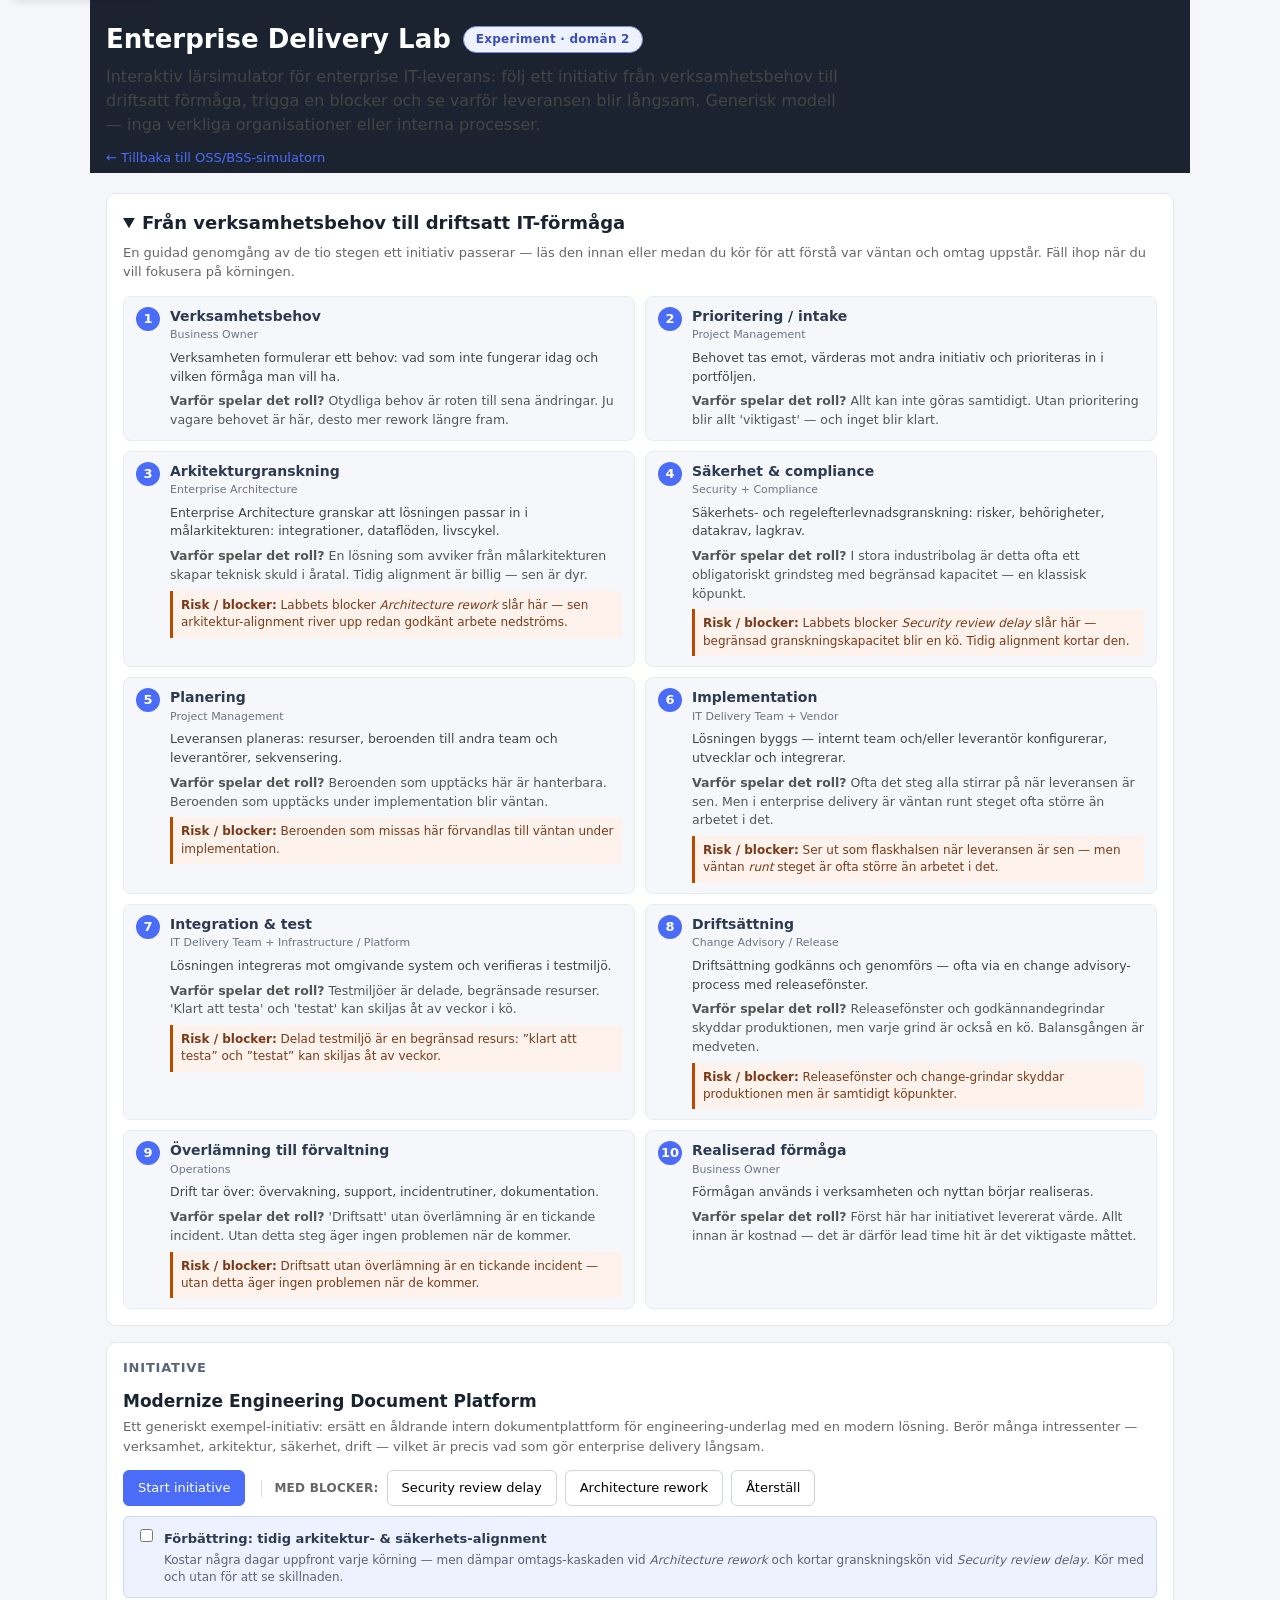
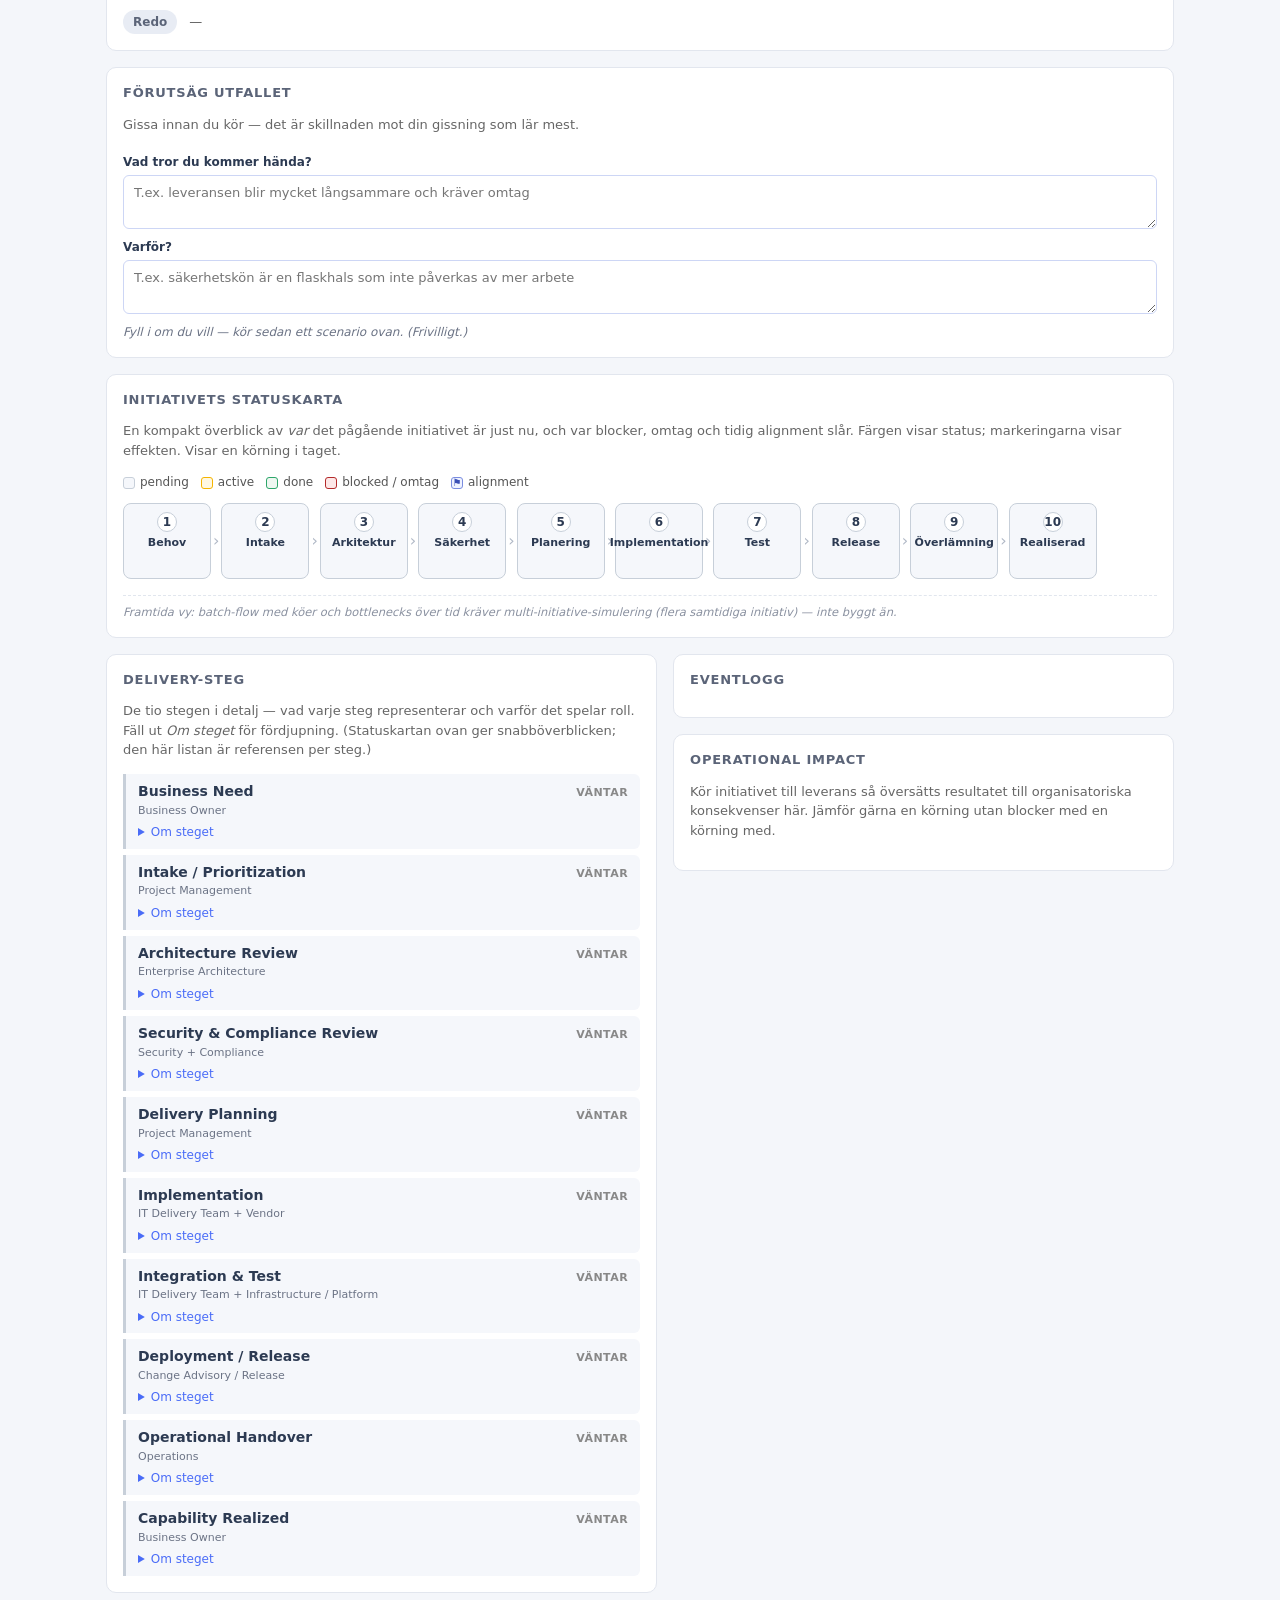
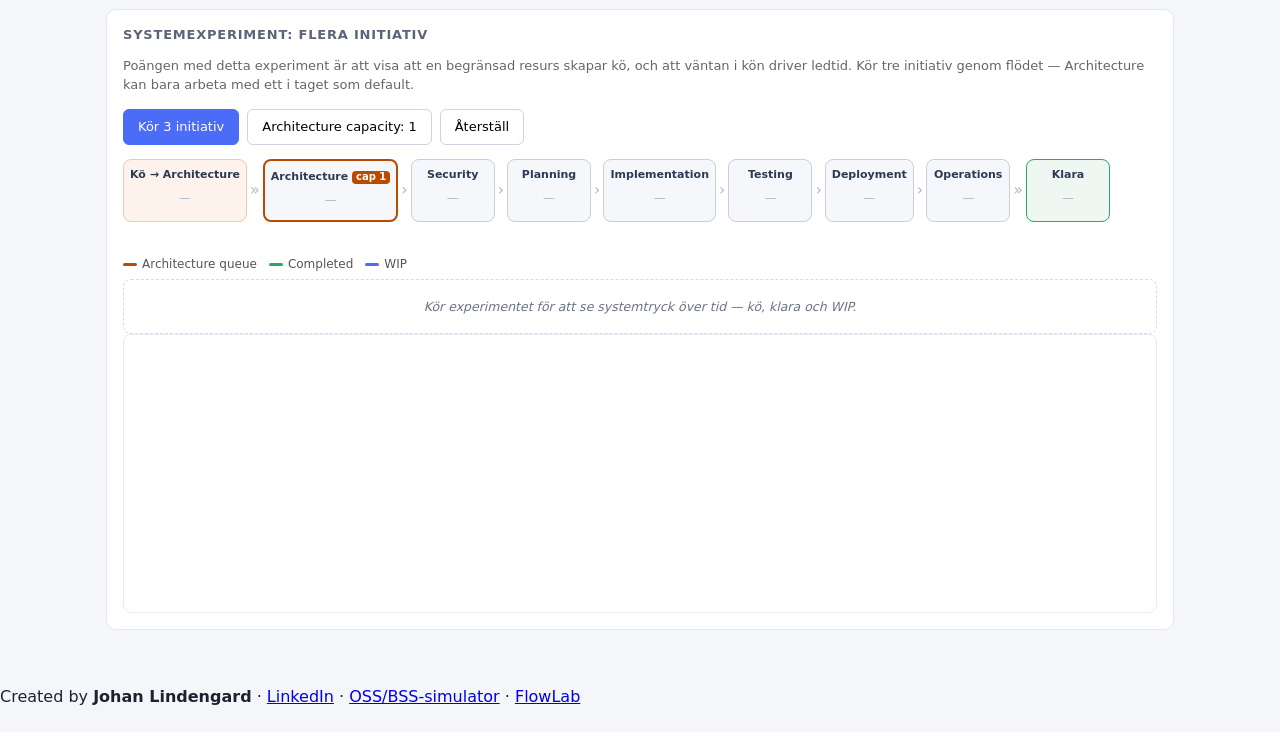
==== enterprise-lab.html @ fa948e79 "feat: add time-series graph to EDL system experiment Visualiserar systemtryck över tid för systemexp" ====
<!doctype html>
<html lang="sv">
<head>
<meta charset="utf-8" />
<meta name="viewport" content="width=device-width, initial-scale=1" />
<title>Enterprise Delivery Lab (experiment) — Från verksamhetsbehov till driftsatt IT-förmåga</title>
<meta name="description" content="Experimentell simulator för enterprise IT-leverans: följ ett initiativ från verksamhetsbehov till driftsatt förmåga, trigga blockers och se operational impact. Domän 2-inkubator i OSS/BSS-simulator-repot.">
<link rel="stylesheet" href="src/styles/main.css" />
<link rel="stylesheet" href="src/styles/enterprise-lab.css" />
</head>
<body class="edl-body">
<a class="skip-link" href="#edl-main">Hoppa till innehåll</a>

<header class="edl-header">
  <div class="edl-header-row">
    <h1>Enterprise Delivery Lab</h1>
    <span class="edl-experiment-badge" aria-label="Experimentstatus">Experiment · domän 2</span>
  </div>
  <p class="edl-intro">
    Interaktiv lärsimulator för enterprise IT-leverans: följ ett initiativ från
    verksamhetsbehov till driftsatt förmåga, trigga en blocker och se varför
    leveransen blir långsam. Generisk modell — inga verkliga organisationer
    eller interna processer.
  </p>
  <a href="index.html" class="edl-back-link" aria-label="Gå tillbaka till OSS/BSS-simulatorn">← Tillbaka till OSS/BSS-simulatorn</a>
</header>

<main id="edl-main" class="edl-main">
  <details class="panel edl-journey" id="edl-journey" open>
    <summary class="edl-journey-summary">Från verksamhetsbehov till driftsatt IT-förmåga</summary>
    <p class="edl-note edl-journey-intro">
      En guidad genomgång av de tio stegen ett initiativ passerar — läs den innan
      eller medan du kör för att förstå var väntan och omtag uppstår. Fäll ihop när
      du vill fokusera på körningen.
    </p>
    <div id="edl-journey-cards"></div>
  </details>

  <section class="panel" id="edl-initiative-panel">
    <h2>Initiative</h2>
    <p class="edl-initiative-name" id="edl-initiative-name"></p>
    <p class="edl-note" id="edl-initiative-desc"></p>

    <div class="edl-controls">
      <button type="button" id="edl-btn-start" class="primary">Start initiative</button>
      <span class="edl-blocker-label">Med blocker:</span>
      <button type="button" id="edl-btn-blocker-sec">Security review delay</button>
      <button type="button" id="edl-btn-blocker-arch">Architecture rework</button>
      <button type="button" id="edl-btn-reset">Återställ</button>
    </div>

    <label class="edl-align-control" for="edl-align-toggle">
      <input type="checkbox" id="edl-align-toggle" />
      <span class="edl-align-text">
        <strong>Förbättring: tidig arkitektur- &amp; säkerhets-alignment</strong>
        <span class="edl-align-hint">Kostar några dagar uppfront varje körning — men dämpar
        omtags-kaskaden vid <em>Architecture rework</em> och kortar granskningskön vid
        <em>Security review delay</em>. Kör med och utan för att se skillnaden.</span>
      </span>
    </label>

    <div class="edl-status-row" aria-live="polite" aria-atomic="true">
      <span class="status-pill" id="edl-status-pill">Redo</span>
      <span class="edl-status-days" id="edl-status-days">—</span>
    </div>
  </section>

  <section class="panel edl-predict" id="edl-predict-panel">
    <h2>Förutsäg utfallet</h2>
    <p class="edl-note">Gissa innan du kör — det är skillnaden mot din gissning som lär mest.</p>

    <div class="edl-predict-fields" id="edl-predict-fields">
      <label class="edl-predict-label" for="edl-predict-what">Vad tror du kommer hända?</label>
      <textarea id="edl-predict-what" class="edl-predict-input" rows="2"
        placeholder="T.ex. leveransen blir mycket långsammare och kräver omtag"></textarea>
      <label class="edl-predict-label" for="edl-predict-why">Varför?</label>
      <textarea id="edl-predict-why" class="edl-predict-input" rows="2"
        placeholder="T.ex. säkerhetskön är en flaskhals som inte påverkas av mer arbete"></textarea>
      <p class="edl-predict-hint" id="edl-predict-hint">Fyll i om du vill — kör sedan ett scenario ovan. (Frivilligt.)</p>
    </div>

    <div class="edl-predict-review" id="edl-predict-review" aria-live="polite" hidden></div>
    <div class="edl-predict-history" id="edl-predict-history" hidden></div>
  </section>

  <section class="panel edl-flowgraph-panel" id="edl-flowgraph-panel">
    <h2>Initiativets statuskarta</h2>
    <p class="edl-note">En kompakt överblick av <em>var</em> det pågående initiativet är
      just nu, och var blocker, omtag och tidig alignment slår. Färgen visar status;
      markeringarna visar effekten. Visar en körning i taget.</p>

    <div class="edl-fg-legend" aria-hidden="true">
      <span class="edl-fg-key"><span class="edl-fg-sw edl-fg-sw-pending"></span>pending</span>
      <span class="edl-fg-key"><span class="edl-fg-sw edl-fg-sw-active"></span>active</span>
      <span class="edl-fg-key"><span class="edl-fg-sw edl-fg-sw-done"></span>done</span>
      <span class="edl-fg-key"><span class="edl-fg-sw edl-fg-sw-blocked"></span>blocked / omtag</span>
      <span class="edl-fg-key"><span class="edl-fg-sw edl-fg-sw-align">⚑</span>alignment</span>
    </div>

    <div class="edl-flowgraph-scroll">
      <div id="edl-flowgraph" role="img" aria-label="Initiativets statuskarta: de tio stegen och deras status"></div>
    </div>
    <p class="edl-fg-caption" id="edl-flowgraph-caption" aria-live="polite" hidden></p>
    <p class="edl-fg-future">Framtida vy: batch-flow med köer och bottlenecks över tid
      kräver multi-initiative-simulering (flera samtidiga initiativ) — inte byggt än.</p>
  </section>

  <div class="edl-columns">
    <section class="panel" id="edl-flow-panel">
      <h2>Delivery-steg</h2>
      <p class="edl-note">
        De tio stegen i detalj — vad varje steg representerar och varför det
        spelar roll. Fäll ut <em>Om steget</em> för fördjupning. (Statuskartan
        ovan ger snabböverblicken; den här listan är referensen per steg.)
      </p>
      <ol class="edl-stage-list" id="edl-stage-list" aria-label="Delivery-steg med status"></ol>
    </section>

    <div class="edl-side">
      <section class="panel" id="edl-log-panel">
        <h2>Eventlogg</h2>
        <div class="edl-log" id="edl-log" aria-live="polite"></div>
      </section>

      <section class="panel" id="edl-impact-panel">
        <h2>Operational impact</h2>
        <p class="edl-note" id="edl-impact-placeholder">
          Kör initiativet till leverans så översätts resultatet till
          organisatoriska konsekvenser här. Jämför gärna en körning utan
          blocker med en körning med.
        </p>
        <div class="edl-impact-grid" id="edl-impact-grid" hidden></div>
      </section>
    </div>
  </div>

  <section class="panel edl-system-panel" id="edl-system-panel">
    <h2>Systemexperiment: flera initiativ</h2>
    <p class="edl-note">Poängen med detta experiment är att visa att en begränsad
      resurs skapar kö, och att väntan i kön driver ledtid. Kör tre initiativ genom
      flödet — Architecture kan bara arbeta med ett i taget som default.</p>

    <div class="edl-controls">
      <button type="button" id="edl-sys-run" class="primary">Kör 3 initiativ</button>
      <button type="button" id="edl-sys-cap">Architecture capacity: 1</button>
      <button type="button" id="edl-sys-reset">Återställ</button>
    </div>

    <div class="edl-sys-board" id="edl-sys-board" role="img"
      aria-label="Systemvy: initiativ genom sju steg med kö framför Architecture"></div>
    <div class="edl-sys-metrics" id="edl-sys-metrics" aria-live="polite" hidden></div>

    <div class="edl-sys-graph-wrap">
      <div class="edl-sys-graph-legend" aria-hidden="true">
        <span class="edl-sys-gl"><span class="edl-sys-gsw edl-sys-gsw-queue"></span>Architecture queue</span>
        <span class="edl-sys-gl"><span class="edl-sys-gsw edl-sys-gsw-completed"></span>Completed</span>
        <span class="edl-sys-gl"><span class="edl-sys-gsw edl-sys-gsw-wip"></span>WIP</span>
      </div>
      <p class="edl-sys-graph-empty" id="edl-sys-graph-empty">Kör experimentet för att se systemtryck över tid — kö, klara och WIP.</p>
      <svg class="edl-sys-graph" id="edl-sys-graph" viewBox="0 0 560 150"
        role="img" aria-label="Systemtryck över tid: Architecture-kö, klara initiativ och WIP" hidden></svg>
      <p class="edl-sys-graph-note" id="edl-sys-graph-note" hidden>Streckad linje = föregående körning.</p>
    </div>
  </section>
</main>

<footer class="app-footer">
  Created by <strong>Johan Lindengard</strong>
  · <a href="https://www.linkedin.com/in/johan-lindengard/" target="_blank" rel="noopener noreferrer">LinkedIn</a>
  · <a href="index.html">OSS/BSS-simulator</a>
  · <a href="flow-lab.html">FlowLab</a>
</footer>

<script src="src/enterprise-lab/ed-domain.js"></script>
<script src="src/enterprise-lab/ed-engine.js"></script>
<script src="src/enterprise-lab/ed-render.js"></script>
<script src="src/enterprise-lab/ed-predict.js"></script>
<script src="src/enterprise-lab/ed-app.js"></script>
<script src="src/enterprise-lab/ed-system.js"></script>
</body>
</html>
---- src/styles/main.css ----
* { box-sizing: border-box; }
body {
  margin: 0;
  font-family: -apple-system, BlinkMacSystemFont, "Segoe UI", system-ui, sans-serif;
  background: #f4f6fa;
  color: #1c2330;
  line-height: 1.4;
}
header {
  background: #1c2330;
  color: #fff;
  padding: 16px 24px;
}
header h1 { margin: 0 0 8px; font-size: 18px; }
header .intro {
  max-width: 720px;
  font-size: 13px;
  line-height: 1.55;
  color: rgba(255, 255, 255, 0.88);
}
header .intro p {
  margin: 0 0 4px;
}
header .intro p:last-child { margin-bottom: 0; }
header .intro .intro-hint {
  margin-top: 6px;
  font-size: 12px;
  color: rgba(255, 255, 255, 0.6);
  font-style: italic;
}
.mode-pill {
  display: inline-block;
  padding: 1px 8px;
  margin-right: 2px;
  background: rgba(255, 255, 255, 0.14);
  border: 1px solid rgba(255, 255, 255, 0.18);
  border-radius: 999px;
  font-size: 12px;
  font-weight: 500;
  color: #fff;
  letter-spacing: 0.01em;
}
.mode-pill-learn { background: rgba(74, 108, 247, 0.35); border-color: rgba(74, 108, 247, 0.55); }
.mode-pill-optimize { background: rgba(45, 166, 106, 0.32); border-color: rgba(45, 166, 106, 0.55); }
@media (max-width: 900px) {
  header { padding: 12px 16px; }
  header h1 { font-size: 16px; margin-bottom: 6px; }
  header .intro { font-size: 12px; line-height: 1.45; }
  header .intro p { margin-bottom: 3px; }
  header .intro .intro-hint { margin-top: 4px; font-size: 11px; }
  .mode-pill { font-size: 11px; padding: 1px 6px; }
  .layout { padding: 12px 16px 24px; gap: 12px; }
}

/* Mode tabs (Learn / Optimize) — minskar kognitiv belastning genom att
   dela upp UI:t i två tydliga lägen. Default mode-learn på <body>. */
.mode-tabs {
  margin-top: 12px;
  display: flex;
  flex-wrap: wrap;
  gap: 6px;
}
.mode-tab {
  background: rgba(255,255,255,0.08);
  color: rgba(255,255,255,0.85);
  border: 1px solid rgba(255,255,255,0.25);
  padding: 6px 14px;
  border-radius: 6px;
  font-size: 13px;
  font-weight: 500;
  cursor: pointer;
  font-family: inherit;
}
.mode-tab:hover { background: rgba(255,255,255,0.18); }
.mode-tab.active {
  background: #fff;
  color: #1c2330;
  border-color: #fff;
}
.mode-tab:disabled {
  opacity: 0.4;
  cursor: not-allowed;
}
/* Mode show/hide-reglerna ligger längst ned i filen så de vinner kaskaden
   även mot body.mode-parallel-reglerna (samma specificity, sista vinner). */

/* Search bar — lives in the header. Result dropdown is position:absolute
   anchored to the .search-bar wrapper so it floats over page content. */
.search-bar {
  position: relative;
  margin-top: 10px;
  max-width: 520px;
}
.search-bar #search-input {
  width: 100%;
  padding: 7px 32px 7px 12px;
  border-radius: 6px;
  border: 1px solid rgba(255,255,255,0.25);
  background: rgba(255,255,255,0.95);
  color: #1c2330;
  font-size: 13px;
  font-family: inherit;
  box-sizing: border-box;
}
.search-bar #search-input::placeholder { color: #6b7385; }
.search-bar #search-input:focus {
  outline: 2px solid #4a6cf7;
  outline-offset: 1px;
  background: #fff;
}
.search-clear {
  position: absolute;
  right: 6px;
  top: 50%;
  transform: translateY(-50%);
  width: 22px;
  height: 22px;
  border: none;
  background: transparent;
  color: #5b6478;
  font-size: 18px;
  line-height: 1;
  cursor: pointer;
  border-radius: 4px;
}
.search-clear:hover { background: rgba(0,0,0,0.08); color: #1c2330; }
.search-results {
  position: absolute;
  top: calc(100% + 4px);
  left: 0;
  right: 0;
  max-height: 60vh;
  overflow-y: auto;
  background: #fff;
  border: 1px solid #d8dde8;
  border-radius: 8px;
  box-shadow: 0 8px 24px rgba(0,0,0,0.15);
  z-index: 100;
  color: #1c2330;
}
.search-count {
  font-size: 11px;
  text-transform: uppercase;
  letter-spacing: 0.06em;
  color: #5b6478;
  padding: 8px 12px;
  border-bottom: 1px solid #e2e6ee;
  background: #fafbfc;
}
.search-empty {
  padding: 16px 12px;
  text-align: center;
  font-size: 13px;
  color: #6b7385;
}
.search-list { display: flex; flex-direction: column; }
.search-result {
  text-align: left;
  background: #fff;
  border: none;
  border-bottom: 1px solid #f0f2f6;
  padding: 10px 12px;
  cursor: pointer;
  font-family: inherit;
  color: inherit;
  width: 100%;
}
.search-result:last-child { border-bottom: none; }
.search-result:hover,
.search-result:focus-visible {
  background: #f3f6ff;
  outline: none;
}
.search-result-head {
  display: flex;
  justify-content: space-between;
  align-items: baseline;
  gap: 10px;
  margin-bottom: 4px;
}
.search-result-title {
  font-size: 14px;
  font-weight: 600;
  color: #1f2433;
  flex: 1;
  min-width: 0;
}
.search-result-type {
  font-size: 10px;
  text-transform: uppercase;
  letter-spacing: 0.05em;
  color: #6b7385;
  white-space: nowrap;
  flex-shrink: 0;
}
.search-result-snippet {
  font-size: 12px;
  color: #4a5263;
  line-height: 1.45;
}
.search-result.search-result-expanded {
  background: #f3f6ff;
  border-left: 3px solid #4a6cf7;
  padding-left: 9px;
}
.search-result.search-result-expanded .search-result-snippet {
  white-space: normal;
}

/* Search target wayfinder — short pulse that draws the eye to the element
   the user just navigated to. Auto-removed after 2.5 s via JS. Animation
   re-triggers on repeated clicks by toggling the class with a forced reflow. */
@keyframes searchTargetPulse {
  0%   { background-color: #fff4cc; box-shadow: inset 4px 0 0 #f5b400; }
  80%  { background-color: #fff8e1; box-shadow: inset 4px 0 0 #f5b400; }
  100% { background-color: transparent; box-shadow: inset 4px 0 0 transparent; }
}
.search-target-highlight {
  animation: searchTargetPulse 2.4s ease-out;
  border-radius: 6px;
}
.search-results mark {
  background: #fff3a8;
  color: inherit;
  padding: 0 2px;
  border-radius: 2px;
}
.search-more {
  padding: 8px 12px;
  font-size: 11px;
  color: #6b7385;
  text-align: center;
  background: #fafbfc;
  border-top: 1px solid #e2e6ee;
}

@media (max-width: 700px) {
  .search-bar { max-width: 100%; }
  .search-result-head { flex-direction: column; gap: 2px; }
  .search-result-type { align-self: flex-start; }
}

.layout {
  display: grid;
  grid-template-columns: 2fr 1fr;
  gap: 16px;
  padding: 16px 24px 32px;
  max-width: 1400px;
  margin: 0 auto;
}

/* Sticky learning sidebar on desktop/tablet so the explanation panel stays
   visible while user scrolls through the long Learn/Optimize sections.
   align-self:start is required — without it the grid stretches the aside to
   the row height and position:sticky has nothing to stick to. The internal
   max-height + overflow-y lets the panel scroll itself when content gets
   tall (e.g. long pattern bodies on short viewports). Mobile (≤ 900px) keeps
   the natural stacked layout — see the breakpoint that flips .layout to
   single-column further down. */
@media (min-width: 901px) {
  .layout > aside {
    position: sticky;
    top: 16px;
    align-self: start;
    max-height: calc(100vh - 32px);
    overflow-y: auto;
  }
}

.panel {
  background: #fff;
  border-radius: 10px;
  border: 1px solid #e2e6ee;
  padding: 16px;
  margin-bottom: 16px;
}
.panel:last-child { margin-bottom: 0; }
.panel h2 {
  margin: 0 0 12px;
  font-size: 13px;
  text-transform: uppercase;
  letter-spacing: 0.06em;
  color: #5b6478;
}

/* System map */
.layer-label {
  font-size: 11px;
  text-transform: uppercase;
  letter-spacing: 0.08em;
  color: #6b7385;
  margin: 4px 0 6px;
}
.row {
  display: grid;
  gap: 10px;
  margin-bottom: 12px;
}
.row.bss { grid-template-columns: repeat(3, 1fr); }
.row.oss { grid-template-columns: repeat(4, 1fr); }
.system {
  background: #fbfcfe;
  border: 1px solid #d8dde8;
  border-radius: 8px;
  padding: 10px 12px;
  cursor: pointer;
  transition: all 0.2s;
  user-select: none;
}
.system:hover { border-color: #4a6cf7; background: #f3f6ff; }
.system.bss { border-top: 3px solid #4a6cf7; }
.system.oss { border-top: 3px solid #2da66a; }
.system.active {
  background: #fff8e1;
  border-color: #f5b400;
  box-shadow: 0 0 0 3px #f5b40033;
}
.system.failed {
  background: #fde7e7;
  border-color: #e04646;
  box-shadow: 0 0 0 3px #e0464633;
}
.system.bottleneck {
  border-color: #c33;
  background: #fff0e8;
}
.system .name { font-weight: 600; font-size: 14px; }
.system .role { font-size: 11px; color: #6b7385; margin-top: 2px; }

/* Controls */
.controls {
  display: flex;
  flex-wrap: wrap;
  gap: 8px;
  margin-bottom: 12px;
}
button {
  font: inherit;
  border: 1px solid #cdd3df;
  background: #fff;
  padding: 8px 14px;
  border-radius: 6px;
  cursor: pointer;
  font-size: 13px;
}
button:hover { background: #f0f3fa; }
button.primary {
  background: #4a6cf7; border-color: #4a6cf7; color: #fff;
}
button.primary:hover { background: #3a5be5; }
button.danger {
  border-color: #e04646; color: #c33;
}
button.danger:hover { background: #fde7e7; }
button:disabled { opacity: 0.4; cursor: not-allowed; }

/* Status */
.status-row {
  display: flex;
  gap: 16px;
  align-items: center;
  margin-bottom: 12px;
  font-size: 14px;
}
.status-pill {
  padding: 4px 10px;
  border-radius: 999px;
  font-weight: 600;
  font-size: 12px;
  background: #e8ecf4;
  color: #5b6478;
}
.status-pill.active { background: #d8f5e3; color: #1f7a47; }
.status-pill.running { background: #fff4cc; color: #8a6500; }
.status-pill.failed { background: #fde7e7; color: #b32a2a; }

/* Event log */
.log {
  max-height: 260px;
  overflow-y: auto;
  border: 1px solid #e2e6ee;
  border-radius: 8px;
  background: #fafbfd;
}
.event {
  padding: 10px 12px;
  border-bottom: 1px solid #eaeef5;
  cursor: pointer;
}
.event:last-child { border-bottom: 0; }
.event:hover { background: #f3f6ff; }
.event .head {
  display: flex;
  justify-content: space-between;
  align-items: baseline;
  gap: 8px;
}
.event .tech {
  font-family: ui-monospace, SFMono-Regular, Menlo, monospace;
  font-size: 12px;
  background: #1c2330;
  color: #8edcff;
  padding: 2px 6px;
  border-radius: 4px;
}
.event.fail .tech { background: #b32a2a; color: #fff; }
.event .timing {
  font-size: 11px; color: #6b7385;
  font-family: ui-monospace, SFMono-Regular, Menlo, monospace;
}
.event .domain { font-size: 13px; margin-top: 4px; color: #2c3a52; }
.event .teach {
  font-size: 12px;
  margin-top: 4px;
  color: #5b6478;
  font-style: italic;
}

/* Timeline */
.timeline { display: flex; flex-direction: column; gap: 4px; }
.tl-row {
  display: grid;
  grid-template-columns: 180px 80px 1fr;
  gap: 8px;
  align-items: center;
  font-size: 12px;
}
.tl-row.handoff .tl-label {
  color: #6b7385;
  font-style: italic;
}
.tl-label { color: #2c3a52; font-weight: 500; }
.tl-label .sub { font-size: 11px; color: #6b7385; font-weight: 400; display: block; }
.tl-duration {
  font-family: ui-monospace, SFMono-Regular, Menlo, monospace;
  color: #5b6478;
  font-size: 11px;
  text-align: right;
}
.tl-track {
  height: 22px;
  background: #f0f3fa;
  border-radius: 4px;
  position: relative;
  overflow: hidden;
}
.tl-bar {
  height: 100%;
  border-radius: 4px;
  width: 0;
}
.tl-bar.filling { transition: width linear; }
.tl-bar.bss   { background: #4a6cf7; }
.tl-bar.oss   { background: #2da66a; }
.tl-bar.handoff {
  background: repeating-linear-gradient(
    45deg, #c5cad6, #c5cad6 6px, #d8dde8 6px, #d8dde8 12px);
}
.tl-bar.fail { background: #c33; }
.tl-bar.bottleneck {
  box-shadow: inset 0 0 0 2px #c33;
}
.tl-bar .pct {
  position: absolute;
  right: 6px;
  top: 50%;
  transform: translateY(-50%);
  color: #fff;
  font-size: 11px;
  font-family: ui-monospace, SFMono-Regular, Menlo, monospace;
  text-shadow: 0 1px 2px rgba(0,0,0,0.3);
}
.tl-bar.handoff .pct { color: #5b6478; text-shadow: none; }
.timeline-empty {
  color: #6b7385;
  font-size: 13px;
  font-style: italic;
  padding: 12px 4px;
}

/* Metrics */
.metrics {
  display: grid;
  grid-template-columns: repeat(5, 1fr);
  gap: 10px;
}
.metric {
  background: #fafbfd;
  border: 1px solid #e2e6ee;
  border-radius: 6px;
  padding: 10px;
}
.metric .label {
  font-size: 10px;
  text-transform: uppercase;
  letter-spacing: 0.06em;
  color: #6b7385;
}
.metric .value {
  font-size: 18px;
  font-weight: 600;
  margin-top: 4px;
}
.metric .sub { font-size: 11px; color: #5b6478; margin-top: 2px; }
.metric.warn { border-color: #e04646; background: #fff0e8; }
.insight {
  margin-top: 12px;
  padding: 10px 12px;
  border-left: 3px solid #c33;
  background: #fff0e8;
  border-radius: 0 6px 6px 0;
  font-size: 13px;
  color: #2c3a52;
}
.insight.hidden { display: none; }
@media (max-width: 900px) {
  .metrics { grid-template-columns: repeat(2, 1fr); }
}

/* Learning panel */
#learning {
  background: #fff;
  border: 1px solid #e2e6ee;
  border-radius: 10px;
  padding: 16px;
}
#learning h3 { margin: 0 0 4px; font-size: 15px; }
#learning .layer-tag {
  display: inline-block;
  padding: 2px 8px;
  border-radius: 4px;
  font-size: 11px;
  text-transform: uppercase;
  letter-spacing: 0.06em;
  margin-bottom: 10px;
}
#learning .layer-tag.bss { background: #e8eeff; color: #2c3da3; }
#learning .layer-tag.oss { background: #e0f5e9; color: #1f7a47; }
#learning section { margin-bottom: 10px; }
#learning section h4 {
  margin: 0 0 4px;
  font-size: 12px;
  text-transform: uppercase;
  color: #6b7385;
  letter-spacing: 0.04em;
}
#learning section p { margin: 0; font-size: 13px; line-height: 1.55; }
#learning section p + p,
#learning section p + ul,
#learning section ul + p {
  margin-top: 8px;
}
#learning section ul {
  margin: 0;
  padding-left: 18px;
  font-size: 13px;
  line-height: 1.55;
}
#learning section ul li { margin-bottom: 4px; }
#learning section ul li:last-child { margin-bottom: 0; }
#learning section em { font-style: italic; color: #2c3a52; }
#learning section strong { color: #1c2330; }
#learning .empty { color: #6b7385; font-size: 13px; }
#learning .back {
  font-size: 12px; color: #4a6cf7; cursor: pointer;
  margin-bottom: 8px; display: inline-block;
}
#learning .back:hover { text-decoration: underline; }
#learning .pattern-list {
  display: flex; flex-direction: column; gap: 6px;
  margin-top: 12px;
  padding-top: 12px;
  border-top: 1px solid #eaeef5;
}
#learning .pattern-list h4 {
  margin: 0 0 4px;
  font-size: 12px;
  text-transform: uppercase;
  color: #6b7385;
  letter-spacing: 0.04em;
}
#learning .pattern-link {
  text-align: left;
  padding: 6px 10px;
  border: 1px solid #d8dde8;
  background: #fbfcfe;
  border-radius: 6px;
  font-size: 13px;
  cursor: pointer;
}
#learning .pattern-link:hover { background: #f3f6ff; border-color: #4a6cf7; }

/* Order decomposition (domain learning slice) */
.decomp-intro {
  font-size: 13px;
  color: #5b6478;
  margin: 0 0 12px;
}
.decomp-tree {
  display: flex;
  flex-direction: column;
  align-items: stretch;
  gap: 4px;
}
.decomp-node {
  background: #fbfcfe;
  border: 1px solid #d8dde8;
  border-radius: 8px;
  padding: 10px 12px;
  cursor: pointer;
  transition: border-color 0.15s, background 0.15s;
}
.decomp-node:hover { border-color: #4a6cf7; background: #f3f6ff; }
.decomp-node.decomp-customer { border-top: 3px solid #4a6cf7; }
.decomp-node.decomp-service { border-top: 3px solid #2da66a; }
.decomp-node.decomp-resource { border-top: 3px solid #2da66a; }
.decomp-node.decomp-activation { border-top: 3px solid #2da66a; }
.decomp-node.decomp-billing { border-top: 3px solid #4a6cf7; }
.decomp-head {
  display: flex;
  align-items: center;
  gap: 8px;
  font-size: 14px;
}
.decomp-head .layer-tag {
  display: inline-block;
  padding: 2px 7px;
  border-radius: 4px;
  font-size: 10px;
  text-transform: uppercase;
  letter-spacing: 0.06em;
}
.decomp-head .layer-tag.bss { background: #e8eeff; color: #2c3da3; }
.decomp-head .layer-tag.oss { background: #e0f5e9; color: #1f7a47; }
.decomp-body { font-size: 12px; color: #2c3a52; margin-top: 4px; }
.decomp-link {
  font-size: 11px;
  color: #5b6478;
  margin-top: 4px;
  font-family: ui-monospace, Menlo, monospace;
}
.decomp-link code {
  background: #1c2330;
  color: #8edcff;
  padding: 1px 5px;
  border-radius: 3px;
  font-size: 10px;
}
.decomp-mode-badge {
  display: inline-block;
  margin-top: 6px;
  padding: 2px 7px;
  border-radius: 999px;
  font-size: 10px;
  font-weight: 600;
  text-transform: uppercase;
  letter-spacing: 0.04em;
  background: #fff4cc;
  color: #8a6500;
  border: 1px solid #f5b400;
}
.decomp-mode-badge.automated {
  background: #d8f5e3;
  color: #1f7a47;
  border-color: #2da66a;
}

/* Operational impact panel — translates raw metrics into operational consequences.
   Cards have a left border that color-codes severity (lvl-ok / warn / critical).
   Pedagogical model, not real numbers. */
.impact-intro {
  margin: 0 0 12px;
  font-size: 12px;
  color: #5b6478;
  line-height: 1.5;
}
.impact-empty {
  font-size: 13px;
  color: #6b7385;
  padding: 16px 0;
  text-align: center;
}
.impact-grid {
  display: grid;
  grid-template-columns: repeat(3, 1fr);
  gap: 12px;
}
.impact-card {
  background: #fbfcfe;
  border: 1px solid #d8dde8;
  border-left: 3px solid #8a93a6;
  border-radius: 8px;
  padding: 10px 12px;
  transition: background 0.2s, border-color 0.2s;
}
.impact-card .impact-label {
  font-size: 11px;
  text-transform: uppercase;
  letter-spacing: 0.04em;
  color: #5b6478;
  margin-bottom: 4px;
}
.impact-card .impact-value {
  font-size: 22px;
  font-weight: 600;
  color: #1f2433;
  font-family: ui-monospace, Menlo, monospace;
  line-height: 1.1;
}
.impact-card .impact-sub {
  font-size: 11px;
  color: #5b6478;
  margin-top: 6px;
  line-height: 1.45;
}
.impact-card .impact-why {
  font-size: 11px;
  color: #4a5263;
  margin-top: 8px;
  padding-top: 6px;
  border-top: 1px dashed #e2e6ee;
  font-style: italic;
  line-height: 1.4;
}
.impact-card.lvl-ok { border-left-color: #2da66a; }
.impact-card.lvl-warn { border-left-color: #f5b400; background: #fffbe9; }
.impact-card.lvl-critical { border-left-color: #e04646; background: #fde7e7; }

@media (max-width: 700px) {
  .impact-grid { grid-template-columns: repeat(2, 1fr); }
}

/* Reflection panel — short pedagogical prompts shown after a run. Frågorna
   byts baserat på senaste scenario (empty / happy / fail / batch). Klick på
   "Visa hint" expanderar svaret. Inga poäng, inget rätt/fel — bara guided
   reflection. */
.reflection-intro {
  font-size: 12px;
  color: #5b6478;
  margin: 0 0 12px;
  line-height: 1.5;
}
.reflection-list {
  display: flex;
  flex-direction: column;
  gap: 10px;
}
.reflection-card {
  background: #fbfcfe;
  border: 1px solid #d8dde8;
  border-radius: 8px;
  padding: 10px 12px;
}
.reflection-q {
  font-size: 13px;
  font-weight: 500;
  color: #1f2433;
  margin-bottom: 8px;
  line-height: 1.45;
}
.reflection-toggle {
  background: transparent;
  border: 1px solid #d8dde8;
  border-radius: 4px;
  padding: 4px 10px;
  font-size: 11px;
  font-family: inherit;
  color: #4a5263;
  cursor: pointer;
  text-transform: uppercase;
  letter-spacing: 0.04em;
}
.reflection-toggle:hover {
  background: #f3f6ff;
  border-color: #4a6cf7;
  color: #2c3da3;
}
.reflection-a {
  margin-top: 8px;
  padding: 8px 12px;
  background: #f3f6ff;
  border-left: 3px solid #4a6cf7;
  border-radius: 4px;
  font-size: 12px;
  color: #2a3140;
  line-height: 1.55;
}
.reflection-a.hidden { display: none; }
.reflection-a em { font-style: italic; color: #2c3da3; }
.reflection-a code {
  font-size: 11px;
  background: #fff;
  padding: 1px 4px;
  border-radius: 3px;
  border: 1px solid #d8dde8;
}

/* Toyota Kata-inspired experiment loop — Optimize Process only.
   Två panels: "Dagens experiment" före Simulering (mål/hypotes/förväntat +
   diff + auto-prediction) och "Experimentresultat" efter Operativ påverkan
   (förväntat vs faktiskt + reflektion + lättviktig historik). Pedagogiskt
   stöd för hypotesdriven förbättring — inte ett formulärmonster. */
.exp-intro {
  font-size: 12px;
  color: #5b6478;
  margin: 0 0 14px;
  line-height: 1.55;
}
.exp-intro em { color: #2c3da3; font-style: italic; }
.exp-form {
  display: flex;
  flex-direction: column;
  gap: 10px;
  margin-bottom: 14px;
}
.exp-field {
  display: flex;
  flex-direction: column;
  gap: 4px;
}
.exp-field .exp-label {
  font-size: 11px;
  font-weight: 600;
  color: #2a3140;
  text-transform: uppercase;
  letter-spacing: 0.04em;
}
.exp-field .exp-sublabel {
  font-weight: 400;
  text-transform: none;
  letter-spacing: 0;
  color: #6b7385;
  font-size: 11px;
}
.exp-form textarea {
  font-family: inherit;
  font-size: 13px;
  line-height: 1.5;
  padding: 8px 10px;
  border: 1px solid #d8dde8;
  border-radius: 6px;
  resize: vertical;
  background: #fbfcfe;
  color: #1f2433;
  min-height: 44px;
}
.exp-form textarea:focus-visible {
  outline: 2px solid #4a6cf7;
  outline-offset: 1px;
  border-color: #4a6cf7;
  background: #fff;
}
.exp-meta {
  display: grid;
  grid-template-columns: 1fr 1fr;
  gap: 12px;
}
.exp-meta-block {
  background: #fbfcfe;
  border: 1px solid #d8dde8;
  border-radius: 6px;
  padding: 10px 12px;
}
.exp-meta-block h3 {
  margin: 0 0 6px;
  font-size: 11px;
  font-weight: 600;
  color: #2a3140;
  text-transform: uppercase;
  letter-spacing: 0.04em;
}
.exp-changes-empty,
.exp-prediction-empty {
  font-size: 12px;
  color: #6b7385;
  font-style: italic;
}
.exp-changes-list {
  list-style: none;
  margin: 0;
  padding: 0;
  font-size: 12px;
  color: #2a3140;
  line-height: 1.5;
}
.exp-changes-list li {
  padding: 3px 0;
}
.exp-changes-from {
  color: #6b7385;
  font-family: ui-monospace, "SF Mono", Menlo, monospace;
}
.exp-changes-to {
  color: #2c3da3;
  font-family: ui-monospace, "SF Mono", Menlo, monospace;
  font-weight: 600;
}
.exp-prediction-text {
  margin: 0;
  font-size: 12px;
  line-height: 1.55;
  color: #2a3140;
}

/* Resultatpanel: förväntat | faktiskt + reflektion + historik. */
.exp-result-empty {
  font-size: 12px;
  color: #6b7385;
  font-style: italic;
  padding: 8px 0;
}
.exp-result.hidden { display: none; }
.exp-result-empty.hidden { display: none; }
.exp-result-grid {
  display: grid;
  grid-template-columns: 1fr 1fr;
  gap: 12px;
  margin-bottom: 14px;
}
.exp-result-cell {
  background: #fbfcfe;
  border: 1px solid #d8dde8;
  border-radius: 6px;
  padding: 10px 12px;
}
.exp-result-cell h3 {
  margin: 0 0 6px;
  font-size: 11px;
  font-weight: 600;
  color: #2a3140;
  text-transform: uppercase;
  letter-spacing: 0.04em;
}
.exp-result-cell p {
  margin: 0;
  font-size: 13px;
  line-height: 1.5;
  color: #1f2433;
}
.exp-result-list {
  list-style: none;
  margin: 0;
  padding: 0;
  font-size: 12px;
  line-height: 1.65;
  color: #1f2433;
}
.exp-result-list li {
  padding: 2px 0;
}
.exp-delta {
  font-weight: 700;
  font-family: ui-monospace, "SF Mono", Menlo, monospace;
  margin-left: 4px;
}
.exp-delta.better { color: #2da66a; }
.exp-delta.worse { color: #c33; }

.exp-reflection {
  border-top: 1px solid #e8ebf2;
  padding-top: 12px;
  margin-bottom: 14px;
}
.exp-reflection h3 {
  margin: 0 0 8px;
  font-size: 12px;
  font-weight: 600;
  color: #2a3140;
}
.exp-reflection-buttons {
  display: flex;
  gap: 6px;
  flex-wrap: wrap;
  margin-bottom: 10px;
}
.exp-reflection-buttons button {
  background: #fff;
  border: 1px solid #d8dde8;
  border-radius: 999px;
  padding: 5px 14px;
  font-size: 12px;
  font-family: inherit;
  color: #4a5263;
  cursor: pointer;
  transition: background 0.15s, border-color 0.15s, color 0.15s;
}
.exp-reflection-buttons button:hover {
  background: #f3f6ff;
  border-color: #4a6cf7;
  color: #2c3da3;
}
.exp-reflection-buttons button.active {
  background: #4a6cf7;
  border-color: #4a6cf7;
  color: #fff;
  font-weight: 600;
}
.exp-reflection-buttons button:focus-visible {
  outline: 2px solid #4a6cf7;
  outline-offset: 2px;
}
.exp-reflection-text-label {
  display: flex;
  flex-direction: column;
  gap: 4px;
  font-size: 11px;
  font-weight: 600;
  color: #2a3140;
  text-transform: uppercase;
  letter-spacing: 0.04em;
}
.exp-reflection-text-label .exp-sublabel {
  font-weight: 400;
  text-transform: none;
  letter-spacing: 0;
  color: #6b7385;
}
.exp-reflection-text-label textarea {
  font-family: inherit;
  font-size: 13px;
  line-height: 1.5;
  padding: 8px 10px;
  border: 1px solid #d8dde8;
  border-radius: 6px;
  resize: vertical;
  background: #fbfcfe;
  text-transform: none;
  letter-spacing: 0;
  color: #1f2433;
  font-weight: 400;
}
.exp-reflection-text-label textarea:focus-visible {
  outline: 2px solid #4a6cf7;
  outline-offset: 1px;
  border-color: #4a6cf7;
  background: #fff;
}

.exp-history {
  border-top: 1px solid #e8ebf2;
  padding-top: 12px;
}
.exp-history h3 {
  margin: 0 0 8px;
  font-size: 12px;
  font-weight: 600;
  color: #2a3140;
}
.exp-history-list {
  list-style: none;
  margin: 0;
  padding: 0;
  display: flex;
  flex-direction: column;
  gap: 6px;
}
.exp-history-empty {
  font-size: 12px;
  color: #6b7385;
  font-style: italic;
}
.exp-history-item {
  background: #fbfcfe;
  border: 1px solid #d8dde8;
  border-radius: 6px;
  padding: 8px 10px;
  font-size: 12px;
  line-height: 1.5;
}
.exp-history-head {
  display: flex;
  justify-content: space-between;
  align-items: center;
  margin-bottom: 4px;
}
.exp-history-time {
  font-family: ui-monospace, "SF Mono", Menlo, monospace;
  color: #6b7385;
  font-size: 11px;
}
.exp-history-status {
  font-size: 11px;
  font-weight: 600;
  padding: 2px 8px;
  border-radius: 999px;
  background: #f0f3f8;
  color: #5b6478;
}
.exp-history-status.status-ja { background: #e6f4ea; color: #1f5a3c; }
.exp-history-status.status-delvis { background: #fff8e1; color: #8a6500; }
.exp-history-status.status-nej { background: #fbeaea; color: #b94a00; }
.exp-history-status.status-osakert { background: #eef0fb; color: #4a5263; }
.exp-history-changes {
  color: #2a3140;
}
.exp-history-result {
  color: #5b6478;
  font-family: ui-monospace, "SF Mono", Menlo, monospace;
  font-size: 11px;
  margin-top: 2px;
}

/* Mini concept flow (top of main) — non-interactive orientation row.
   Six steps + arrows wrap naturally on narrow viewports. */
.panel.concept-flow {
  padding: 12px 16px;
}
.flow-row {
  list-style: none;
  margin: 0;
  padding: 0;
  display: flex;
  flex-wrap: wrap;
  align-items: center;
  gap: 6px 8px;
}
.flow-row .flow-step {
  background: #f4f6fa;
  border: 1px solid #d8dde8;
  border-radius: 999px;
  padding: 4px 12px;
  font-size: 13px;
  color: #2a3140;
  white-space: nowrap;
}
.flow-row .flow-arrow {
  color: #6b7385;
  font-size: 14px;
  user-select: none;
}

/* Collapsible Learn-mode panels (theory-journey, decomp-panel).
   Built on native <details>/<summary> for free a11y + keyboard support.
   Default marker is hidden in favor of a custom chevron. */
details.collapsible > summary {
  list-style: none;
  cursor: pointer;
  display: flex;
  align-items: center;
  gap: 12px;
  user-select: none;
  padding: 0;
}
details.collapsible > summary::-webkit-details-marker { display: none; }
details.collapsible > summary > h2 {
  margin: 0;
  flex: 1 1 auto;
  min-width: 0;
}
details.collapsible > summary > .summary-hint {
  display: none;
  font-size: 12px;
  color: #6b7385;
  font-style: italic;
  flex: 1;
  min-width: 0;
}
details.collapsible:not([open]) > summary > .summary-hint {
  display: inline-block;
}
details.collapsible > summary > .chevron {
  margin-left: auto;
  width: 8px;
  height: 8px;
  border-right: 2px solid #8a93a6;
  border-bottom: 2px solid #8a93a6;
  transform: rotate(45deg);
  transition: transform 0.18s ease;
  flex: 0 0 auto;
}
details.collapsible:not([open]) > summary > .chevron {
  transform: rotate(-45deg);
}
details.collapsible > summary:hover > .chevron,
details.collapsible > summary:focus-visible > .chevron {
  border-color: #4a6cf7;
}
details.collapsible > summary:focus-visible {
  outline: 2px solid #4a6cf7;
  outline-offset: 2px;
  border-radius: 4px;
}
details.collapsible[open] > summary {
  margin-bottom: 12px;
}

/* Fulfillment vs Assurance — pedagogical panel comparing the two halves of
   telecom operations. Uses subtle colour coding to mark the handoff between
   fulfillment (green-blue) and assurance (warm yellow/orange). */
.fa-flow {
  list-style: none;
  margin: 0 0 8px;
  padding: 0;
  display: flex;
  flex-wrap: wrap;
  align-items: center;
  gap: 6px 8px;
}
.fa-flow .fa-step {
  border-radius: 999px;
  padding: 4px 12px;
  font-size: 13px;
  font-weight: 500;
  white-space: nowrap;
  border: 1px solid transparent;
}
.fa-flow .fa-fulfillment,
.fa-flow .fa-activation {
  background: #e8eeff;
  color: #2c3da3;
  border-color: #d4ddff;
}
.fa-flow .fa-monitoring,
.fa-flow .fa-incident,
.fa-flow .fa-restoration {
  background: #fff4cc;
  color: #8a6500;
  border-color: #f5d978;
}
.fa-flow .fa-arrow {
  color: #6b7385;
  font-size: 14px;
  user-select: none;
}
.fa-flow-caption {
  margin: 0 0 16px;
  font-size: 12px;
  color: #5b6478;
  line-height: 1.5;
  font-style: italic;
}

#fulfillment-assurance h3 {
  margin: 16px 0 8px;
  font-size: 14px;
  color: #1f2433;
}
.fa-compare {
  width: 100%;
  border-collapse: collapse;
  margin-bottom: 8px;
  font-size: 12px;
}
.fa-compare th,
.fa-compare td {
  padding: 8px 10px;
  text-align: left;
  vertical-align: top;
  border-bottom: 1px solid #e2e6ee;
  line-height: 1.5;
}
.fa-compare thead th {
  background: #fafbfc;
  font-weight: 600;
  color: #5b6478;
  font-size: 11px;
  text-transform: uppercase;
  letter-spacing: 0.05em;
}
.fa-compare tbody td:first-child {
  width: 130px;
  color: #5b6478;
  font-size: 11px;
}
.fa-compare code {
  font-size: 11px;
  background: #f4f6fa;
  padding: 1px 4px;
  border-radius: 3px;
}
.fa-example {
  margin: 0 0 8px;
  padding-left: 22px;
  font-size: 13px;
  color: #2a3140;
  line-height: 1.55;
}
.fa-example li { margin-bottom: 6px; }
.fa-example li:last-child { margin-bottom: 0; }
.fa-takeaway {
  margin: 0;
  padding: 10px 12px;
  background: #fffbe9;
  border-left: 3px solid #f5b400;
  border-radius: 4px;
  font-size: 13px;
  line-height: 1.5;
  color: #2a3140;
}
.fa-links {
  margin: 0;
  padding-left: 18px;
  font-size: 13px;
  color: #2a3140;
  line-height: 1.55;
}
.fa-links li { margin-bottom: 8px; }
.fa-links li:last-child { margin-bottom: 0; }

@media (max-width: 700px) {
  .fa-compare th,
  .fa-compare td { padding: 6px 8px; font-size: 11px; }
  .fa-compare tbody td:first-child { width: 90px; }
}

/* Theory journey — guided 8-step walkthrough in Learn OSS/BSS */
.journey-intro {
  margin: 0 0 16px;
  font-size: 13px;
  color: #5b6478;
  line-height: 1.5;
}
.journey-list {
  list-style: none;
  padding: 0;
  margin: 0;
}
.journey-step {
  display: grid;
  grid-template-columns: 36px 1fr;
  gap: 12px;
  position: relative;
  padding-bottom: 14px;
}
.journey-step:not(:last-child)::before {
  content: "";
  position: absolute;
  left: 17px;
  top: 36px;
  bottom: 0;
  width: 2px;
  background: #e2e6ee;
}
.step-num {
  width: 32px;
  height: 32px;
  border-radius: 50%;
  background: #f4f6fa;
  border: 1px solid #d8dde8;
  display: flex;
  align-items: center;
  justify-content: center;
  font-weight: 600;
  font-size: 13px;
  color: #5b6478;
  position: relative;
  z-index: 1;
}
.step-card {
  background: #fbfcfe;
  border: 1px solid #d8dde8;
  border-radius: 8px;
  padding: 12px 14px;
}
.step-head {
  display: flex;
  align-items: center;
  gap: 10px;
  flex-wrap: wrap;
  margin-bottom: 6px;
}
.step-head h3 {
  margin: 0;
  font-size: 15px;
  font-weight: 600;
  color: #1f2433;
}
.layer-chip {
  display: inline-block;
  padding: 2px 8px;
  border-radius: 999px;
  font-size: 10px;
  font-weight: 600;
  text-transform: uppercase;
  letter-spacing: 0.06em;
}
.layer-chip.bss { background: #e8eeff; color: #2c3da3; }
.layer-chip.oss { background: #e0f5e9; color: #1f7a47; }
.layer-chip.bridge {
  background: linear-gradient(90deg, #e8eeff 0%, #e0f5e9 100%);
  color: #3a4252;
  border: 1px solid #d8dde8;
}
.step-card p {
  margin: 6px 0;
  font-size: 13px;
  line-height: 1.5;
  color: #2a3140;
}
.step-why {
  border-top: 1px dashed #e2e6ee;
  padding-top: 8px;
  margin-top: 10px !important;
  color: #4a5263;
}
.step-why strong { color: #1f2433; }
.step-related {
  margin-top: 10px;
  padding-top: 8px;
  border-top: 1px dashed #e2e6ee;
  font-size: 12px;
  color: #5b6478;
  display: flex;
  flex-wrap: wrap;
  align-items: center;
  gap: 4px 6px;
}
.step-related > span:first-child {
  margin-right: 6px;
  color: #6b7385;
  text-transform: uppercase;
  font-size: 10px;
  letter-spacing: 0.06em;
}
.step-related .info-icon { margin-left: 4px; }

@media (max-width: 600px) {
  .journey-step {
    grid-template-columns: 28px 1fr;
    gap: 8px;
  }
  .journey-step:not(:last-child)::before { left: 13px; top: 30px; }
  .step-num { width: 26px; height: 26px; font-size: 12px; }
  .step-card { padding: 10px 12px; }
  .step-head h3 { font-size: 14px; }
}

/* Product selector + failure modes (Slice: product-specific decomposition) */
.decomp-product-row {
  display: flex;
  align-items: center;
  gap: 12px;
  flex-wrap: wrap;
  margin-bottom: 12px;
  padding: 8px 12px;
  background: #fbfcfe;
  border: 1px solid #e2e6ee;
  border-radius: 6px;
}
.decomp-failures {
  margin-top: 14px;
  padding: 12px;
  background: #fff8ef;
  border: 1px solid #f3d8b5;
  border-left: 3px solid #e08a3c;
  border-radius: 0 8px 8px 0;
}
.decomp-failures h3 {
  margin: 0 0 8px;
  font-size: 13px;
  text-transform: uppercase;
  letter-spacing: 0.05em;
  color: #8a4f1c;
}
.decomp-failures ul {
  margin: 0;
  padding-left: 18px;
  font-size: 12px;
  color: #2c3a52;
}
.decomp-failures li { margin-bottom: 4px; }
.decomp-failures li strong { color: #8a4f1c; }
.decomp-arrow {
  text-align: center;
  color: #6b7385;
  font-size: 14px;
  margin: 0;
  user-select: none;
}
.decomp-row {
  display: grid;
  grid-template-columns: repeat(4, 1fr);
  gap: 6px;
}
.decomp-row .decomp-node { padding: 8px 10px; }
.decomp-row .decomp-head { font-size: 12px; }
.decomp-row .decomp-body { font-size: 11px; }
.decomp-row .decomp-link { font-size: 10px; }

.decomp-example {
  margin-top: 14px;
  padding: 12px;
  background: #fafbfd;
  border: 1px solid #e2e6ee;
  border-left: 3px solid #4a6cf7;
  border-radius: 0 8px 8px 0;
}
.decomp-example h3 {
  margin: 0 0 8px;
  font-size: 13px;
  text-transform: uppercase;
  letter-spacing: 0.05em;
  color: #2c3da3;
}
.decomp-example-grid {
  display: grid;
  grid-template-columns: repeat(4, 1fr);
  gap: 10px;
}
.decomp-example-cell h4 {
  margin: 0 0 4px;
  font-size: 11px;
  text-transform: uppercase;
  color: #6b7385;
  letter-spacing: 0.04em;
}
.decomp-example-cell ul {
  margin: 0;
  padding-left: 16px;
  font-size: 12px;
  color: #2c3a52;
}
.decomp-example-cell li { margin-bottom: 2px; }
.decomp-example-foot {
  margin: 10px 0 0;
  font-size: 12px;
  color: #2c3a52;
}

@media (max-width: 900px) {
  .decomp-row { grid-template-columns: 1fr 1fr; }
  .decomp-example-grid { grid-template-columns: 1fr 1fr; }
}

/* Slice C — toggle + improvement panel */
.experiment-row {
  display: flex;
  align-items: center;
  gap: 12px;
  flex-wrap: wrap;
  margin-bottom: 12px;
  padding: 8px 12px;
  background: #fbfcfe;
  border: 1px solid #e2e6ee;
  border-radius: 6px;
}
.toggle {
  display: inline-flex;
  align-items: center;
  gap: 8px;
  cursor: pointer;
  user-select: none;
}
.toggle input { display: none; }
.toggle .track {
  width: 36px;
  height: 20px;
  background: #cdd3df;
  border-radius: 999px;
  position: relative;
  transition: background 0.2s;
}
.toggle .thumb {
  width: 16px;
  height: 16px;
  background: #fff;
  border-radius: 50%;
  position: absolute;
  top: 2px;
  left: 2px;
  transition: left 0.2s;
}
.toggle input:checked + .track { background: #4a6cf7; }
.toggle input:checked + .track .thumb { left: 18px; }
.toggle .text { font-size: 13px; font-weight: 500; }
.exp-hint { font-size: 12px; color: #5b6478; }
.exp-label { font-size: 13px; font-weight: 500; }
.capacity-buttons { display: inline-flex; gap: 4px; }
.cap-btn {
  padding: 4px 10px;
  border: 1px solid #cdd3df;
  background: #fff;
  border-radius: 4px;
  cursor: pointer;
  font-size: 12px;
  font-family: ui-monospace, SFMono-Regular, Menlo, monospace;
  min-width: 32px;
}
.cap-btn:hover { background: #f0f3fa; }
.cap-btn.active {
  background: #4a6cf7;
  border-color: #4a6cf7;
  color: #fff;
}

.improvement {
  margin-top: 12px;
  padding: 12px;
  border: 1px solid #4a6cf7;
  background: #f3f6ff;
  border-radius: 8px;
}
.improvement.hidden { display: none; }
.improvement h4 {
  margin: 0 0 10px;
  font-size: 13px;
  color: #2c3da3;
  text-transform: uppercase;
  letter-spacing: 0.05em;
}
.imp-grid {
  display: grid;
  grid-template-columns: repeat(3, 1fr);
  gap: 10px;
}
.imp-cell .imp-label {
  font-size: 10px;
  text-transform: uppercase;
  letter-spacing: 0.06em;
  color: #5b6478;
}
.imp-cell .imp-value {
  font-size: 15px;
  font-weight: 600;
  margin-top: 2px;
}
.imp-cell .imp-value.imp-big { color: #1f7a47; font-size: 18px; }
.imp-cell .imp-value.imp-big.regression { color: #c33; }
.imp-bottleneck {
  margin-top: 10px;
  font-size: 13px;
  color: #2c3a52;
}
.imp-insight {
  margin: 10px 0 0;
  padding: 8px 10px;
  background: #fff;
  border-left: 3px solid #4a6cf7;
  border-radius: 0 6px 6px 0;
  font-size: 13px;
}

/* Slice F — parallel mode: dashboard, heatmap, queue panel, order list */
.singel-only { display: block; }
.parallel-only { display: none; }
body.mode-parallel .singel-only { display: none; }
body.mode-parallel .parallel-only { display: block; }

.dashboard {
  display: grid;
  grid-template-columns: repeat(6, 1fr);
  gap: 8px;
}
.dash-card {
  background: #fafbfd;
  border: 1px solid #e2e6ee;
  border-radius: 6px;
  padding: 8px 10px;
}
.dash-card .label {
  font-size: 10px;
  text-transform: uppercase;
  letter-spacing: 0.06em;
  color: #6b7385;
}
.dash-card .value {
  font-size: 18px;
  font-weight: 600;
  margin-top: 2px;
}
.dash-card.warm { border-color: #f5b400; background: #fff8e1; }
.dash-card.hot { border-color: #e04646; background: #fde7e7; }
.dash-busy {
  margin-top: 8px;
  font-size: 12px;
  color: #5b6478;
}

/* Heatmap on system boxes */
.system.load-idle {} /* default */
.system.load-low {
  background: #e8f5ec;
  border-color: #2da66a;
  box-shadow: 0 0 0 2px #2da66a22;
}
.system.load-medium {
  background: #fff8e1;
  border-color: #f5b400;
  box-shadow: 0 0 0 2px #f5b40033;
}
.system.load-high {
  background: #fde7e7;
  border-color: #e04646;
  box-shadow: 0 0 0 2px #e0464644;
}

/* Queue panel */
.queue-panel { display: flex; flex-direction: column; gap: 10px; }
.queue-row {
  background: #fafbfd;
  border: 1px solid #e2e6ee;
  border-radius: 8px;
  padding: 10px 12px;
}
.queue-row .qsystem {
  font-weight: 600;
  font-size: 13px;
  margin-bottom: 6px;
}
.queue-row .qline {
  display: flex;
  align-items: center;
  gap: 6px;
  flex-wrap: wrap;
  font-size: 12px;
  margin-top: 4px;
}
.qchip {
  display: inline-block;
  padding: 3px 8px;
  border-radius: 4px;
  font-family: ui-monospace, Menlo, monospace;
  font-size: 11px;
  border: 1px solid transparent;
}
.qchip.active { background: #fff4cc; color: #8a6500; border-color: #f5b400; }
.qchip.queued { background: #e8ecf4; color: #5b6478; border-color: #cdd3df; }
.qchip.idle { background: transparent; color: #6b7385; font-style: italic; border: 0; padding-left: 0; }
.qstats {
  margin-top: 6px;
  font-size: 11px;
  color: #5b6478;
  font-family: ui-monospace, Menlo, monospace;
}

/* Chart (slice I) */
.chart {
  width: 100%;
  height: 160px;
  background: #fafbfd;
  border: 1px solid #e2e6ee;
  border-radius: 6px;
  display: block;
}
.chart-legend {
  display: flex;
  flex-wrap: wrap;
  gap: 14px;
  margin-top: 8px;
  font-size: 12px;
  color: #5b6478;
}
.leg { display: inline-flex; align-items: center; gap: 4px; }
.leg .dot {
  display: inline-block;
  width: 10px; height: 10px;
  border-radius: 2px;
}
.leg-active .dot { background: #4a6cf7; }
.leg-queued .dot { background: #f5b400; }
.leg-completed .dot { background: #2da66a; }
.leg-incidents .dot { background: #c33; }
.leg .val {
  font-family: ui-monospace, SFMono-Regular, Menlo, monospace;
  color: #2c3a52;
  font-weight: 600;
  margin-left: 2px;
}
.chart-empty {
  color: #6b7385;
  font-size: 13px;
  font-style: italic;
  padding: 50px 8px;
  text-align: center;
}
.chart-runs {
  display: flex;
  gap: 16px;
  margin-top: 4px;
  font-size: 11px;
  color: #5b6478;
  font-family: ui-monospace, SFMono-Regular, Menlo, monospace;
}
.chart-runs.hidden { display: none; }
.chart-runs .run-prev::before {
  content: "─ ─";
  margin-right: 4px;
  color: #6b7385;
  letter-spacing: 1px;
}
.chart-runs .run-cur::before {
  content: "───";
  margin-right: 4px;
  color: #2c3a52;
  letter-spacing: 1px;
}

/* Run comparison block (slice L) */
.run-compare {
  margin-top: 14px;
  padding-top: 12px;
  border-top: 1px solid #eaeef5;
}
.run-compare.hidden { display: none; }
.run-compare h4 {
  margin: 0 0 8px;
  font-size: 12px;
  text-transform: uppercase;
  letter-spacing: 0.06em;
  color: #5b6478;
}
.cmp-settings {
  display: grid;
  grid-template-columns: 1fr 1fr;
  gap: 8px;
  font-size: 12px;
  margin-bottom: 8px;
}
.cmp-settings .cmp-tag {
  display: inline-block;
  font-size: 10px;
  text-transform: uppercase;
  letter-spacing: 0.06em;
  padding: 2px 6px;
  border-radius: 4px;
  margin-right: 6px;
}
.cmp-settings .cmp-tag.prev { background: #e8ecf4; color: #5b6478; }
.cmp-settings .cmp-tag.cur { background: #4a6cf7; color: #fff; }
.cmp-grid {
  display: grid;
  grid-template-columns: repeat(4, 1fr);
  gap: 10px;
}
.cmp-cell {
  background: #fafbfd;
  border: 1px solid #e2e6ee;
  border-radius: 6px;
  padding: 8px 10px;
}
.cmp-cell .cmp-label {
  font-size: 10px;
  text-transform: uppercase;
  letter-spacing: 0.06em;
  color: #6b7385;
}
.cmp-cell .cmp-row {
  display: flex;
  justify-content: space-between;
  align-items: baseline;
  gap: 8px;
  margin-top: 4px;
}
.cmp-cell .cmp-prev {
  font-size: 13px;
  color: #6b7385;
  font-family: ui-monospace, SFMono-Regular, Menlo, monospace;
}
.cmp-cell .cmp-cur {
  font-size: 16px;
  font-weight: 600;
  color: #2c3a52;
  font-family: ui-monospace, SFMono-Regular, Menlo, monospace;
}
.cmp-delta {
  font-size: 11px;
  margin-top: 4px;
  font-family: ui-monospace, SFMono-Regular, Menlo, monospace;
  color: #5b6478;
}
.cmp-delta.better { color: #1f7a47; }
.cmp-delta.worse { color: #c33; }
@media (max-width: 900px) {
  .cmp-grid { grid-template-columns: 1fr 1fr; }
  .cmp-settings { grid-template-columns: 1fr; }
}

/* Order list */
.order-list {
  max-height: 360px;
  overflow-y: auto;
  border: 1px solid #e2e6ee;
  border-radius: 8px;
  background: #fafbfd;
}
.order-row {
  display: grid;
  grid-template-columns: 110px 1fr 100px 70px;
  gap: 8px;
  padding: 6px 10px;
  border-bottom: 1px solid #eaeef5;
  font-size: 12px;
  align-items: center;
}
.order-row:last-child { border-bottom: 0; }
.order-row .oid {
  font-family: ui-monospace, Menlo, monospace;
  font-weight: 600;
  color: #2c3a52;
}
.order-row .oid .retry-badge {
  color: #c33;
  font-size: 10px;
  margin-left: 4px;
}
.order-row .ostage { color: #5b6478; }
.order-row .obar {
  height: 8px;
  background: #f0f3fa;
  border-radius: 4px;
  overflow: hidden;
}
.order-row .obar > div { height: 100%; background: #4a6cf7; transition: width 0.1s linear; }
.order-row.in-queue .ostage { color: #8a6500; }
.order-row.in-queue .obar > div { background: #f5b400; }
.order-row.in-transit .ostage { color: #5b6478; font-style: italic; }
.order-row.completed .ostage { color: #1f7a47; }
.order-row.completed .obar > div { background: #2da66a; }
.order-row.failed .ostage { color: #b32a2a; }
.order-row.failed .obar > div { background: #c33; }
.order-row .otime {
  font-family: ui-monospace, Menlo, monospace;
  color: #5b6478;
  text-align: right;
}

@media (max-width: 900px) {
  .layout { grid-template-columns: 1fr; }
  .row.bss, .row.oss { grid-template-columns: 1fr 1fr; }
  .tl-row { grid-template-columns: 130px 60px 1fr; }
  .imp-grid { grid-template-columns: 1fr; }
  .dashboard { grid-template-columns: repeat(2, 1fr); }
  .order-row { grid-template-columns: 90px 1fr 60px; }
  .order-row .obar { display: none; }
}

/* Analysis area ("vad hände efter körningen?") -------------------------------
   Vertikal stack: först system-vy, sen order-detalj. Inte två likvärdiga
   dashboards bredvid varandra. Panelernas vanliga margin-bottom sköter
   spacing; .panel:last-child-regeln tar bort margin på sista panelen. */
.analysis-area {
  margin-bottom: 16px;
}

/* Info-icon (kontextuella popover-knappar) ---------------------------------- */
.info-icon {
  display: inline-flex;
  align-items: center;
  justify-content: center;
  width: 16px;
  height: 16px;
  margin-left: 6px;
  padding: 0;
  border-radius: 50%;
  border: 1px solid #cdd3df;
  background: #fff;
  color: #5b6478;
  font-size: 10px;
  font-weight: 600;
  font-family: ui-monospace, Menlo, monospace;
  font-style: italic;
  cursor: pointer;
  vertical-align: middle;
  line-height: 1;
  flex-shrink: 0;
}
.info-icon:hover {
  background: #4a6cf7;
  border-color: #4a6cf7;
  color: #fff;
}
.info-icon[aria-expanded="true"] {
  background: #4a6cf7;
  border-color: #4a6cf7;
  color: #fff;
}
.info-popover {
  position: absolute;
  z-index: 1000;
  width: 300px;
  max-width: calc(100vw - 16px);
  background: #fff;
  border: 1px solid #cdd3df;
  border-radius: 8px;
  box-shadow: 0 6px 24px rgba(28, 35, 48, 0.12), 0 2px 6px rgba(28, 35, 48, 0.08);
  padding: 12px 14px;
  font-size: 13px;
  line-height: 1.5;
  color: #2c3a52;
}
.info-popover-title {
  margin: 0 0 6px;
  font-size: 13px;
  font-weight: 600;
  color: #1c2330;
  text-transform: none;
  letter-spacing: 0;
}
.info-popover-body { margin: 0; color: #2c3a52; }
.info-popover-why {
  margin: 8px 0 0;
  padding-top: 8px;
  border-top: 1px solid #eaeef5;
  font-size: 12px;
  color: #5b6478;
}
.info-popover-why strong { color: #4a6cf7; }

@media (max-width: 900px) {
  .info-popover { width: 260px; }
  /* Större touch target på mobil — visuellt bara lite större men hit-area
     räknas mer i tum/finger än i px. */
  .info-icon {
    width: 22px;
    height: 22px;
    font-size: 11px;
    margin-left: 4px;
  }
}

/* BEGIN personal-footer · template: shared/personal-footer.css i salvage-vision-repot
   Se: docs/personal-footer-pattern.md i samma repo. Inline-embed för att hålla
   oss-bss-simulator helt självgående (inga externa deps). Sync:a mot mallen
   vid uppdatering. Dark-mode-blocket utelämnat — sidan är ljus-only. */
.personal-footer {
  --pf-text:        #888;
  --pf-text-strong: #555;
  --pf-link:        #555;
  --pf-link-hover:  #222;
  --pf-sep:         #bbb;
  --pf-margin-top:  1.25rem;

  margin: var(--pf-margin-top) 0 0 0;
  color: var(--pf-text);
  font-size: .8rem;
  line-height: 1.5;
  text-align: center;
}

/* Projekt-lokal: ge <footer> egen luft (mallen är medvetet padding-fri). */
body > footer { padding: 16px 0 24px; }
.personal-footer-name { color: var(--pf-text-strong); font-weight: 600; }
.personal-footer-sep  { margin: 0 .35rem; color: var(--pf-sep); }
.personal-footer-link {
  color: var(--pf-link);
  text-decoration: underline;
  text-decoration-thickness: 1px;
  text-underline-offset: 2px;
}
.personal-footer-link:hover,
.personal-footer-link:focus-visible { color: var(--pf-link-hover); }
/* END personal-footer */

/* Mode-tabs show/hide-regler — placerade sist så de vinner kaskaden mot
   body.mode-parallel .parallel-only (samma specificity, sista vinner).
   Konsekvens: i Learn-mode döljs alla optimize-only-paneler även om en
   parallel-batch tidigare körts (mode-parallel kvar på body). */
body.mode-learn .optimize-only { display: none; }
body.mode-optimize .learn-only { display: none; }

/* Documentation mode — visar bara docs-panelen, döljer simulator + aside */
.docs-only { display: none; }
body.mode-docs .docs-only { display: block; }
body.mode-docs main > .panel:not(.docs-only) { display: none; }
/* Analysis-area är en wrapper runt System metrics + Ordermått-panelerna — den
   ligger som direktbarn till main, men panelerna inuti är inte direktbarn så
   de fångas inte av regeln ovan. Dölj hela wrappern i docs-mode. */
body.mode-docs .analysis-area { display: none; }
/* Bara den direkta <aside> i .layout (learning-panelen) ska döljas — inte
   <aside class="docs-toc"> inuti docs-panelen. */
body.mode-docs .layout > aside { display: none; }
body.mode-docs .layout { grid-template-columns: 1fr; }

#docs-panel .docs-disclaimer {
  margin: 0 0 14px;
  padding: 8px 12px;
  background: #fff8e1;
  border-left: 3px solid #f5b400;
  border-radius: 0 4px 4px 0;
  font-size: 12px;
  color: #8a6500;
}
.docs-tabs {
  display: flex;
  gap: 6px;
  margin-bottom: 14px;
  border-bottom: 1px solid #e2e6ee;
  padding-bottom: 8px;
}
.docs-tab {
  background: #fbfcfe;
  border: 1px solid #d8dde8;
  padding: 6px 14px;
  border-radius: 6px;
  font-size: 13px;
  font-weight: 500;
  cursor: pointer;
  font-family: inherit;
}
.docs-tab:hover { background: #f0f3fa; }
.docs-tab.active {
  background: #4a6cf7;
  border-color: #4a6cf7;
  color: #fff;
}

/* Docs-layout: TOC sidebar + content. På smal viewport faller TOC ovanför. */
.docs-layout {
  display: grid;
  grid-template-columns: 200px minmax(0, 1fr);
  gap: 28px;
  align-items: start;
}
.docs-toc {
  position: sticky;
  top: 16px;
  align-self: start;
  font-size: 13px;
  line-height: 1.5;
  max-height: calc(100vh - 32px);
  overflow-y: auto;
  /* Låg visuell tyngd — ingen border/bakgrund på desktop */
}
.docs-toc h4 {
  margin: 0 0 6px;
  font-size: 11px;
  text-transform: uppercase;
  letter-spacing: 0.06em;
  color: #6b7385;
  font-weight: 600;
}
.docs-toc ul { list-style: none; padding: 0; margin: 0; }
.docs-toc li { margin: 0; }
.docs-toc a {
  display: block;
  padding: 3px 8px 3px 10px;
  color: #5b6478;
  text-decoration: none;
  border-left: 2px solid transparent;
  border-radius: 0 3px 3px 0;
  font-size: 13px;
}
.docs-toc a:hover {
  color: #4a6cf7;
  background: #f3f6ff;
}
.docs-toc a.active {
  color: #1c2330;
  background: #f3f6ff;
  border-left-color: #4a6cf7;
  font-weight: 500;
}
.docs-toc .toc-l1 a { font-weight: 600; color: #1c2330; }
.docs-toc .toc-l2 a { padding-left: 16px; }
.docs-toc .toc-l3 a { padding-left: 26px; font-size: 12px; color: #6b7385; }
.docs-toc .toc-l3 a.active { color: #1c2330; }

/* Collapsible TOC subsections. H1/H2 = parent groups (always visible), H3 =
   children under nearest parent. Parents with children get a chevron-toggle.
   Default expanded. */
.docs-toc .toc-tree { padding: 0; margin: 0; }
.docs-toc .toc-group { margin: 0; }
.docs-toc .toc-group.toc-leaf > a { padding-left: 16px; }
.docs-toc .toc-l1.toc-leaf > a { padding-left: 0; }
.docs-toc .toc-row {
  display: flex;
  align-items: stretch;
}
.docs-toc .toc-row > a {
  flex: 1;
  min-width: 0;
}
.docs-toc .toc-toggle {
  width: 18px;
  flex: 0 0 18px;
  background: transparent;
  border: none;
  cursor: pointer;
  padding: 0;
  color: #6b7385;
  position: relative;
}
.docs-toc .toc-toggle::before {
  content: "";
  position: absolute;
  top: 50%;
  left: 50%;
  width: 6px;
  height: 6px;
  border-right: 2px solid currentColor;
  border-bottom: 2px solid currentColor;
  transform: translate(-50%, -65%) rotate(45deg);
  transition: transform 0.15s ease;
}
.docs-toc .toc-group:not(.expanded) > .toc-row > .toc-toggle::before {
  transform: translate(-65%, -50%) rotate(-45deg);
}
.docs-toc .toc-toggle:hover { color: #4a6cf7; }
.docs-toc .toc-children {
  list-style: none;
  padding: 0;
  margin: 0;
}
.docs-toc .toc-group:not(.expanded) > .toc-children {
  display: none;
}

.docs-content {
  max-width: 720px;
  line-height: 1.65;
  color: #2c3a52;
  min-width: 0; /* tillåter att grid-cellen krymper utan att overflow:a */
}
.docs-content h1,
.docs-content h2,
.docs-content h3 {
  scroll-margin-top: 16px; /* så TOC-klick inte hamnar mot panelens top-edge */
}
.docs-content h1 {
  font-size: 24px;
  margin: 24px 0 12px;
  padding-bottom: 8px;
  border-bottom: 2px solid #e2e6ee;
}
.docs-content h1:first-child { margin-top: 0; }
.docs-content h2 {
  font-size: 18px;
  margin: 28px 0 10px;
  padding-bottom: 4px;
  border-bottom: 1px solid #e2e6ee;
  text-transform: none;
  letter-spacing: 0;
  color: #1c2330;
}
.docs-content h3 {
  font-size: 15px;
  margin: 20px 0 8px;
  color: #1c2330;
}
.docs-content h4 {
  font-size: 13px;
  margin: 16px 0 6px;
  text-transform: uppercase;
  letter-spacing: 0.04em;
  color: #5b6478;
}
.docs-content p { margin: 0 0 12px; }
.docs-content ul, .docs-content ol { margin: 0 0 12px; padding-left: 22px; }
.docs-content li { margin-bottom: 4px; }
.docs-content li > ul, .docs-content li > ol { margin: 4px 0; }
.docs-content code {
  background: #f0f3fa;
  padding: 1px 6px;
  border-radius: 3px;
  font-family: ui-monospace, SFMono-Regular, Menlo, monospace;
  font-size: 0.9em;
  color: #2c3a52;
}
.docs-content pre {
  background: #1c2330;
  color: #e8ecf4;
  padding: 12px 16px;
  border-radius: 6px;
  overflow-x: auto;
  max-width: 100%;
  box-sizing: border-box;
  font-size: 12px;
  line-height: 1.5;
  margin: 0 0 12px;
}
/* Long words/URLs in docs body should wrap rather than push the page wider */
.docs-content p,
.docs-content li,
.docs-content td { overflow-wrap: anywhere; }
.docs-content table { display: block; max-width: 100%; overflow-x: auto; }
/* Isolate overflow from inner scroll-containers (pre, table) so their
   scrollWidth doesn't propagate up and create page-level horizontal scroll.
   clip is preferred over hidden — doesn't create a new scroll/containing block. */
.docs-content { overflow-x: clip; }

/* Override default .layout padding on mobile — the earlier max-width:900 rule
   was being overridden by the unconditional .layout rule that appears later
   in the cascade. Repeating the override here (and after the unconditional
   rule) makes mobile padding win. */
@media (max-width: 900px) {
  .layout {
    padding-left: 16px;
    padding-right: 16px;
    /* minmax(0, 1fr) — default 1fr expanderar till min-content, vilket gör
       att grid-cellen blir wider än viewport om något inom har stor
       min-content (t.ex. monospace ASCII-block). minmax(0, 1fr) tillåter
       cellen att shrinka. */
    grid-template-columns: minmax(0, 1fr);
  }
  /* Final safety: clip any remaining horizontal overflow on mobile so the
     page can't scroll sideways. Applied to both html and body — clip on body
     alone leaves the html viewport scrollable. Doesn't affect position:fixed
     (back-to-top) or position:absolute (skip-link). */
  html, body { overflow-x: clip; }
}
.docs-content pre code {
  background: transparent;
  padding: 0;
  color: inherit;
  font-size: inherit;
}
.docs-content blockquote {
  margin: 0 0 12px;
  padding: 8px 14px;
  background: #f3f6ff;
  border-left: 3px solid #4a6cf7;
  border-radius: 0 4px 4px 0;
  color: #2c3a52;
  font-size: 13px;
}
.docs-content blockquote p { margin: 0; }
.docs-content table {
  width: 100%;
  border-collapse: collapse;
  margin: 0 0 12px;
  font-size: 13px;
}
.docs-content th, .docs-content td {
  text-align: left;
  padding: 6px 10px;
  border-bottom: 1px solid #e2e6ee;
  vertical-align: top;
}
.docs-content th {
  background: #fafbfd;
  font-weight: 600;
  color: #1c2330;
}
.docs-content a { color: #4a6cf7; text-decoration: none; }
.docs-content a:hover { text-decoration: underline; }
.docs-content strong { color: #1c2330; }
.docs-content em { font-style: italic; }
.docs-content del { color: #6b7385; }
.docs-content hr {
  border: 0;
  border-top: 1px solid #e2e6ee;
  margin: 24px 0;
}
.docs-error {
  padding: 12px 14px;
  background: #fde7e7;
  color: #b32a2a;
  border-radius: 4px;
  border-left: 3px solid #c33;
}
.docs-loading {
  padding: 12px;
  color: #6b7385;
  font-style: italic;
}

@media (max-width: 900px) {
  .docs-content { max-width: 100%; }
  .docs-content table { font-size: 12px; }
  .docs-content th, .docs-content td { padding: 4px 6px; }
  /* TOC ovanpå content — kompakt, scrollable så den inte tar över skärmen */
  .docs-layout {
    grid-template-columns: 1fr;
    gap: 12px;
  }
  .docs-toc {
    position: static;
    max-height: 180px;
    overflow-y: auto;
    border: 1px solid #e2e6ee;
    border-radius: 6px;
    padding: 8px 10px;
    background: #fafbfd;
  }
}

/* Accessibility helpers — skip-link och global focus-visible-fallback.
   Skip-link är dold tills tab-fokuserad. Focus-visible-regeln säkerställer
   att alla knappar/länkar/inputs får synlig fokusring även där specifika
   regler saknas. */
.skip-link {
  position: absolute;
  top: -40px;
  left: 12px;
  background: #fff;
  color: #1c2330;
  padding: 8px 14px;
  border-radius: 6px;
  font-size: 13px;
  font-weight: 500;
  text-decoration: none;
  box-shadow: 0 4px 12px rgba(0,0,0,0.2);
  z-index: 100;
  transition: top 0.15s ease;
}
.skip-link:focus {
  top: 12px;
  outline: 2px solid #4a6cf7;
  outline-offset: 2px;
}

button:focus-visible,
a:focus-visible,
input:focus-visible,
select:focus-visible,
[role="button"]:focus-visible,
[role="tab"]:focus-visible {
  outline: 2px solid #4a6cf7;
  outline-offset: 2px;
}
/* Mode-tabs är ljusa på mörk header — fokusring behöver vit kontrast */
.mode-tab:focus-visible {
  outline-color: #fff;
}

/* Page navigation helpers — back-to-top FAB and expand/collapse-all utility
   row. Diskret stil som passar projektets vit-på-mörkblå header och vita
   panel-content. */
.panel-controls {
  display: flex;
  gap: 6px;
  flex-wrap: wrap;
  margin-top: 10px;
}
.panel-controls .util-btn {
  background: rgba(255,255,255,0.08);
  color: rgba(255,255,255,0.85);
  border: 1px solid rgba(255,255,255,0.25);
  padding: 4px 10px;
  border-radius: 4px;
  font-size: 11px;
  font-family: inherit;
  cursor: pointer;
}
.panel-controls .util-btn:hover {
  background: rgba(255,255,255,0.18);
}
.panel-controls .util-btn:focus-visible {
  outline: 2px solid #fff;
  outline-offset: 1px;
}

.back-to-top {
  position: fixed;
  right: 20px;
  bottom: 20px;
  width: 44px;
  height: 44px;
  border-radius: 50%;
  border: 1px solid #d8dde8;
  background: #fff;
  color: #1c2330;
  font-size: 20px;
  line-height: 1;
  cursor: pointer;
  box-shadow: 0 4px 14px rgba(0,0,0,0.14);
  display: flex;
  align-items: center;
  justify-content: center;
  opacity: 0;
  transform: translateY(12px);
  pointer-events: none;
  transition: opacity 0.2s ease, transform 0.2s ease, background 0.15s, border-color 0.15s;
  z-index: 80;
  font-family: inherit;
}
.back-to-top.visible {
  opacity: 1;
  transform: translateY(0);
  pointer-events: auto;
}
.back-to-top:hover {
  background: #f3f6ff;
  border-color: #4a6cf7;
  color: #2c3da3;
}
.back-to-top:focus-visible {
  outline: 2px solid #4a6cf7;
  outline-offset: 2px;
}

@media (max-width: 640px) {
  .back-to-top {
    right: 12px;
    bottom: 76px; /* över ev. system controls + footer på smala viewports */
    width: 48px;
    height: 48px;
    font-size: 22px;
  }
}

/* Mobile readability — increase font-size and line-height for text-heavy
   surfaces so 11–12 px utility text becomes comfortable on small screens.
   Desktop is unaffected. Touch targets for primary buttons are bumped to
   the 40 px minimum. */
@media (max-width: 640px) {
  /* Learning panel (right-hand aside content) */
  #learning section p,
  #learning section ul li { font-size: 14px; line-height: 1.6; }
  #learning section h4 { font-size: 12px; }
  #learning .empty { font-size: 14px; line-height: 1.6; }

  /* Reflection cards */
  .reflection-intro { font-size: 13px; line-height: 1.6; }
  .reflection-q { font-size: 14px; line-height: 1.5; }
  .reflection-a { font-size: 13px; line-height: 1.6; padding: 10px 12px; }
  .reflection-toggle { font-size: 12px; padding: 6px 12px; min-height: 32px; }

  /* Operational impact cards */
  .impact-card .impact-label { font-size: 11px; }
  .impact-card .impact-value { font-size: 20px; }
  .impact-card .impact-sub { font-size: 12px; line-height: 1.5; }
  .impact-card .impact-why { font-size: 12px; line-height: 1.5; }
  .impact-intro { font-size: 13px; line-height: 1.6; }

  /* Theory journey cards */
  .journey-intro { font-size: 14px; line-height: 1.6; }
  .step-card p { font-size: 14px; line-height: 1.6; }
  .step-related { font-size: 12px; }

  /* Fulfillment vs Assurance panel */
  #fulfillment-assurance .journey-intro { font-size: 14px; line-height: 1.6; }
  #fulfillment-assurance .fa-flow-caption { font-size: 13px; line-height: 1.55; }
  #fulfillment-assurance .fa-example,
  #fulfillment-assurance .fa-links { font-size: 14px; line-height: 1.65; }
  #fulfillment-assurance .fa-takeaway { font-size: 13px; line-height: 1.55; }
  #fulfillment-assurance .fa-compare th,
  #fulfillment-assurance .fa-compare td { font-size: 12px; line-height: 1.55; padding: 8px; }

  /* Event log (timeline events) */
  .event .tech { font-size: 13px; }
  .event .domain { font-size: 12px; line-height: 1.45; }
  .event .timing { font-size: 11px; }

  /* Insights and improvement panel */
  .insight { font-size: 13px; line-height: 1.6; }
  .improvement .imp-insight { font-size: 13px; line-height: 1.55; }

  /* Toyota Kata experiment-paneler — stack och bumpa font på mobil */
  .exp-meta { grid-template-columns: 1fr; gap: 8px; }
  .exp-result-grid { grid-template-columns: 1fr; gap: 8px; }
  .exp-form textarea,
  .exp-reflection-text-label textarea { font-size: 14px; line-height: 1.55; }
  .exp-result-cell p,
  .exp-result-list,
  .exp-history-item { font-size: 13px; line-height: 1.6; }
  .exp-reflection-buttons button { min-height: 36px; padding: 6px 14px; font-size: 13px; }

  /* Search dropdown */
  .search-result-title { font-size: 14px; line-height: 1.4; }
  .search-result-snippet { font-size: 13px; line-height: 1.55; }
  .search-empty { font-size: 14px; padding: 18px 12px; }
  .search-count { font-size: 11px; }

  /* Documentation body — extra läsbarhet, känsla av artikel */
  .docs-content { line-height: 1.7; }
  .docs-content p { font-size: 15px; line-height: 1.7; }
  .docs-content li { font-size: 15px; line-height: 1.65; }
  .docs-content h1 { font-size: 22px; }
  .docs-content h2 { font-size: 18px; }
  .docs-content h3 { font-size: 16px; }
  .docs-toc a { padding: 8px 10px; min-height: 36px; display: flex; align-items: center; }
  .docs-toc .toc-l3 a { padding-left: 26px; font-size: 13px; }

  /* Concept flow row chips */
  .flow-row .flow-step { font-size: 13px; padding: 5px 12px; }

  /* Order decomposition descriptions */
  .decomp-node { font-size: 13px; }
  .decomp-body { font-size: 12px; line-height: 1.5; }
  .decomp-link { font-size: 11px; }

  /* Touch targets — primary action buttons should hit ~40 px */
  .controls button,
  .cap-btn,
  .docs-tab { min-height: 40px; padding: 8px 12px; }

  /* Slightly tighter panel padding so the extra text size doesn't push
     content off-screen. Net effect: more readable text, same total panel area. */
  .panel { padding: 14px; }
  details.collapsible[open] > summary { margin-bottom: 14px; }
}
---- src/styles/enterprise-lab.css ----
/* ============================================================================
 * Enterprise Delivery Lab-specifik CSS
 *
 * Komplementerar main.css — överrider inga befintliga regler. Alla nya klasser
 * är prefixade med .edl- så vi garanterat inte kolliderar med telecom-
 * simulatorns eller FlowLabs klasser. (Samma konvention som flow-lab.css.)
 * ========================================================================== */

/* --- Layout-stommen --------------------------------------------------------- */

.edl-header {
  max-width: 1100px;
  margin: 0 auto;
  padding: 24px 16px 4px;
}

.edl-header-row {
  display: flex;
  align-items: center;
  gap: 12px;
  flex-wrap: wrap;
}

.edl-header-row h1 {
  margin: 0;
  font-size: 26px;
  line-height: 1.2;
}

.edl-intro {
  margin: 10px 0 6px;
  color: #444;
  max-width: 72ch;
  line-height: 1.5;
}

.edl-main {
  max-width: 1100px;
  margin: 0 auto;
  padding: 20px 16px 40px;
}

.edl-columns {
  display: grid;
  grid-template-columns: minmax(0, 1.1fr) minmax(0, 1fr);
  gap: 16px;
  align-items: start;
}

.edl-side {
  display: flex;
  flex-direction: column;
  min-width: 0;
}

/* --- Experimentmarkör + navigation ------------------------------------------ */

.edl-experiment-badge {
  display: inline-block;
  padding: 4px 12px;
  background: #eef2ff;
  color: #3a4fb5;
  border: 1px solid #7a8ce0;
  border-radius: 999px;
  font-size: 12px;
  font-weight: 600;
  letter-spacing: 0.02em;
}

.edl-back-link {
  display: inline-block;
  margin-top: 6px;
  color: #4a6cf7;
  text-decoration: none;
  font-size: 13px;
  border-bottom: 1px dotted transparent;
  transition: border-color 0.15s;
}

.edl-back-link:hover { border-bottom-color: #4a6cf7; }

.edl-back-link:focus-visible {
  outline: 2px solid #4a6cf7;
  outline-offset: 2px;
  border-radius: 2px;
}

/* --- Initiative-panel ------------------------------------------------------- */

.edl-initiative-name {
  margin: 0 0 4px;
  font-size: 17px;
  font-weight: 600;
  color: #1c2330;
}

.edl-note {
  margin: 0 0 14px;
  font-size: 13px;
  color: #666;
  line-height: 1.5;
}

.edl-controls {
  display: flex;
  gap: 8px;
  align-items: center;
  flex-wrap: wrap;
  margin: 0 0 10px;
}

.edl-blocker-label {
  margin-left: 8px;
  font-size: 12px;
  color: #666;
  font-weight: 600;
  letter-spacing: 0.02em;
  text-transform: uppercase;
  border-left: 1px solid #d6dbe5;
  padding-left: 12px;
}

/* --- Förbättringskontroll (alignment-toggle) -------------------------------- */

.edl-align-control {
  display: flex;
  align-items: flex-start;
  gap: 8px;
  margin: 0 0 12px;
  padding: 10px 12px;
  background: #eef2ff;
  border: 1px solid #cdd6f5;
  border-radius: 6px;
  cursor: pointer;
}

.edl-align-control input {
  margin-top: 2px;
  flex: none;
  cursor: pointer;
}

.edl-align-text { display: block; }

.edl-align-text strong {
  font-size: 13px;
  color: #2c3a52;
}

.edl-align-hint {
  display: block;
  margin-top: 2px;
  font-size: 12px;
  color: #5a6273;
  line-height: 1.45;
}

.edl-status-row {
  display: flex;
  gap: 12px;
  align-items: center;
  flex-wrap: wrap;
  font-size: 13px;
  color: #555;
}

.edl-status-days { font-variant-numeric: tabular-nums; }

/* --- Learning journey (Learn-lager) ------------------------------------------ */

.edl-journey { padding-bottom: 16px; }

.edl-journey-summary {
  cursor: pointer;
  font-size: 18px;
  font-weight: 600;
  color: #1c2330;
  list-style-position: inside;
  user-select: none;
}

.edl-journey-summary:focus-visible {
  outline: 2px solid #4a6cf7;
  outline-offset: 2px;
  border-radius: 2px;
}

.edl-journey-intro { margin-top: 8px; }

.edl-journey-list {
  list-style: none;
  margin: 8px 0 0;
  padding: 0;
  display: grid;
  grid-template-columns: repeat(2, minmax(0, 1fr));
  gap: 10px;
}

.edl-journey-card {
  display: flex;
  gap: 10px;
  padding: 10px 12px;
  background: #f5f7fb;
  border: 1px solid #e6ebf5;
  border-radius: 8px;
}

.edl-journey-num {
  flex: none;
  width: 24px;
  height: 24px;
  border-radius: 999px;
  background: #4a6cf7;
  color: #fff;
  font-size: 13px;
  font-weight: 700;
  display: flex;
  align-items: center;
  justify-content: center;
}

.edl-journey-text { min-width: 0; }

.edl-journey-title {
  font-weight: 600;
  font-size: 14px;
  color: #2c3a52;
}

.edl-journey-actor {
  display: block;
  font-size: 11px;
  color: #6b7385;
  font-weight: 400;
  margin-top: 1px;
}

.edl-journey-what {
  margin: 6px 0 0;
  font-size: 12.5px;
  color: #444;
  line-height: 1.5;
}

.edl-journey-why {
  margin: 6px 0 0;
  font-size: 12.5px;
  color: #555;
  line-height: 1.5;
}

.edl-journey-risk {
  margin: 6px 0 0;
  padding: 6px 8px;
  font-size: 12px;
  color: #7a3a1a;
  background: #fdf3ec;
  border-left: 3px solid #b94a00;
  border-radius: 0 4px 4px 0;
  line-height: 1.45;
}

/* --- Delivery-graf (visuell flödesvy) ---------------------------------------- */

.edl-fg-legend {
  display: flex;
  flex-wrap: wrap;
  gap: 12px;
  margin: 4px 0 12px;
  font-size: 12px;
  color: #555;
}

.edl-fg-key { display: inline-flex; align-items: center; gap: 5px; }

.edl-fg-sw {
  width: 12px;
  height: 12px;
  border-radius: 3px;
  border: 1px solid #c7cfd9;
  background: #f5f7fb;
  display: inline-flex;
  align-items: center;
  justify-content: center;
  font-size: 10px;
}

.edl-fg-sw-pending { background: #f5f7fb; border-color: #c7cfd9; }
.edl-fg-sw-active  { background: #fff8e1; border-color: #f5b400; }
.edl-fg-sw-done    { background: #eef7f1; border-color: #2da66a; }
.edl-fg-sw-blocked { background: #fde7e7; border-color: #b32a2a; }
.edl-fg-sw-align   { background: #eef2ff; border-color: #7a8ce0; color: #3a4fb5; }

.edl-flowgraph-scroll {
  overflow-x: auto;
  padding-bottom: 6px;
}

#edl-flowgraph {
  display: flex;
  align-items: stretch;
  gap: 2px;
  min-width: min-content;
}

.edl-fg-conn {
  align-self: center;
  color: #b0b8c6;
  font-size: 16px;
  flex: 0 0 auto;
}

.edl-fg-node {
  position: relative;
  flex: 0 0 auto;
  width: 88px;
  display: flex;
  flex-direction: column;
  align-items: center;
  gap: 4px;
  padding: 8px 6px;
  border: 1px solid #c7cfd9;
  border-radius: 8px;
  background: #f5f7fb;
  transition: background 0.2s, border-color 0.2s;
}

.edl-fg-num {
  width: 20px;
  height: 20px;
  border-radius: 999px;
  background: #fff;
  border: 1px solid #c7cfd9;
  font-size: 12px;
  font-weight: 700;
  color: #2c3a52;
  display: flex;
  align-items: center;
  justify-content: center;
}

.edl-fg-label {
  font-size: 11px;
  line-height: 1.25;
  text-align: center;
  color: #2c3a52;
  font-weight: 600;
}

.edl-fg-badges {
  display: flex;
  gap: 3px;
  min-height: 16px;
}

.edl-fg-badge {
  font-size: 11px;
  line-height: 1;
  padding: 2px 4px;
  border-radius: 4px;
}

.edl-fg-badge-align  { background: #eef2ff; color: #3a4fb5; border: 1px solid #cdd6f5; }
.edl-fg-badge-delay  { background: #fdf3ec; color: #b94a00; border: 1px solid #f0c9ac; }
.edl-fg-badge-rework { background: #fde7e7; color: #b32a2a; border: 1px solid #f0bcbc; }

/* Nodstatus — samma färgspråk som steglistan */
.edl-fg-active  { background: #fff8e1; border-color: #f5b400; }
.edl-fg-active .edl-fg-num  { border-color: #f5b400; color: #8a6500; }
.edl-fg-done    { background: #eef7f1; border-color: #2da66a; }
.edl-fg-done .edl-fg-num    { border-color: #2da66a; color: #1f7a47; }
.edl-fg-blocked { background: #fdeeee; border-color: #b94a00; }
.edl-fg-blocked .edl-fg-num { border-color: #b94a00; color: #b94a00; }
.edl-fg-rework  { background: #fde7e7; border-color: #b32a2a; }
.edl-fg-rework .edl-fg-num  { border-color: #b32a2a; color: #b32a2a; }

.edl-fg-caption {
  margin: 10px 0 0;
  font-size: 12.5px;
  color: #555;
  line-height: 1.5;
}

.edl-fg-future {
  margin: 10px 0 0;
  padding-top: 8px;
  border-top: 1px dashed #e1e6ee;
  font-size: 11.5px;
  color: #8a91a0;
  font-style: italic;
  line-height: 1.5;
}

/* --- Predict before explanation ---------------------------------------------- */

.edl-predict-fields {
  display: flex;
  flex-direction: column;
  gap: 4px;
}

/* Klass-regelns display:flex överkör annars [hidden]-attributets display:none. */
.edl-predict-fields[hidden] { display: none; }

.edl-predict-label {
  font-size: 12px;
  font-weight: 600;
  color: #2c3a52;
  margin-top: 6px;
}

.edl-predict-input {
  width: 100%;
  box-sizing: border-box;
  font: inherit;
  font-size: 13px;
  padding: 8px 10px;
  border: 1px solid #cdd6f5;
  border-radius: 6px;
  background: #fff;
  resize: vertical;
  min-height: 40px;
}

.edl-predict-input:focus-visible {
  outline: 2px solid #4a6cf7;
  outline-offset: 1px;
  border-color: #4a6cf7;
}

.edl-predict-input:disabled {
  background: #f2f4f9;
  color: #6b7385;
}

.edl-predict-hint {
  margin: 6px 0 0;
  font-size: 12px;
  color: #6b7385;
  font-style: italic;
}

.edl-predict-block {
  margin: 0 0 10px;
  padding: 8px 12px;
  background: #f5f7fb;
  border-left: 3px solid #7a8ce0;
  border-radius: 0 6px 6px 0;
}

.edl-predict-block p { margin: 4px 0; font-size: 13px; color: #444; line-height: 1.45; }

.edl-predict-heading {
  font-size: 11px;
  font-weight: 700;
  text-transform: uppercase;
  letter-spacing: 0.04em;
  color: #4a6cf7;
  margin-bottom: 4px;
}

.edl-predict-k { font-weight: 600; color: #2c3a52; }

.edl-predict-empty { color: #9aa1b0; font-style: italic; }

.edl-predict-outcome {
  list-style: none;
  margin: 0;
  padding: 0;
  display: flex;
  flex-direction: column;
  gap: 3px;
  font-size: 13px;
  color: #444;
}

.edl-predict-newbtn {
  margin-top: 10px;
  font: inherit;
  font-size: 13px;
  padding: 6px 14px;
  border: 1px solid #cdd6f5;
  border-radius: 6px;
  background: #eef2ff;
  color: #3a4fb5;
  cursor: pointer;
}

.edl-predict-newbtn:hover { background: #e2e8fd; }

.edl-predict-newbtn:focus-visible {
  outline: 2px solid #4a6cf7;
  outline-offset: 2px;
}

.edl-predict-compare {
  margin-top: 10px;
  padding-top: 10px;
  border-top: 1px dashed #cdd6f5;
}

.edl-predict-history { margin-top: 12px; }

.edl-predict-histlist {
  list-style: none;
  margin: 6px 0 0;
  padding: 0;
  display: flex;
  flex-direction: column;
  gap: 8px;
}

.edl-predict-histlist li {
  padding: 8px 10px;
  border: 1px solid #e1e6ee;
  border-radius: 6px;
  font-size: 12px;
  color: #555;
  line-height: 1.5;
}

.edl-predict-hist-scenario {
  font-weight: 600;
  color: #2c3a52;
  margin-bottom: 2px;
}

/* --- Delivery flow: steglista ------------------------------------------------ */

.edl-stage-list {
  list-style: none;
  margin: 0;
  padding: 0;
  display: flex;
  flex-direction: column;
  gap: 6px;
}

.edl-stage {
  background: #f5f7fb;
  border-left: 3px solid #c7cfd9;
  border-radius: 0 6px 6px 0;
  padding: 8px 12px;
  transition: background 0.2s, border-color 0.2s;
}

.edl-stage-head {
  display: flex;
  justify-content: space-between;
  align-items: baseline;
  gap: 10px;
}

.edl-stage-name {
  font-weight: 600;
  font-size: 14px;
  color: #2c3a52;
}

.edl-stage-actor {
  display: block;
  font-size: 11px;
  color: #6b7385;
  font-weight: 400;
  margin-top: 1px;
}

.edl-stage-badge {
  font-size: 11px;
  font-weight: 600;
  text-transform: uppercase;
  letter-spacing: 0.04em;
  color: #888;
  white-space: nowrap;
}

/* Stegstatus: pending (default ovan) | active | queued | rework | done */

.edl-stage-active {
  background: #fff8e1;
  border-left-color: #f5b400;
}
.edl-stage-active .edl-stage-badge { color: #8a6500; }

.edl-stage-queued {
  background: #fdeeee;
  border-left-color: #b94a00;
}
.edl-stage-queued .edl-stage-badge { color: #b94a00; }

.edl-stage-rework {
  background: #fde7e7;
  border-left-color: #b32a2a;
}
.edl-stage-rework .edl-stage-badge { color: #b32a2a; }

.edl-stage-done {
  background: #eef7f1;
  border-left-color: #2da66a;
}
.edl-stage-done .edl-stage-badge { color: #1f7a47; }

/* --- Learning notes (details) ------------------------------------------------ */

.edl-stage-note {
  margin-top: 6px;
  font-size: 12px;
}

.edl-stage-note summary {
  cursor: pointer;
  color: #4a6cf7;
  font-weight: 500;
  user-select: none;
}

.edl-stage-note summary:focus-visible {
  outline: 2px solid #4a6cf7;
  outline-offset: 2px;
  border-radius: 2px;
}

.edl-stage-note p {
  margin: 6px 0 0;
  color: #444;
  line-height: 1.5;
}

/* --- Eventlogg ---------------------------------------------------------------- */

.edl-log {
  max-height: 340px;
  overflow-y: auto;
  display: flex;
  flex-direction: column;
  gap: 2px;
}

.edl-event {
  padding: 6px 10px;
  border-left: 3px solid #c7cfd9;
  border-radius: 0 4px 4px 0;
  background: #fafbfd;
  font-size: 12px;
}

.edl-event-head {
  display: flex;
  gap: 8px;
  align-items: baseline;
}

.edl-event-day {
  font-family: ui-monospace, "SF Mono", Menlo, monospace;
  font-size: 11px;
  color: #6b7385;
  white-space: nowrap;
}

.edl-event-title {
  font-weight: 600;
  color: #2c3a52;
}

.edl-event-detail {
  margin-top: 2px;
  color: #555;
  line-height: 1.45;
}

.edl-event-ok     { border-left-color: #2da66a; background: #f4fbf6; }
.edl-event-block  { border-left-color: #b94a00; background: #fdf3ec; }
.edl-event-rework { border-left-color: #b32a2a; background: #fdf0f0; }

/* --- Operational impact -------------------------------------------------------- */

.edl-impact-grid {
  display: grid;
  grid-template-columns: 1fr;
  gap: 10px;
}

.edl-impact-card {
  background: #fff;
  border: 1px solid #e1e6ee;
  border-left-width: 3px;
  border-radius: 6px;
  padding: 10px 12px;
}

.edl-impact-label {
  font-size: 11px;
  color: #666;
  text-transform: uppercase;
  letter-spacing: 0.04em;
}

.edl-impact-value {
  font-size: 18px;
  font-weight: 600;
  margin-top: 4px;
  color: #222;
}

.edl-impact-detail {
  margin-top: 4px;
  font-size: 12px;
  color: #555;
  line-height: 1.5;
}

.edl-impact-ok     { border-left-color: #2da66a; }
.edl-impact-warn   { border-left-color: #f5b400; }
.edl-impact-danger { border-left-color: #b32a2a; }

/* Delta mot förra körningen — repair-halvans "ändra en sak, se skillnaden". */
.edl-impact-delta {
  margin-top: 6px;
  font-size: 12px;
  font-weight: 600;
  font-variant-numeric: tabular-nums;
}

.edl-delta-better { color: #1f7a47; }
.edl-delta-worse  { color: #b32a2a; }
.edl-delta-same   { color: #6b7385; font-weight: 500; }

/* --- Systemexperiment: flera initiativ --------------------------------------- */

.edl-sys-board {
  display: flex;
  align-items: stretch;
  gap: 3px;
  overflow-x: auto;
  padding: 4px 0 8px;
  margin-top: 4px;
}

.edl-sys-queue,
.edl-sys-station,
.edl-sys-done-box {
  flex: 0 0 auto;
  min-width: 84px;
  display: flex;
  flex-direction: column;
  gap: 6px;
  padding: 8px 6px;
  border: 1px solid #c7cfd9;
  border-radius: 8px;
  background: #f5f7fb;
}

.edl-sys-queue { background: #fdf3ec; border-color: #f0c9ac; }
.edl-sys-done-box { background: #eef7f1; border-color: #2da66a; }

.edl-sys-bottleneck { border-color: #b94a00; border-width: 2px; }

.edl-sys-st-label {
  font-size: 11px;
  font-weight: 600;
  color: #2c3a52;
  text-align: center;
  line-height: 1.25;
}

.edl-sys-cap {
  display: inline-block;
  font-size: 10px;
  font-weight: 700;
  background: #b94a00;
  color: #fff;
  border-radius: 4px;
  padding: 0 4px;
  margin-top: 2px;
}

.edl-sys-chiprow {
  display: flex;
  flex-wrap: wrap;
  gap: 3px;
  justify-content: center;
  align-items: center;
  min-height: 22px;
}

.edl-sys-chip {
  width: 20px;
  height: 20px;
  border-radius: 999px;
  display: flex;
  align-items: center;
  justify-content: center;
  font-size: 11px;
  font-weight: 700;
  color: #fff;
  background: #4a6cf7;
}

.edl-sys-chip-queue  { background: #b94a00; }
.edl-sys-chip-active { background: #4a6cf7; }
.edl-sys-chip-done   { background: #2da66a; }

.edl-sys-empty { color: #b0b8c6; font-size: 12px; }

.edl-sys-arrow {
  align-self: center;
  color: #b0b8c6;
  font-size: 16px;
  flex: 0 0 auto;
}

.edl-sys-metrics {
  margin-top: 12px;
  display: grid;
  grid-template-columns: repeat(2, minmax(0, 1fr));
  gap: 8px;
}

.edl-sys-metric {
  font-size: 13px;
  color: #444;
  padding: 8px 10px;
  background: #f5f7fb;
  border: 1px solid #e1e6ee;
  border-radius: 6px;
}

.edl-sys-metric-prev {
  grid-column: 1 / -1;
  background: #eef2ff;
  border-color: #cdd6f5;
  color: #3a4fb5;
}

.edl-sys-mk { font-weight: 600; color: #2c3a52; }

/* Tidsserie-graf: systemtryck över tid */
.edl-sys-graph-wrap { margin-top: 14px; }

.edl-sys-graph-legend {
  display: flex;
  flex-wrap: wrap;
  gap: 12px;
  margin-bottom: 6px;
  font-size: 12px;
  color: #555;
}

.edl-sys-gl { display: inline-flex; align-items: center; gap: 5px; }

.edl-sys-gsw {
  width: 14px;
  height: 3px;
  border-radius: 2px;
  display: inline-block;
}

.edl-sys-gsw-queue     { background: #b94a00; }
.edl-sys-gsw-completed { background: #2da66a; }
.edl-sys-gsw-wip       { background: #4a6cf7; }

.edl-sys-graph {
  display: block;
  width: 100%;
  height: auto;
  border: 1px solid #e6ebf5;
  border-radius: 8px;
  background: #fff;
}

.edl-sys-graph-empty {
  margin: 0;
  padding: 18px 12px;
  font-size: 12.5px;
  color: #6b7385;
  font-style: italic;
  text-align: center;
  border: 1px dashed #d6dbe5;
  border-radius: 8px;
}

.edl-sys-graph-note {
  margin: 6px 0 0;
  font-size: 11.5px;
  color: #8a91a0;
  font-style: italic;
}

/* --- Responsiv ---------------------------------------------------------------- */

@media (max-width: 860px) {
  .edl-columns { grid-template-columns: 1fr; }
  .edl-journey-list { grid-template-columns: 1fr; }
  .edl-sys-metrics { grid-template-columns: 1fr; }
  .edl-log { max-height: 260px; }
}
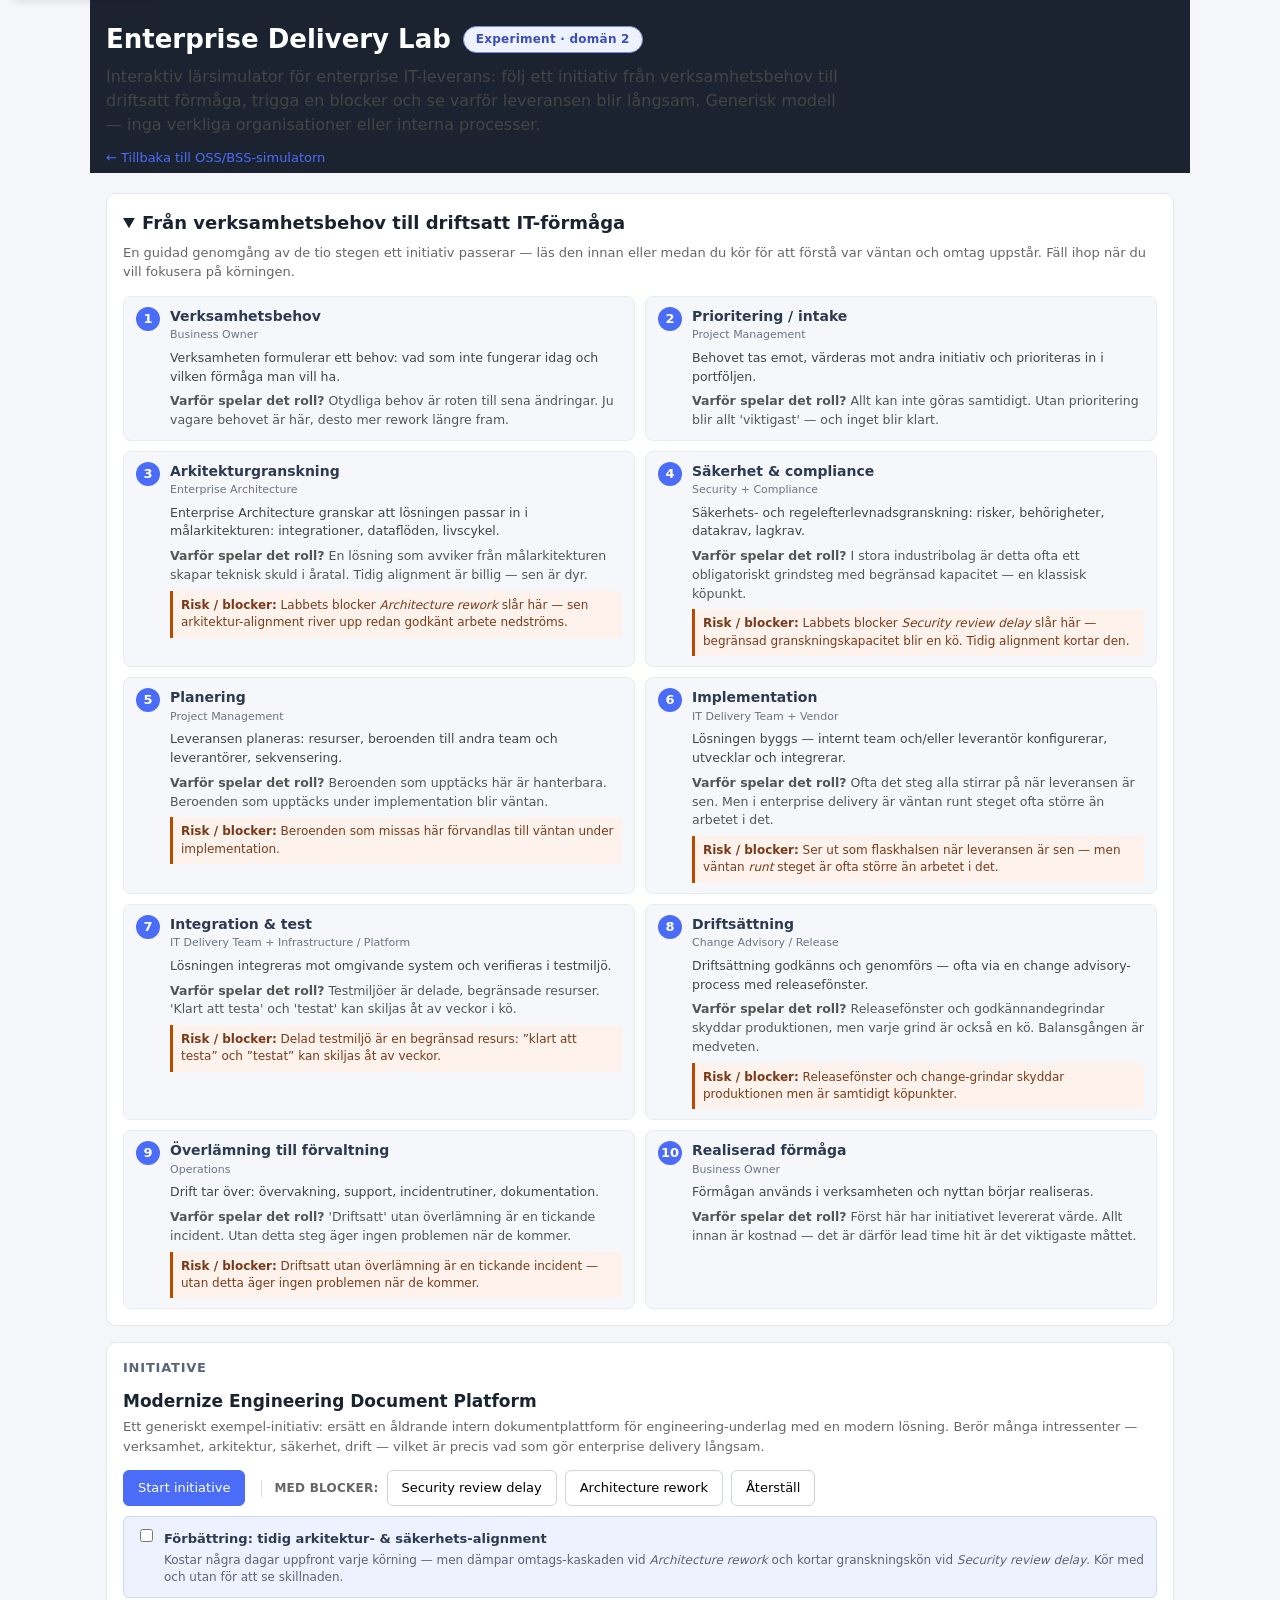
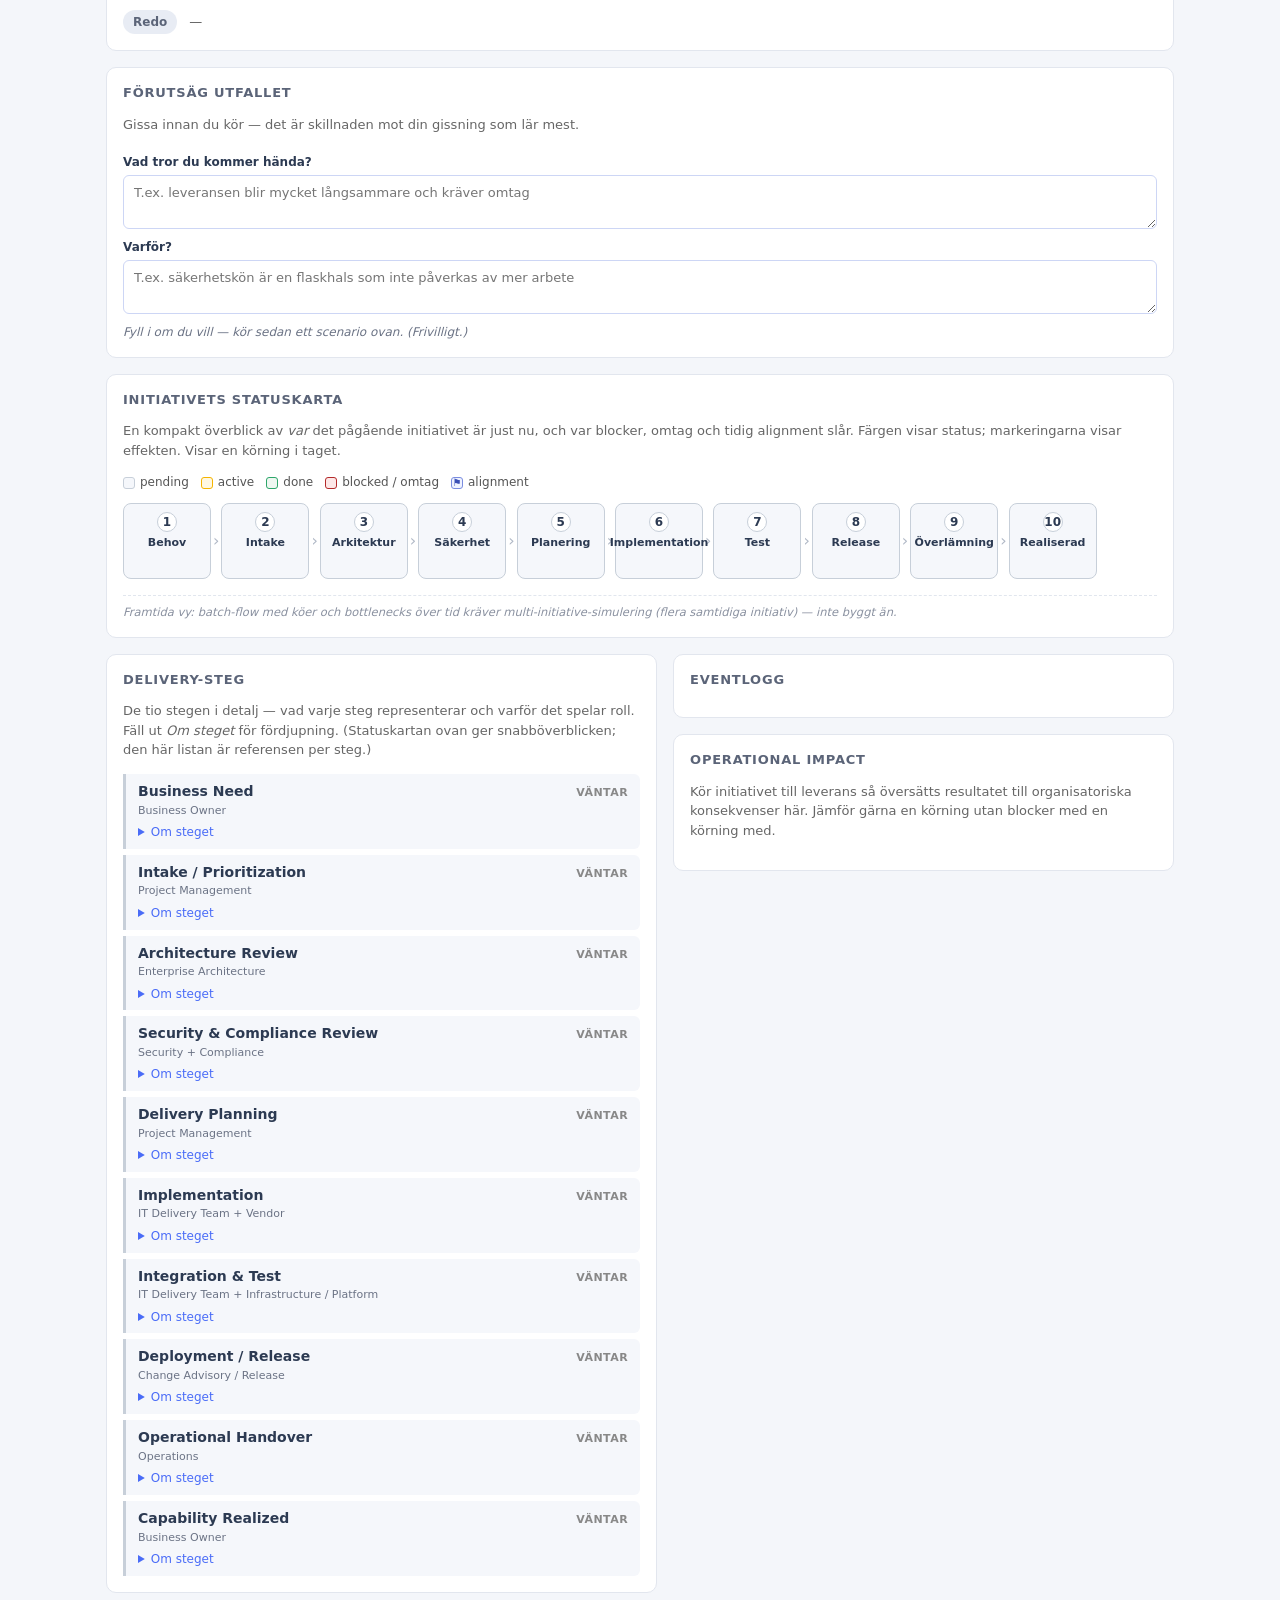
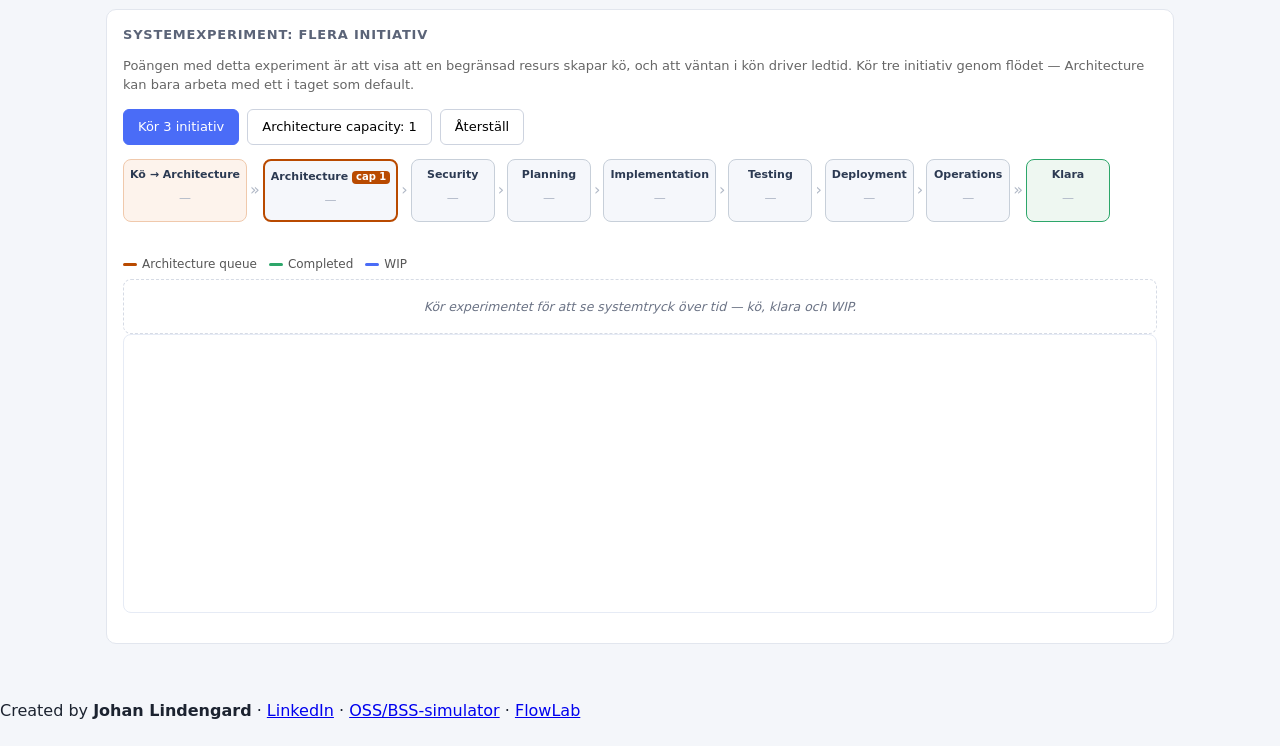
==== commit 526dbd35: "feat: add data-driven learning cards to Enterprise Delivery Lab Ett litet pedagogiskt lager ovanpå s" ====
--- a/enterprise-lab.html
+++ b/enterprise-lab.html
@@ -161,6 +161,8 @@
         role="img" aria-label="Systemtryck över tid: Architecture-kö, klara initiativ och WIP" hidden></svg>
       <p class="edl-sys-graph-note" id="edl-sys-graph-note" hidden>Streckad linje = föregående körning.</p>
     </div>
+
+    <div class="edl-cards" id="edl-cards" aria-live="polite" hidden></div>
   </section>
 </main>
 
@@ -176,6 +178,7 @@
 <script src="src/enterprise-lab/ed-render.js"></script>
 <script src="src/enterprise-lab/ed-predict.js"></script>
 <script src="src/enterprise-lab/ed-app.js"></script>
+<script src="src/enterprise-lab/ed-learn-cards.js"></script>
 <script src="src/enterprise-lab/ed-system.js"></script>
 </body>
 </html>
--- a/src/styles/enterprise-lab.css
+++ b/src/styles/enterprise-lab.css
@@ -886,6 +886,51 @@
   font-style: italic;
 }
 
+/* Pedagogiska lärkort (begrepp / mönster / varför?) */
+.edl-cards {
+  display: flex;
+  flex-direction: column;
+  gap: 8px;
+  margin-top: 14px;
+}
+
+.edl-card {
+  border: 1px solid #e1e6ee;
+  border-left-width: 3px;
+  border-radius: 8px;
+  padding: 10px 12px;
+  background: #fff;
+}
+
+.edl-card-concept { border-left-color: #4a6cf7; }
+.edl-card-pattern { border-left-color: #b94a00; }
+.edl-card-insight { border-left-color: #2da66a; }
+
+.edl-card-tag {
+  font-size: 10px;
+  font-weight: 700;
+  text-transform: uppercase;
+  letter-spacing: 0.05em;
+}
+
+.edl-card-concept .edl-card-tag { color: #3a4fb5; }
+.edl-card-pattern .edl-card-tag { color: #b94a00; }
+.edl-card-insight .edl-card-tag { color: #1f7a47; }
+
+.edl-card-title {
+  font-size: 14px;
+  font-weight: 600;
+  color: #2c3a52;
+  margin-top: 2px;
+}
+
+.edl-card-body {
+  margin: 4px 0 0;
+  font-size: 12.5px;
+  color: #555;
+  line-height: 1.5;
+}
+
 /* --- Responsiv ---------------------------------------------------------------- */
 
 @media (max-width: 860px) {
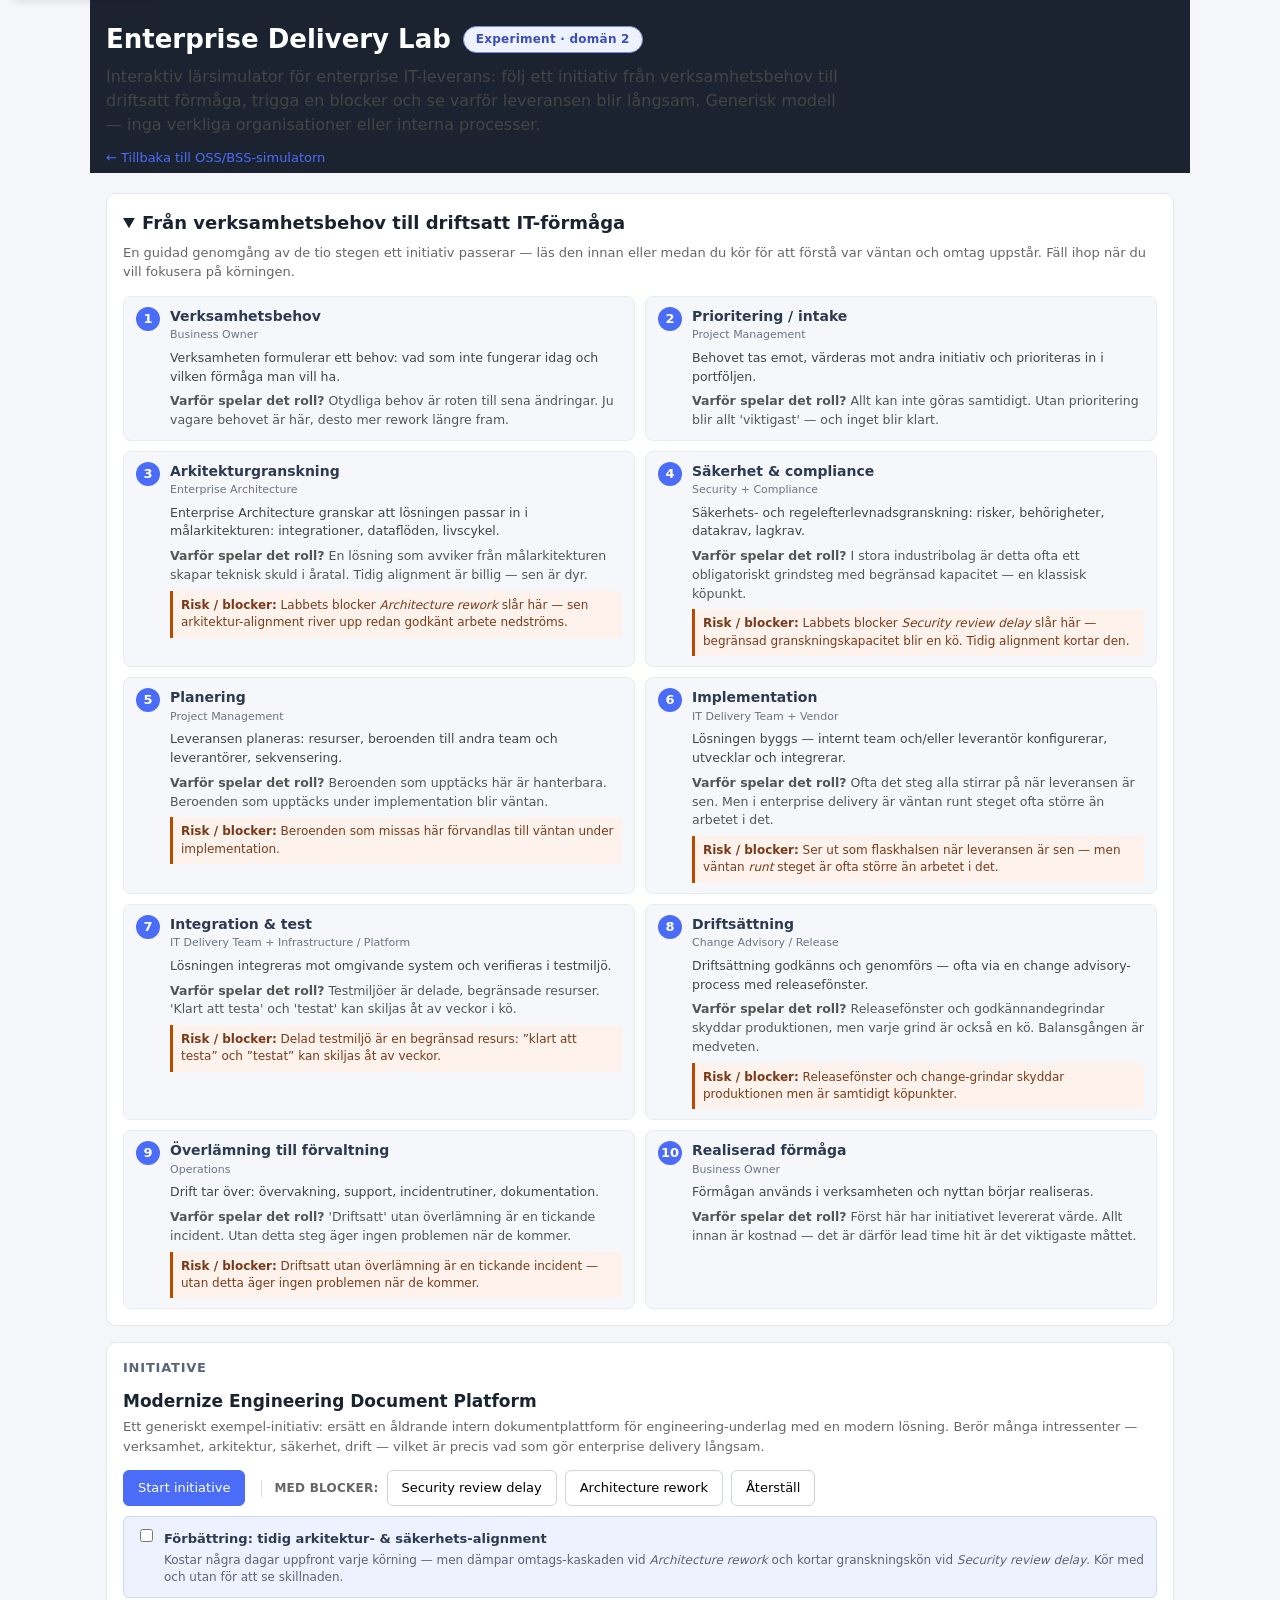
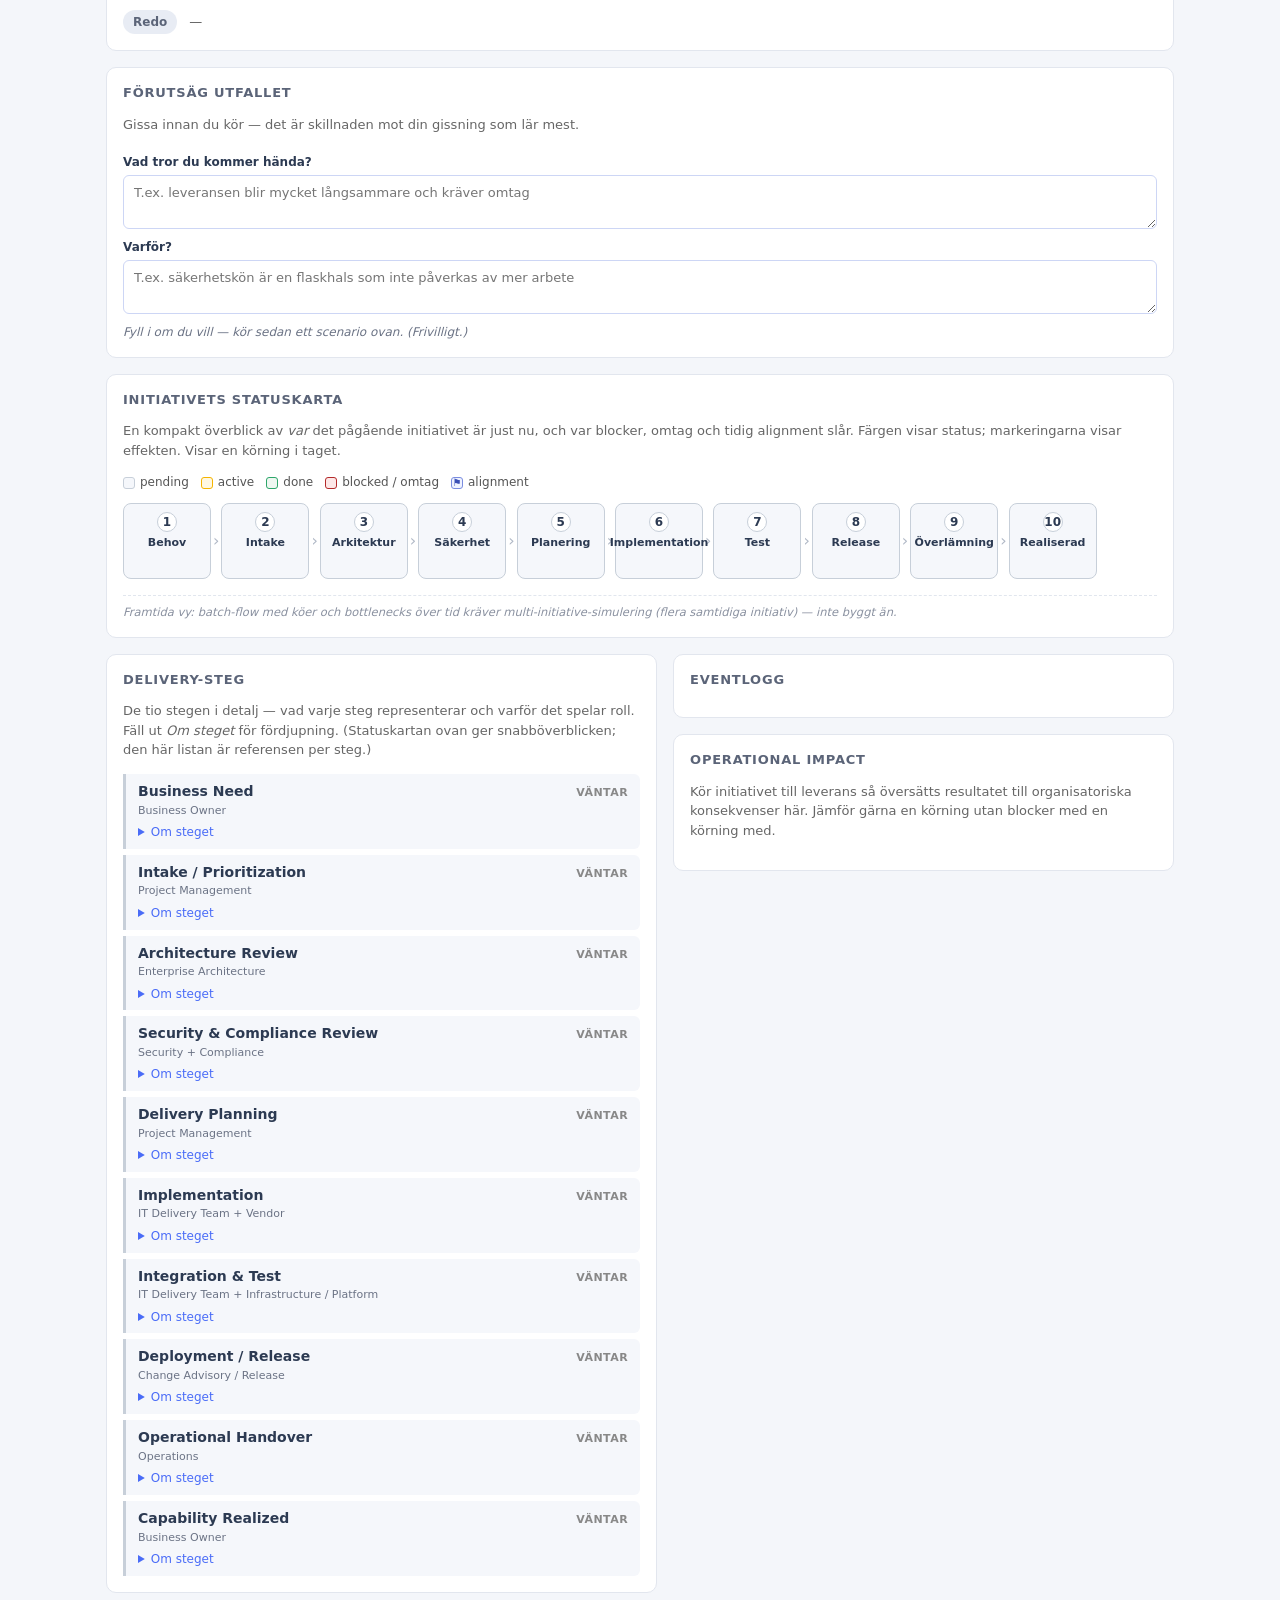
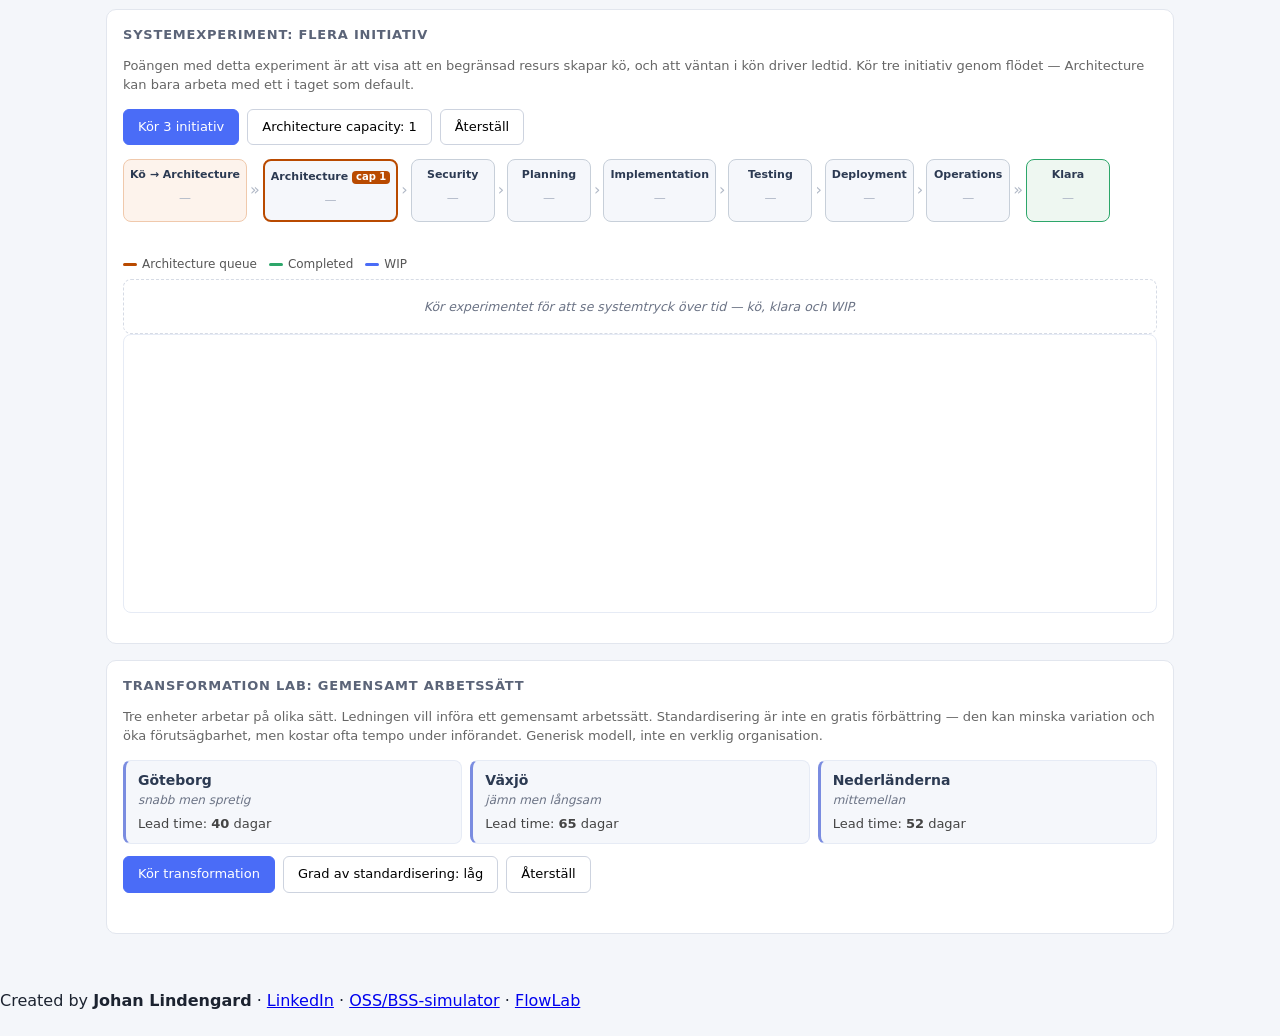
==== commit 13c37217: "feat: add Transformation Lab slice — three sites, one standardization tradeoff Första körbara biten " ====
--- a/enterprise-lab.html
+++ b/enterprise-lab.html
@@ -164,6 +164,25 @@
 
     <div class="edl-cards" id="edl-cards" aria-live="polite" hidden></div>
   </section>
+
+  <section class="panel edl-transform-panel" id="edl-transform-panel">
+    <h2>Transformation Lab: gemensamt arbetssätt</h2>
+    <p class="edl-note">Tre enheter arbetar på olika sätt. Ledningen vill införa ett
+      gemensamt arbetssätt. Standardisering är inte en gratis förbättring — den kan
+      minska variation och öka förutsägbarhet, men kostar ofta tempo under införandet.
+      Generisk modell, inte en verklig organisation.</p>
+
+    <div class="edl-tr-sites" id="edl-tr-sites"></div>
+
+    <div class="edl-controls">
+      <button type="button" id="edl-tr-run" class="primary">Kör transformation</button>
+      <button type="button" id="edl-tr-std">Grad av standardisering: låg</button>
+      <button type="button" id="edl-tr-reset">Återställ</button>
+    </div>
+
+    <div class="edl-tr-metrics" id="edl-tr-metrics" aria-live="polite" hidden></div>
+    <div class="edl-cards" id="edl-tr-cards" aria-live="polite" hidden></div>
+  </section>
 </main>
 
 <footer class="app-footer">
@@ -180,5 +199,6 @@
 <script src="src/enterprise-lab/ed-app.js"></script>
 <script src="src/enterprise-lab/ed-learn-cards.js"></script>
 <script src="src/enterprise-lab/ed-system.js"></script>
+<script src="src/enterprise-lab/ed-transform.js"></script>
 </body>
 </html>
--- a/src/styles/enterprise-lab.css
+++ b/src/styles/enterprise-lab.css
@@ -931,11 +931,69 @@
   line-height: 1.5;
 }
 
+/* --- Transformation Lab ------------------------------------------------------ */
+
+.edl-tr-sites {
+  display: grid;
+  grid-template-columns: repeat(3, minmax(0, 1fr));
+  gap: 8px;
+  margin: 4px 0 12px;
+}
+
+.edl-tr-site {
+  border: 1px solid #e6ebf5;
+  border-left: 3px solid #7a8ce0;
+  border-radius: 8px;
+  padding: 10px 12px;
+  background: #f5f7fb;
+}
+
+.edl-tr-site-name {
+  font-weight: 600;
+  font-size: 14px;
+  color: #2c3a52;
+}
+
+.edl-tr-site-style {
+  font-size: 12px;
+  color: #6b7385;
+  font-style: italic;
+  margin-top: 2px;
+}
+
+.edl-tr-site-lead {
+  font-size: 13px;
+  color: #444;
+  margin-top: 6px;
+}
+
+.edl-tr-metrics {
+  margin-top: 4px;
+  display: grid;
+  grid-template-columns: repeat(2, minmax(0, 1fr));
+  gap: 8px;
+}
+
+.edl-tr-metric {
+  font-size: 13px;
+  color: #444;
+  padding: 8px 10px;
+  background: #f5f7fb;
+  border: 1px solid #e1e6ee;
+  border-radius: 6px;
+}
+
+.edl-tr-mk { font-weight: 600; color: #2c3a52; }
+
+.edl-tr-delta { color: #6b7385; font-weight: 500; }
+
 /* --- Responsiv ---------------------------------------------------------------- */
 
 @media (max-width: 860px) {
   .edl-columns { grid-template-columns: 1fr; }
   .edl-journey-list { grid-template-columns: 1fr; }
   .edl-sys-metrics { grid-template-columns: 1fr; }
+  .edl-tr-sites { grid-template-columns: 1fr; }
+  .edl-tr-metrics { grid-template-columns: 1fr; }
   .edl-log { max-height: 260px; }
 }
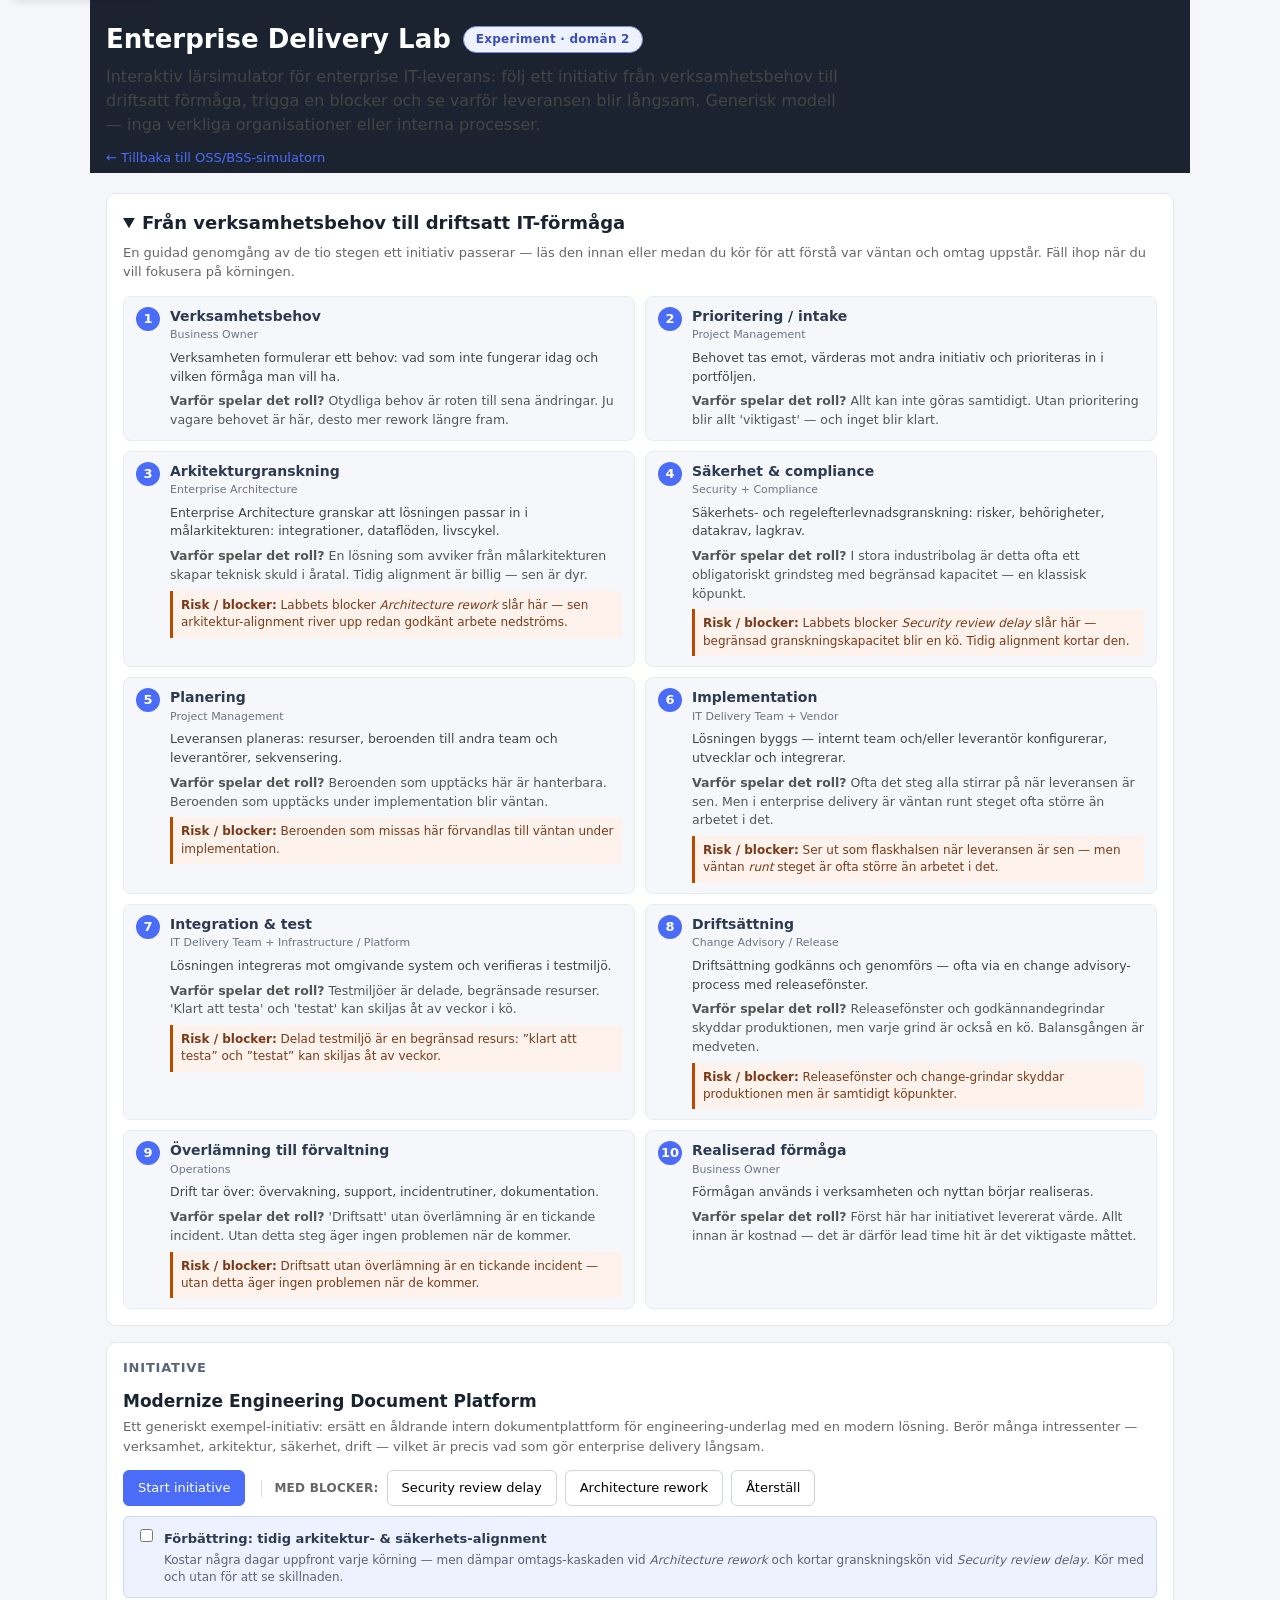
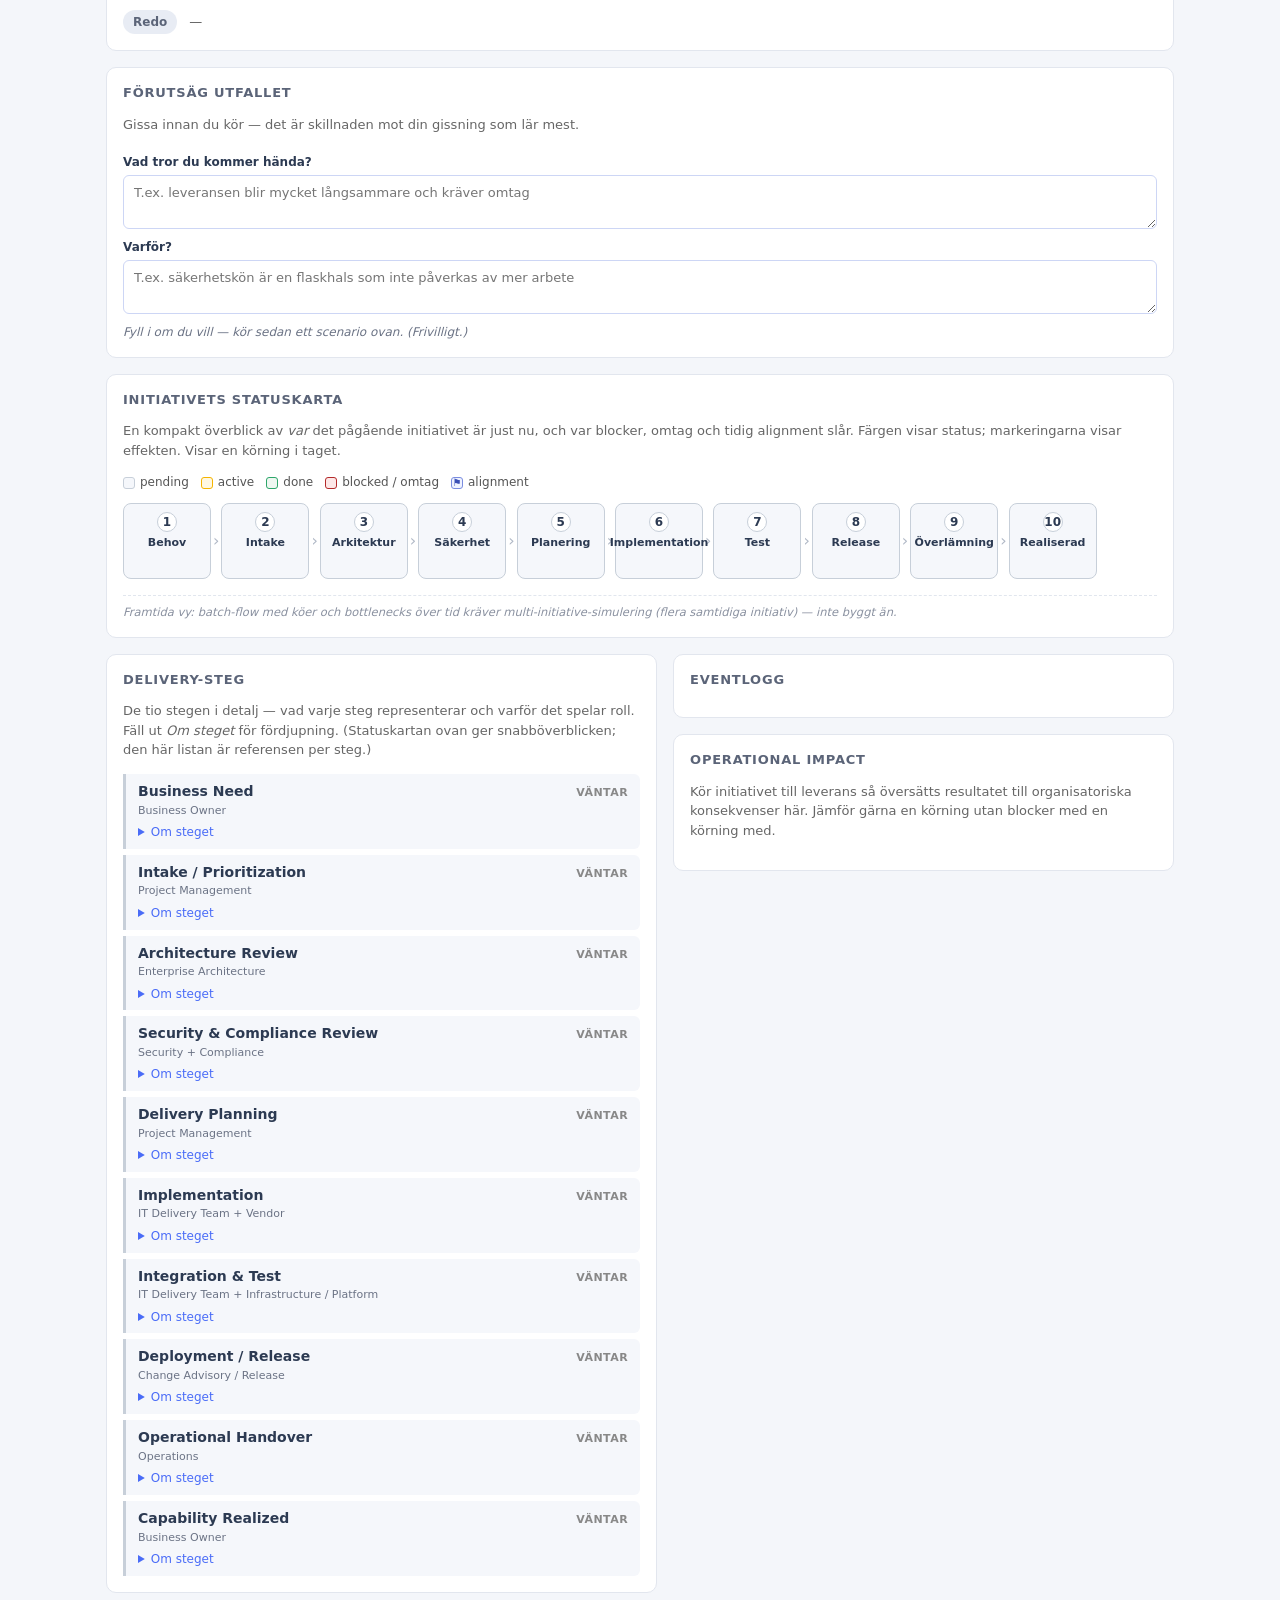
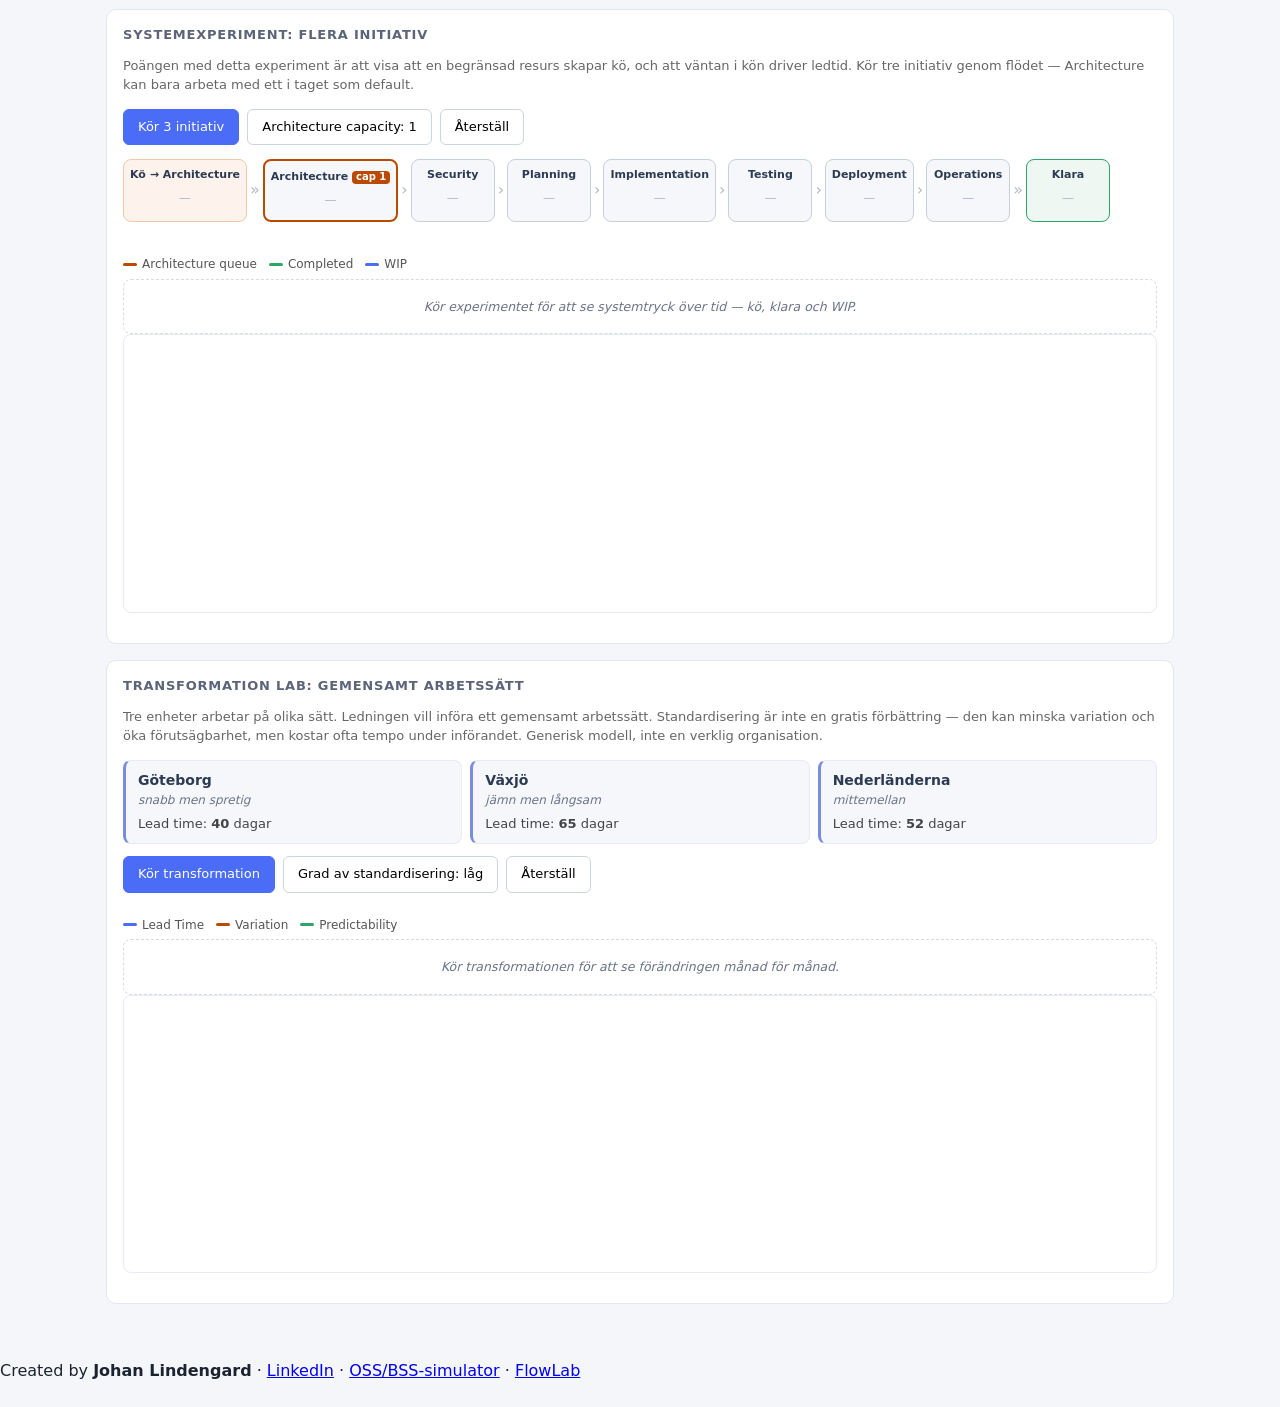
==== commit 5d4e0a41: "feat: show transformation as change over time (month 1-6) Transformation Lab visar nu att organisati" ====
--- a/enterprise-lab.html
+++ b/enterprise-lab.html
@@ -181,6 +181,19 @@
     </div>
 
     <div class="edl-tr-metrics" id="edl-tr-metrics" aria-live="polite" hidden></div>
+
+    <div class="edl-tr-graph-wrap">
+      <div class="edl-tr-graph-legend" aria-hidden="true">
+        <span class="edl-tr-gl"><span class="edl-tr-gsw edl-tr-gsw-lead"></span>Lead Time</span>
+        <span class="edl-tr-gl"><span class="edl-tr-gsw edl-tr-gsw-var"></span>Variation</span>
+        <span class="edl-tr-gl"><span class="edl-tr-gsw edl-tr-gsw-pred"></span>Predictability</span>
+      </div>
+      <p class="edl-tr-graph-empty" id="edl-tr-graph-empty">Kör transformationen för att se förändringen månad för månad.</p>
+      <svg class="edl-tr-graph" id="edl-tr-graph" viewBox="0 0 560 150"
+        role="img" aria-label="Metrics över månad 1–6: lead time, variation och predictability" hidden></svg>
+      <p class="edl-tr-milestones" id="edl-tr-milestones" hidden></p>
+    </div>
+
     <div class="edl-cards" id="edl-tr-cards" aria-live="polite" hidden></div>
   </section>
 </main>
--- a/src/styles/enterprise-lab.css
+++ b/src/styles/enterprise-lab.css
@@ -987,6 +987,53 @@
 
 .edl-tr-delta { color: #6b7385; font-weight: 500; }
 
+/* Tidslinje-graf: förändring månad 1–6 */
+.edl-tr-graph-wrap { margin-top: 14px; }
+
+.edl-tr-graph-legend {
+  display: flex;
+  flex-wrap: wrap;
+  gap: 12px;
+  margin-bottom: 6px;
+  font-size: 12px;
+  color: #555;
+}
+
+.edl-tr-gl { display: inline-flex; align-items: center; gap: 5px; }
+
+.edl-tr-gsw { width: 14px; height: 3px; border-radius: 2px; display: inline-block; }
+.edl-tr-gsw-lead { background: #4a6cf7; }
+.edl-tr-gsw-var  { background: #b94a00; }
+.edl-tr-gsw-pred { background: #2da66a; }
+
+.edl-tr-graph {
+  display: block;
+  width: 100%;
+  height: auto;
+  border: 1px solid #e6ebf5;
+  border-radius: 8px;
+  background: #fff;
+}
+
+.edl-tr-graph-empty {
+  margin: 0;
+  padding: 18px 12px;
+  font-size: 12.5px;
+  color: #6b7385;
+  font-style: italic;
+  text-align: center;
+  border: 1px dashed #d6dbe5;
+  border-radius: 8px;
+}
+
+.edl-tr-milestones {
+  margin: 6px 0 0;
+  font-size: 11.5px;
+  color: #8a91a0;
+  font-style: italic;
+  line-height: 1.5;
+}
+
 /* --- Responsiv ---------------------------------------------------------------- */
 
 @media (max-width: 860px) {
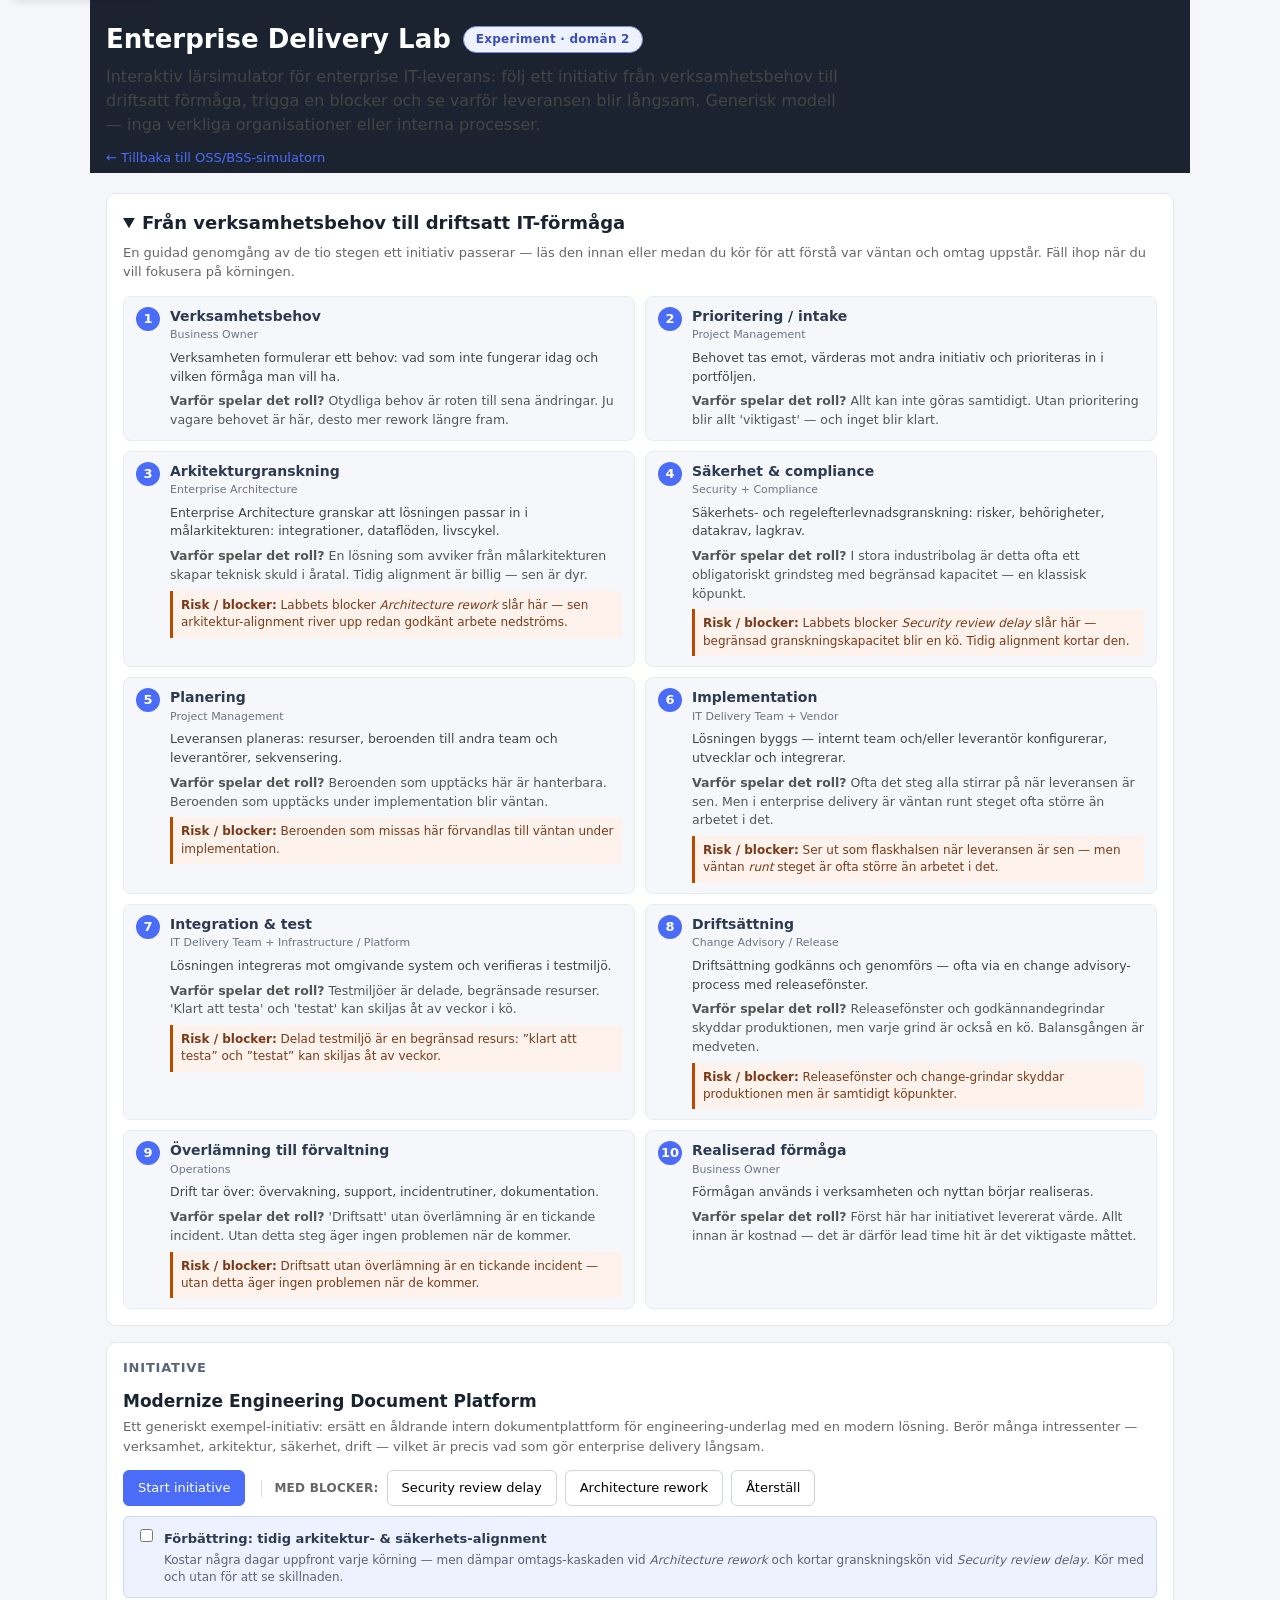
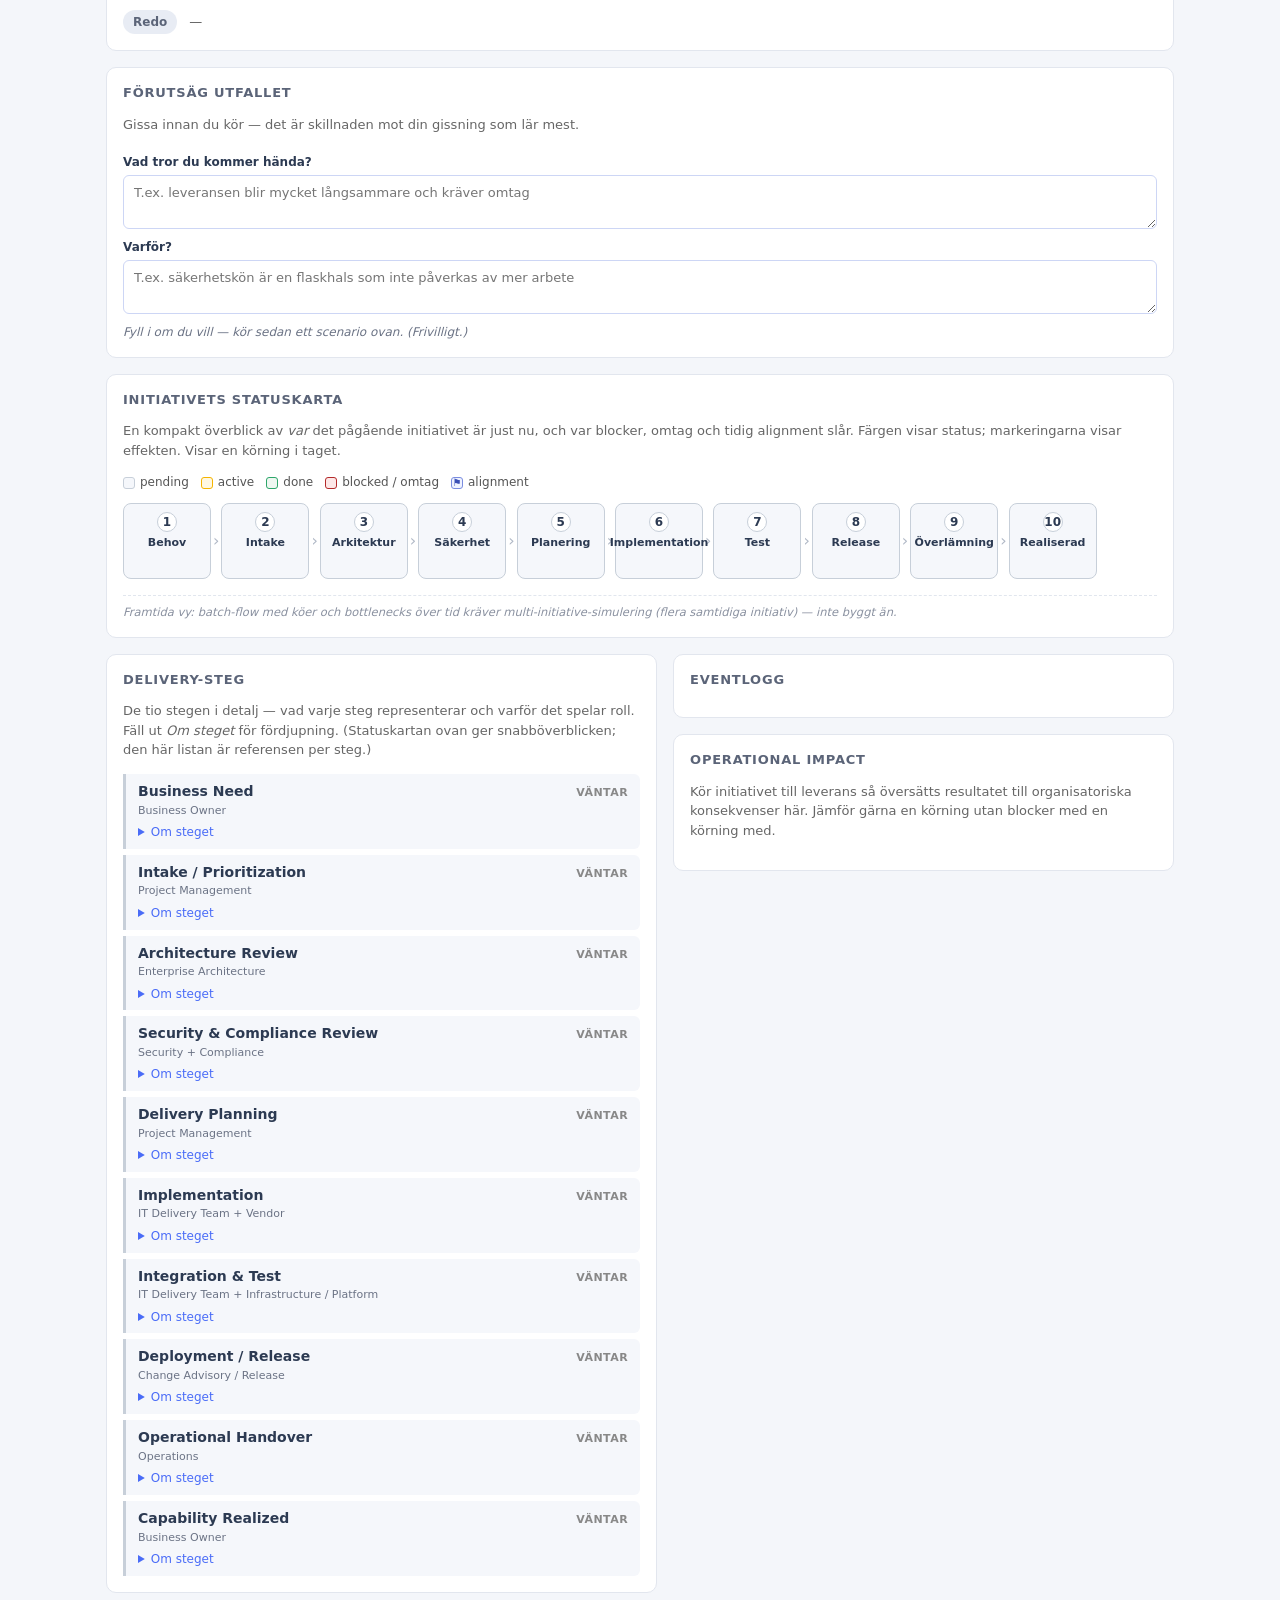
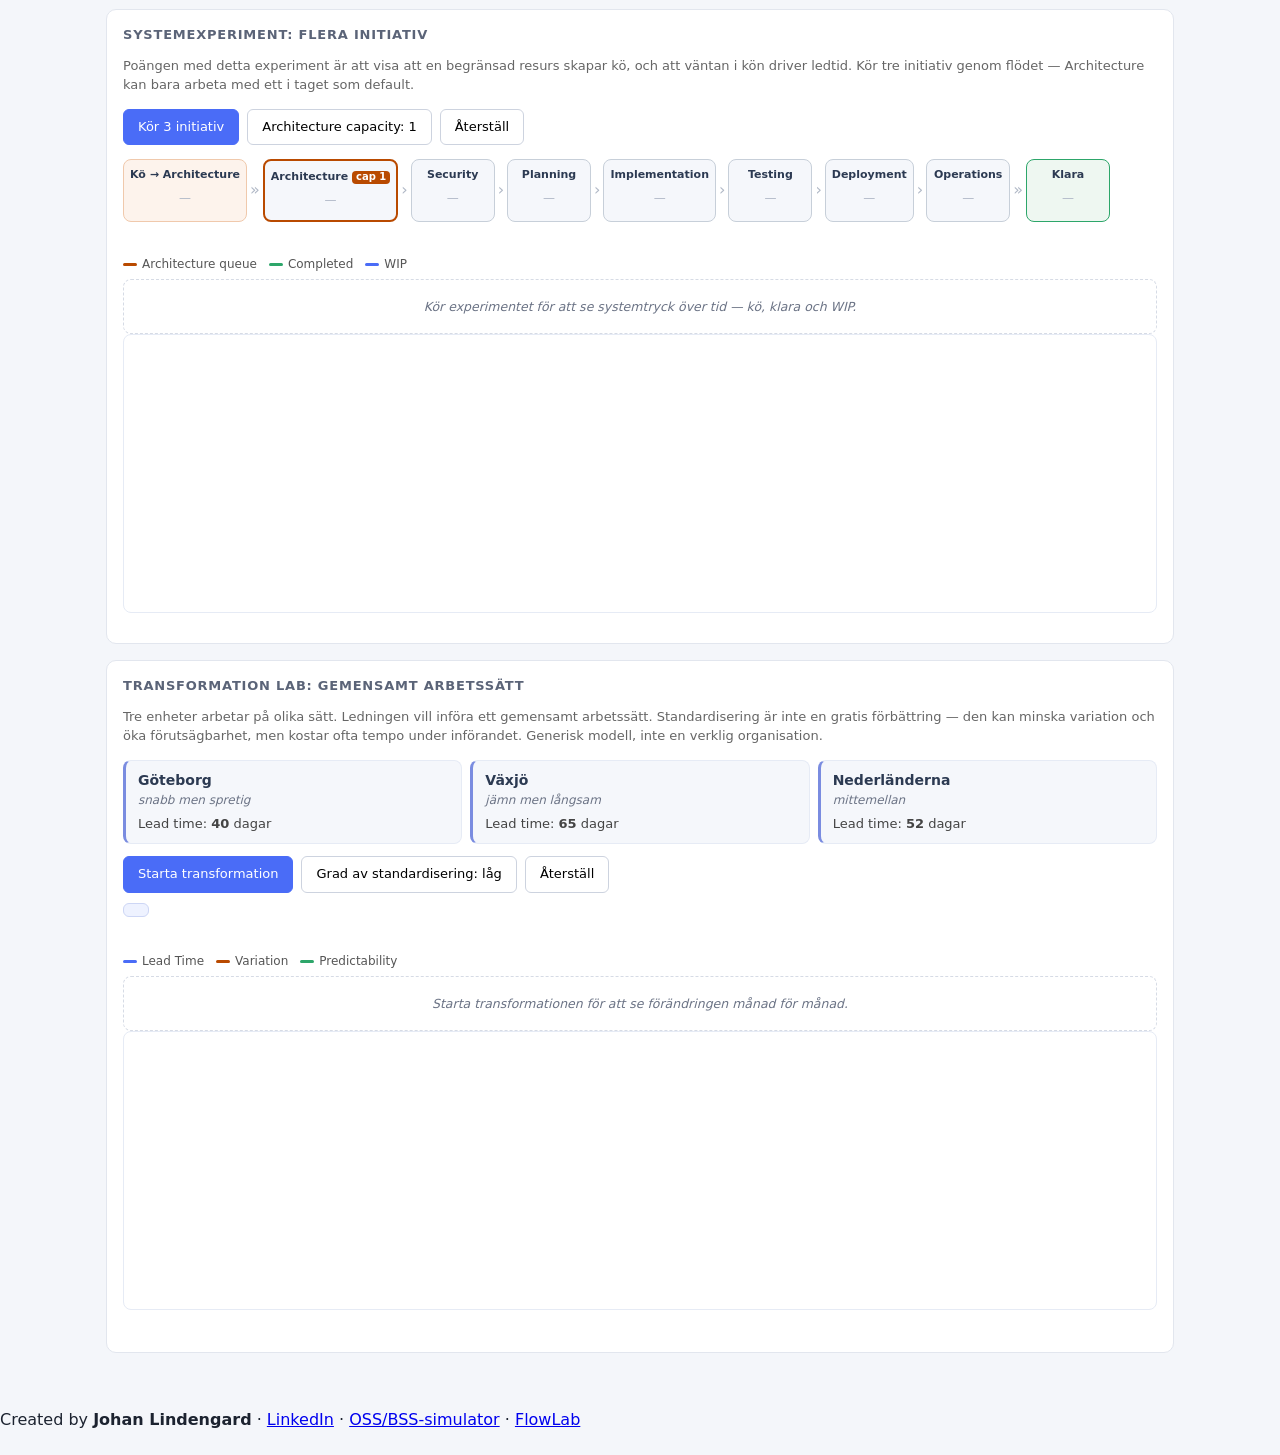
==== commit d418a974: "feat: play transformation month by month with a polished timeline Timeline engine + polish för Trans" ====
--- a/enterprise-lab.html
+++ b/enterprise-lab.html
@@ -175,10 +175,12 @@
     <div class="edl-tr-sites" id="edl-tr-sites"></div>
 
     <div class="edl-controls">
-      <button type="button" id="edl-tr-run" class="primary">Kör transformation</button>
+      <button type="button" id="edl-tr-run" class="primary">Starta transformation</button>
       <button type="button" id="edl-tr-std">Grad av standardisering: låg</button>
       <button type="button" id="edl-tr-reset">Återställ</button>
     </div>
+
+    <p class="edl-tr-status" id="edl-tr-status" aria-live="polite" hidden></p>
 
     <div class="edl-tr-metrics" id="edl-tr-metrics" aria-live="polite" hidden></div>
 
@@ -188,12 +190,15 @@
         <span class="edl-tr-gl"><span class="edl-tr-gsw edl-tr-gsw-var"></span>Variation</span>
         <span class="edl-tr-gl"><span class="edl-tr-gsw edl-tr-gsw-pred"></span>Predictability</span>
       </div>
-      <p class="edl-tr-graph-empty" id="edl-tr-graph-empty">Kör transformationen för att se förändringen månad för månad.</p>
+      <p class="edl-tr-graph-empty" id="edl-tr-graph-empty">Starta transformationen för att se förändringen månad för månad.</p>
       <svg class="edl-tr-graph" id="edl-tr-graph" viewBox="0 0 560 150"
-        role="img" aria-label="Metrics över månad 1–6: lead time, variation och predictability" hidden></svg>
-      <p class="edl-tr-milestones" id="edl-tr-milestones" hidden></p>
-    </div>
-
+        role="img" aria-label="Metrics över månad 0–6: lead time, variation och predictability" hidden></svg>
+      <p class="edl-tr-graph-scale" id="edl-tr-graph-scale" hidden>Kurvorna delar en
+        jämförelseskala (0–100) så att lead time, variation och predictability kan visas
+        i samma bild — läs formen på trenderna; exakta värden står i mätvärdena ovan.</p>
+    </div>
+
+    <div class="edl-tr-events" id="edl-tr-events" aria-live="polite" hidden></div>
     <div class="edl-cards" id="edl-tr-cards" aria-live="polite" hidden></div>
   </section>
 </main>
--- a/src/styles/enterprise-lab.css
+++ b/src/styles/enterprise-lab.css
@@ -1026,13 +1026,90 @@
   border-radius: 8px;
 }
 
-.edl-tr-milestones {
+.edl-tr-status {
+  margin: 0 0 12px;
+  background: #eef2ff;
+  border: 1px solid #cdd6f5;
+  border-radius: 6px;
+  padding: 6px 12px;
+  display: inline-block;
+}
+
+.edl-tr-status-title {
+  display: block;
+  font-size: 13px;
+  font-weight: 700;
+  color: #3a4fb5;
+}
+
+.edl-tr-status-desc {
+  display: block;
+  font-size: 12px;
+  color: #5a6273;
+  margin-top: 1px;
+}
+
+.edl-tr-graph-scale {
   margin: 6px 0 0;
   font-size: 11.5px;
   color: #8a91a0;
   font-style: italic;
   line-height: 1.5;
 }
+
+/* Milstolpe-tidslinje: ○ väntar · ● pågår · ✓ klart */
+.edl-tr-events {
+  display: flex;
+  flex-direction: column;
+  gap: 6px;
+  margin-top: 12px;
+}
+
+.edl-tr-event {
+  display: flex;
+  align-items: center;
+  gap: 8px;
+  padding: 8px 10px;
+  border: 1px solid #e6ebf5;
+  border-radius: 6px;
+  font-size: 13px;
+  background: #f8f9fc;
+  color: #5a6273;
+}
+
+.edl-tr-event-marker { font-size: 14px; line-height: 1; flex: none; width: 16px; text-align: center; }
+.edl-tr-event-body { flex: 1 1 auto; min-width: 0; }
+.edl-tr-event-body strong { color: #2c3a52; }
+
+.edl-tr-event-tag {
+  flex: none;
+  font-size: 10px;
+  font-weight: 700;
+  text-transform: uppercase;
+  letter-spacing: 0.04em;
+  padding: 2px 6px;
+  border-radius: 999px;
+}
+
+.edl-tr-event-pending { opacity: 0.7; }
+.edl-tr-event-pending .edl-tr-event-marker { color: #b0b8c6; }
+
+.edl-tr-event-active {
+  background: #fbf7f2;
+  border-color: #ecdcc9;
+  border-left: 3px solid #c9992a;
+  color: #4a3a1a;
+}
+.edl-tr-event-active .edl-tr-event-marker { color: #c9992a; }
+.edl-tr-event-active .edl-tr-event-tag { background: #f5e6cc; color: #8a6a1a; }
+
+.edl-tr-event-done {
+  background: #f4fbf6;
+  border-color: #cdeddb;
+  border-left: 3px solid #2da66a;
+}
+.edl-tr-event-done .edl-tr-event-marker { color: #1f7a47; }
+.edl-tr-event-done .edl-tr-event-tag { background: #d7f0e2; color: #1f7a47; }
 
 /* --- Responsiv ---------------------------------------------------------------- */
 
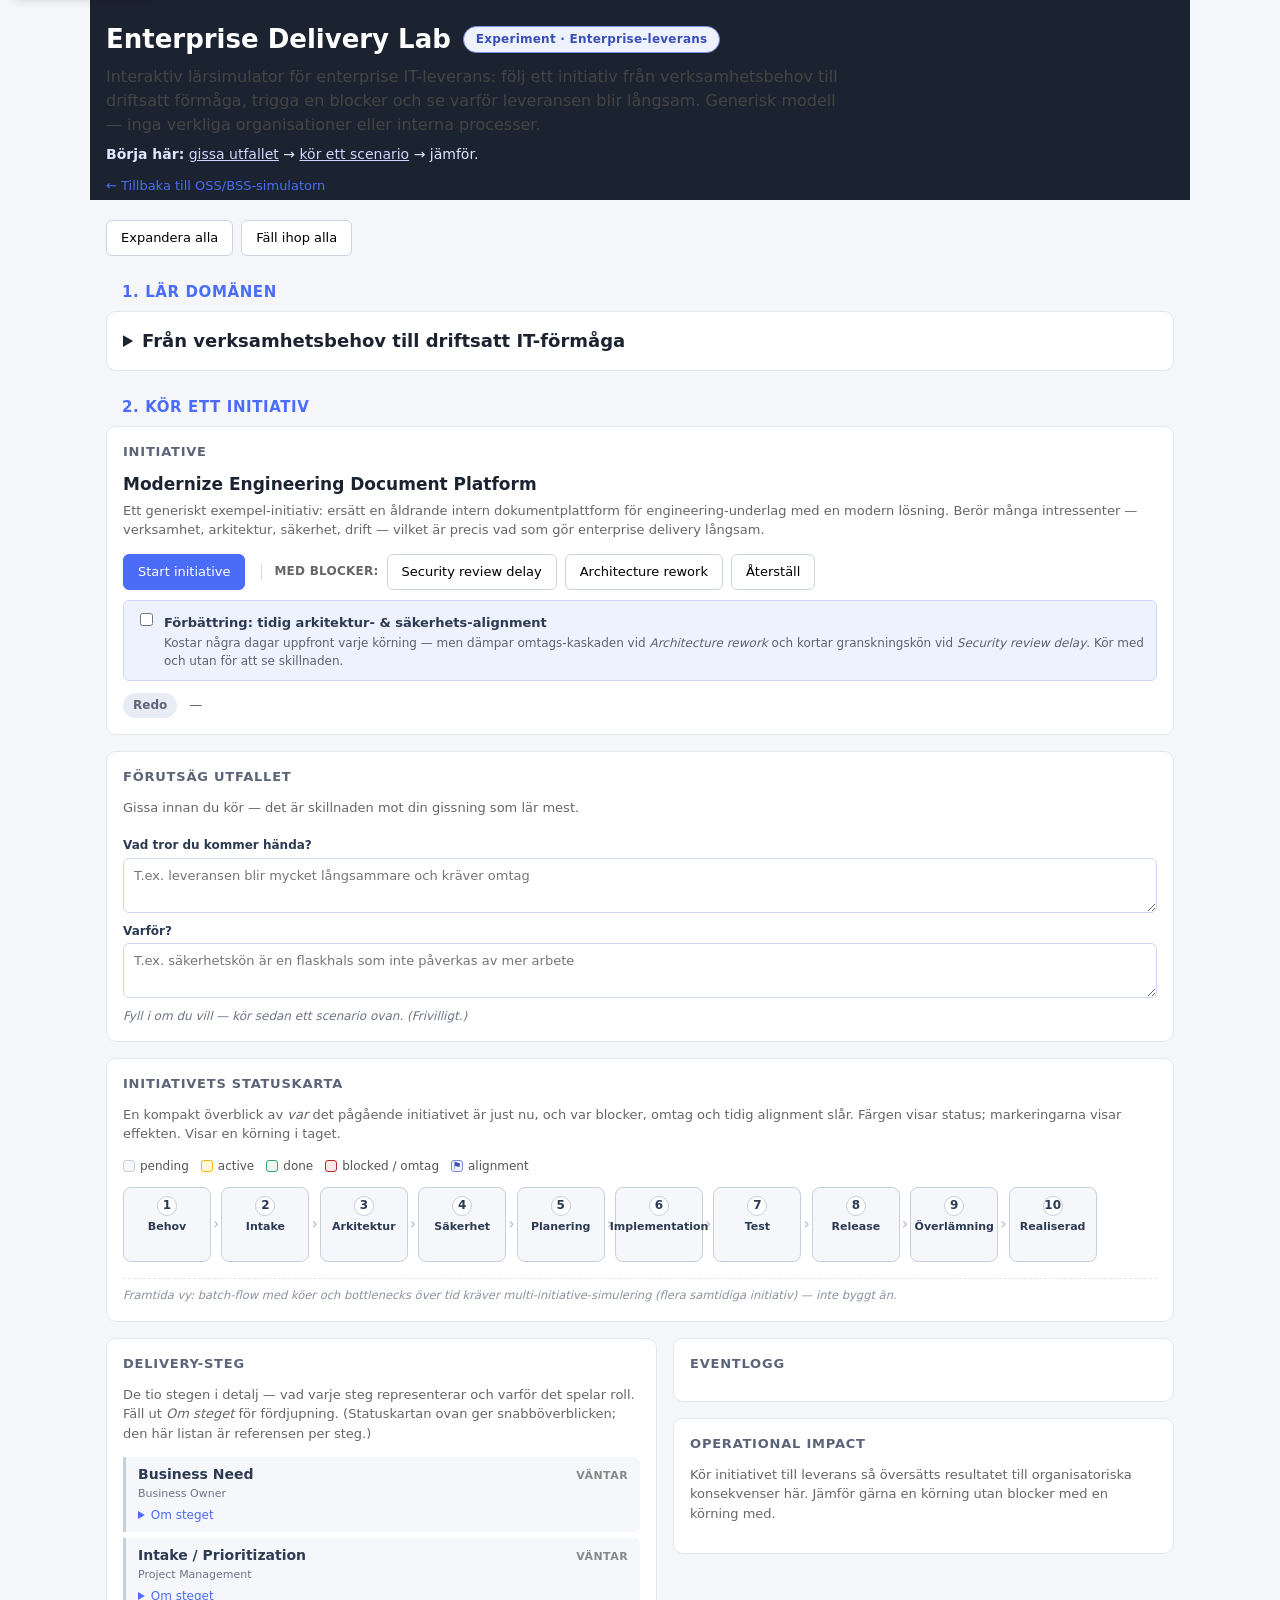
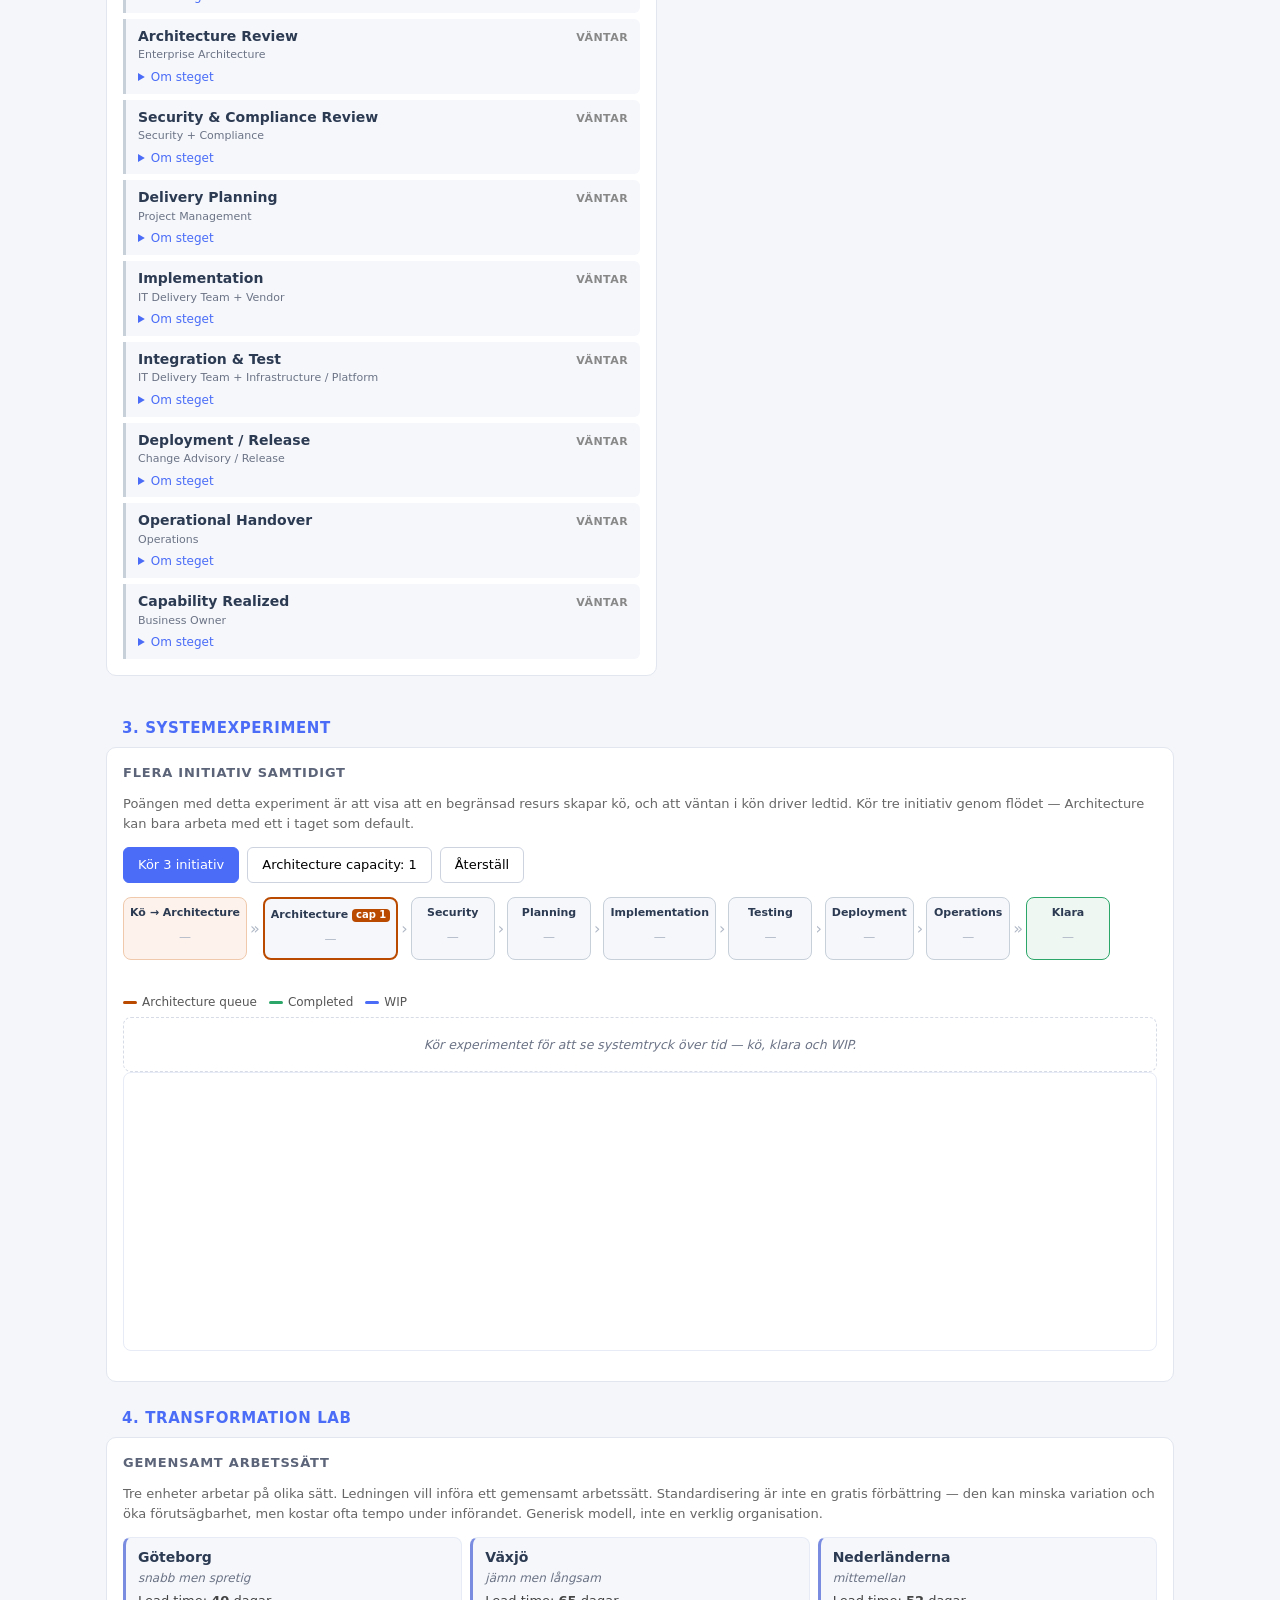
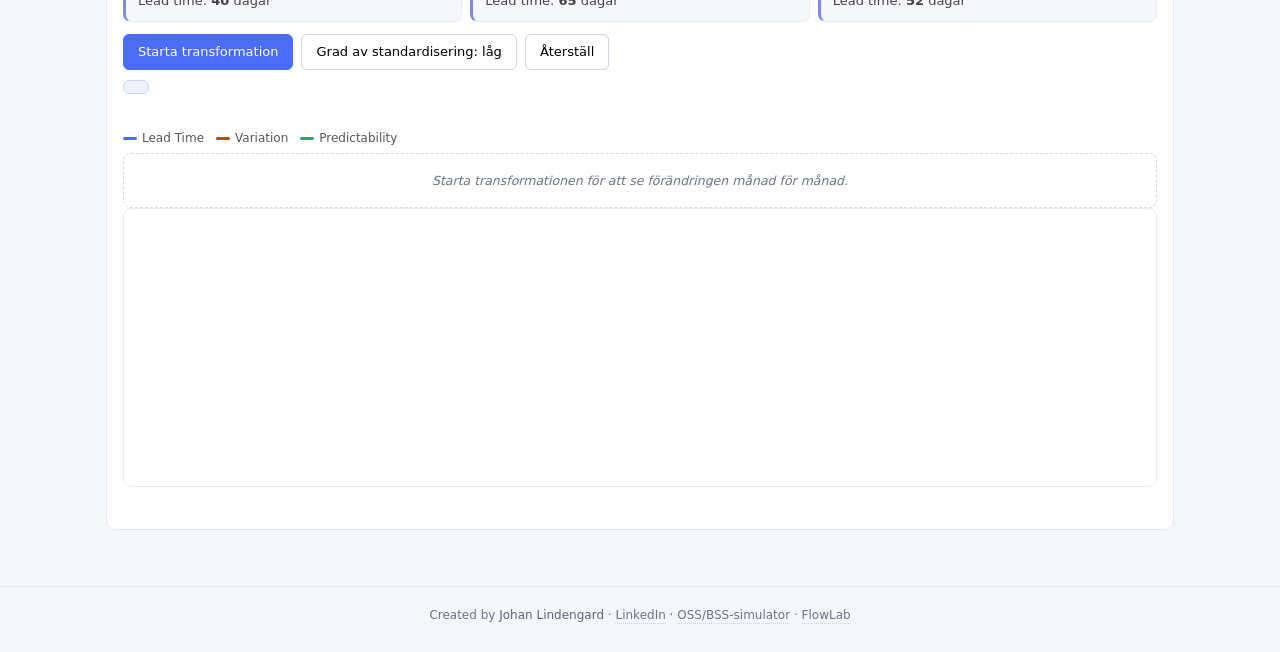
==== commit 7cb2880a: "feat: UX quick wins — orientation and scannability Första batchen ur design-review/FlowLab-Improveme" ====
--- a/enterprise-lab.html
+++ b/enterprise-lab.html
@@ -14,7 +14,7 @@
 <header class="edl-header">
   <div class="edl-header-row">
     <h1>Enterprise Delivery Lab</h1>
-    <span class="edl-experiment-badge" aria-label="Experimentstatus">Experiment · domän 2</span>
+    <span class="edl-experiment-badge" aria-label="Experimentstatus">Experiment · Enterprise-leverans</span>
   </div>
   <p class="edl-intro">
     Interaktiv lärsimulator för enterprise IT-leverans: följ ett initiativ från
@@ -22,11 +22,21 @@
     leveransen blir långsam. Generisk modell — inga verkliga organisationer
     eller interna processer.
   </p>
+  <p class="edl-start-here">
+    <strong>Börja här:</strong> <a href="#edl-predict-panel">gissa utfallet</a> →
+    <a href="#edl-initiative-panel">kör ett scenario</a> → jämför.
+  </p>
   <a href="index.html" class="edl-back-link" aria-label="Gå tillbaka till OSS/BSS-simulatorn">← Tillbaka till OSS/BSS-simulatorn</a>
 </header>
 
 <main id="edl-main" class="edl-main">
-  <details class="panel edl-journey" id="edl-journey" open>
+  <div class="edl-panel-controls" aria-label="Panelkontroller">
+    <button type="button" id="edl-expand-all" class="util-btn" aria-label="Expandera alla sektioner">Expandera alla</button>
+    <button type="button" id="edl-collapse-all" class="util-btn" aria-label="Fäll ihop alla sektioner">Fäll ihop alla</button>
+  </div>
+
+  <h2 class="edl-section-title">1. Lär domänen</h2>
+  <details class="panel edl-journey" id="edl-journey">
     <summary class="edl-journey-summary">Från verksamhetsbehov till driftsatt IT-förmåga</summary>
     <p class="edl-note edl-journey-intro">
       En guidad genomgång av de tio stegen ett initiativ passerar — läs den innan
@@ -36,6 +46,7 @@
     <div id="edl-journey-cards"></div>
   </details>
 
+  <h2 class="edl-section-title">2. Kör ett initiativ</h2>
   <section class="panel" id="edl-initiative-panel">
     <h2>Initiative</h2>
     <p class="edl-initiative-name" id="edl-initiative-name"></p>
@@ -134,8 +145,9 @@
     </div>
   </div>
 
+  <h2 class="edl-section-title">3. Systemexperiment</h2>
   <section class="panel edl-system-panel" id="edl-system-panel">
-    <h2>Systemexperiment: flera initiativ</h2>
+    <h2>Flera initiativ samtidigt</h2>
     <p class="edl-note">Poängen med detta experiment är att visa att en begränsad
       resurs skapar kö, och att väntan i kön driver ledtid. Kör tre initiativ genom
       flödet — Architecture kan bara arbeta med ett i taget som default.</p>
@@ -165,8 +177,9 @@
     <div class="edl-cards" id="edl-cards" aria-live="polite" hidden></div>
   </section>
 
+  <h2 class="edl-section-title">4. Transformation Lab</h2>
   <section class="panel edl-transform-panel" id="edl-transform-panel">
-    <h2>Transformation Lab: gemensamt arbetssätt</h2>
+    <h2>Gemensamt arbetssätt</h2>
     <p class="edl-note">Tre enheter arbetar på olika sätt. Ledningen vill införa ett
       gemensamt arbetssätt. Standardisering är inte en gratis förbättring — den kan
       minska variation och öka förutsägbarhet, men kostar ofta tempo under införandet.
--- a/src/styles/main.css
+++ b/src/styles/main.css
@@ -28,6 +28,14 @@
   color: rgba(255, 255, 255, 0.6);
   font-style: italic;
 }
+
+header .intro .start-here {
+  margin-top: 8px;
+  font-size: 13px;
+  color: #dfe6ff;
+}
+
+header .intro .start-here a { color: #cdd6ff; text-decoration: underline; }
 .mode-pill {
   display: inline-block;
   padding: 1px 8px;
@@ -2008,38 +2016,33 @@
   }
 }
 
-/* BEGIN personal-footer · template: shared/personal-footer.css i salvage-vision-repot
-   Se: docs/personal-footer-pattern.md i samma repo. Inline-embed för att hålla
-   oss-bss-simulator helt självgående (inga externa deps). Sync:a mot mallen
-   vid uppdatering. Dark-mode-blocket utelämnat — sidan är ljus-only. */
-.personal-footer {
-  --pf-text:        #888;
-  --pf-text-strong: #555;
-  --pf-link:        #555;
-  --pf-link-hover:  #222;
-  --pf-sep:         #bbb;
-  --pf-margin-top:  1.25rem;
-
-  margin: var(--pf-margin-top) 0 0 0;
-  color: var(--pf-text);
-  font-size: .8rem;
-  line-height: 1.5;
+/* App footer (attribution) ---------------------------------------------------
+   Diskret rad längst ner med skapar-namn + LinkedIn. Låg visuell tyngd:
+   muted text, prickad understrykning på länken som blir blå vid hover. */
+.app-footer {
   text-align: center;
-}
-
-/* Projekt-lokal: ge <footer> egen luft (mallen är medvetet padding-fri). */
-body > footer { padding: 16px 0 24px; }
-.personal-footer-name { color: var(--pf-text-strong); font-weight: 600; }
-.personal-footer-sep  { margin: 0 .35rem; color: var(--pf-sep); }
-.personal-footer-link {
-  color: var(--pf-link);
-  text-decoration: underline;
-  text-decoration-thickness: 1px;
-  text-underline-offset: 2px;
-}
-.personal-footer-link:hover,
-.personal-footer-link:focus-visible { color: var(--pf-link-hover); }
-/* END personal-footer */
+  padding: 20px 16px 28px;
+  margin-top: 16px;
+  border-top: 1px solid #e2e6ee;
+  color: #6b7385;
+  font-size: 12px;
+  background: transparent;
+}
+.app-footer strong {
+  color: #5b6478;
+  font-weight: 500;
+}
+.app-footer a {
+  color: #6b7385;
+  text-decoration: none;
+  border-bottom: 1px dotted #cdd3df;
+  padding-bottom: 1px;
+  transition: color 0.15s, border-color 0.15s;
+}
+.app-footer a:hover {
+  color: #4a6cf7;
+  border-bottom-color: #4a6cf7;
+}
 
 /* Mode-tabs show/hide-regler — placerade sist så de vinner kaskaden mot
    body.mode-parallel .parallel-only (samma specificity, sista vinner).
--- a/src/styles/enterprise-lab.css
+++ b/src/styles/enterprise-lab.css
@@ -32,6 +32,35 @@
   color: #444;
   max-width: 72ch;
   line-height: 1.5;
+}
+
+.edl-start-here {
+  margin: 8px 0 6px;
+  font-size: 14px;
+  color: #dfe6ff;
+}
+
+.edl-start-here a {
+  color: #cdd6ff;
+  text-decoration: underline;
+}
+
+/* Numrerade sektionsrubriker som delar upp den långa sidan i lektioner */
+.edl-section-title {
+  max-width: 1100px;
+  margin: 26px auto 8px;
+  padding: 0 16px;
+  font-size: 15px;
+  font-weight: 700;
+  text-transform: uppercase;
+  letter-spacing: 0.04em;
+  color: #4a6cf7;
+}
+
+.edl-panel-controls {
+  display: flex;
+  gap: 8px;
+  margin-bottom: 4px;
 }
 
 .edl-main {
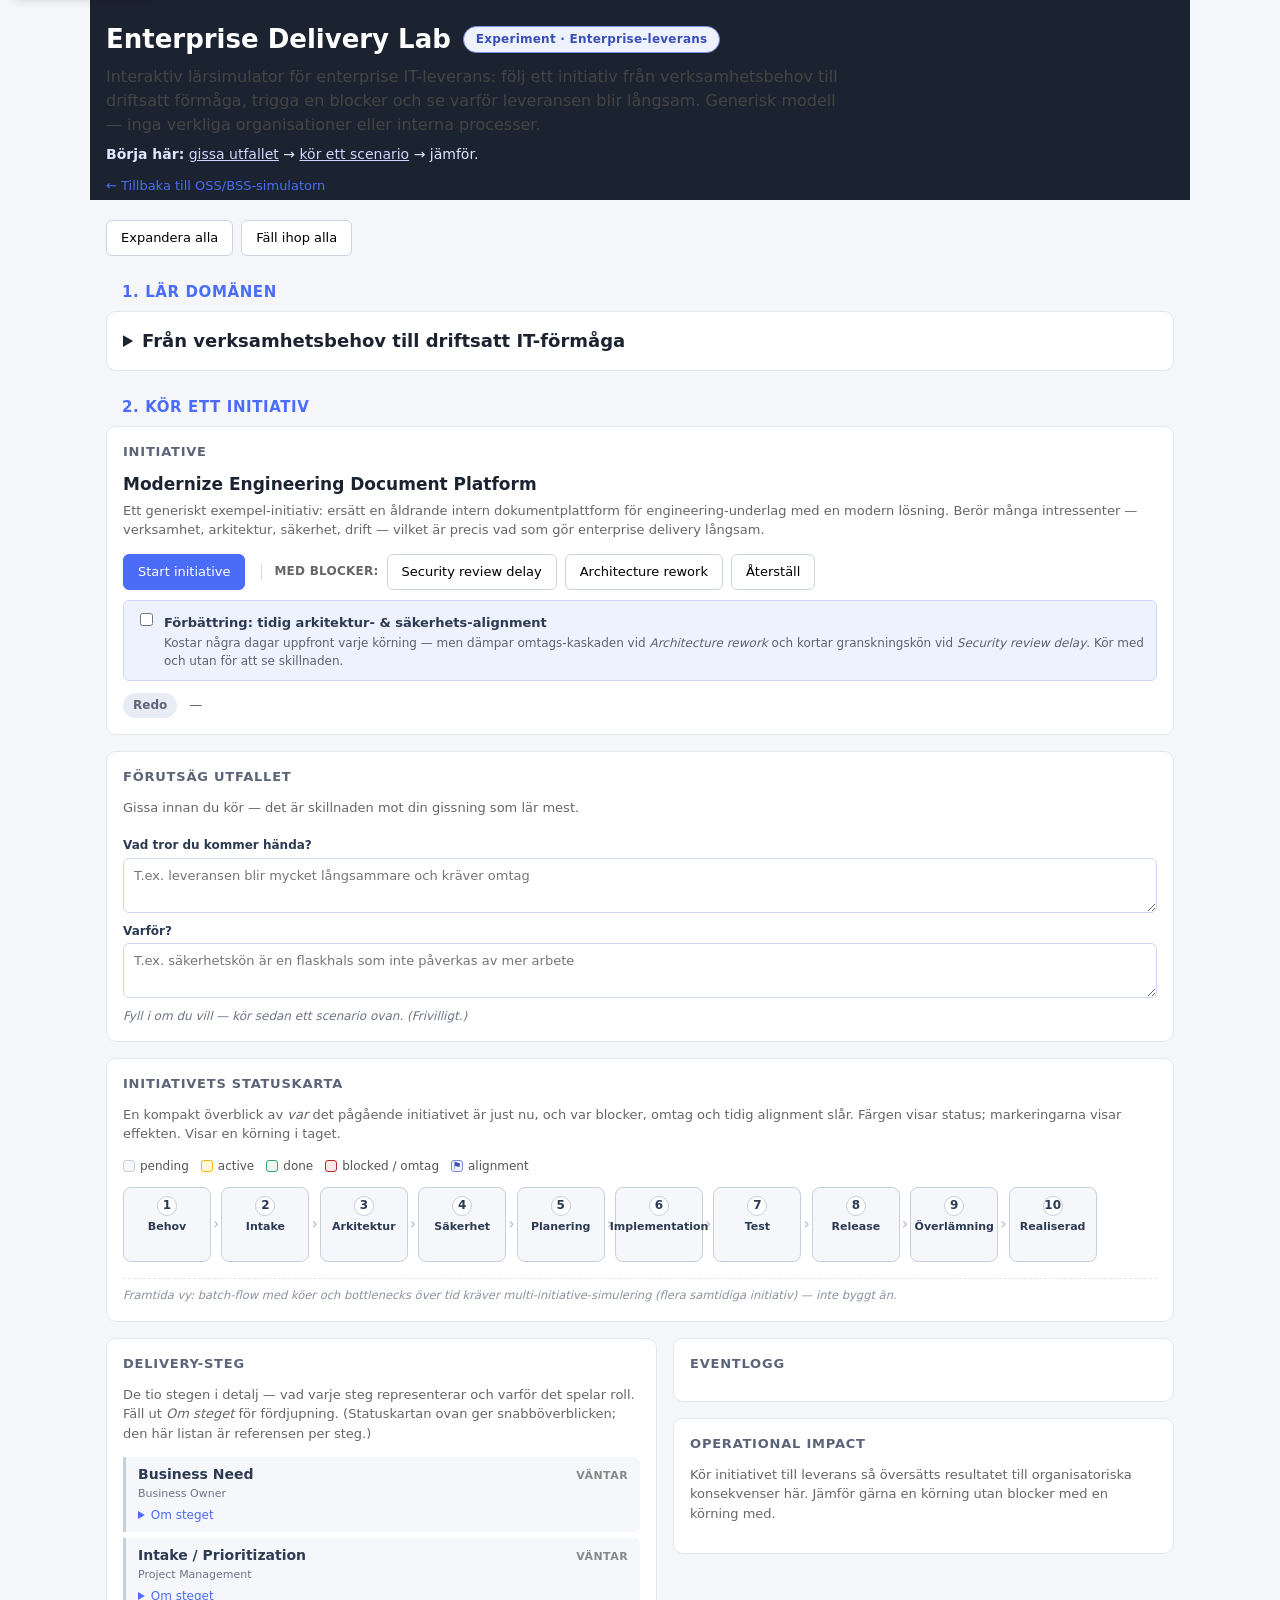
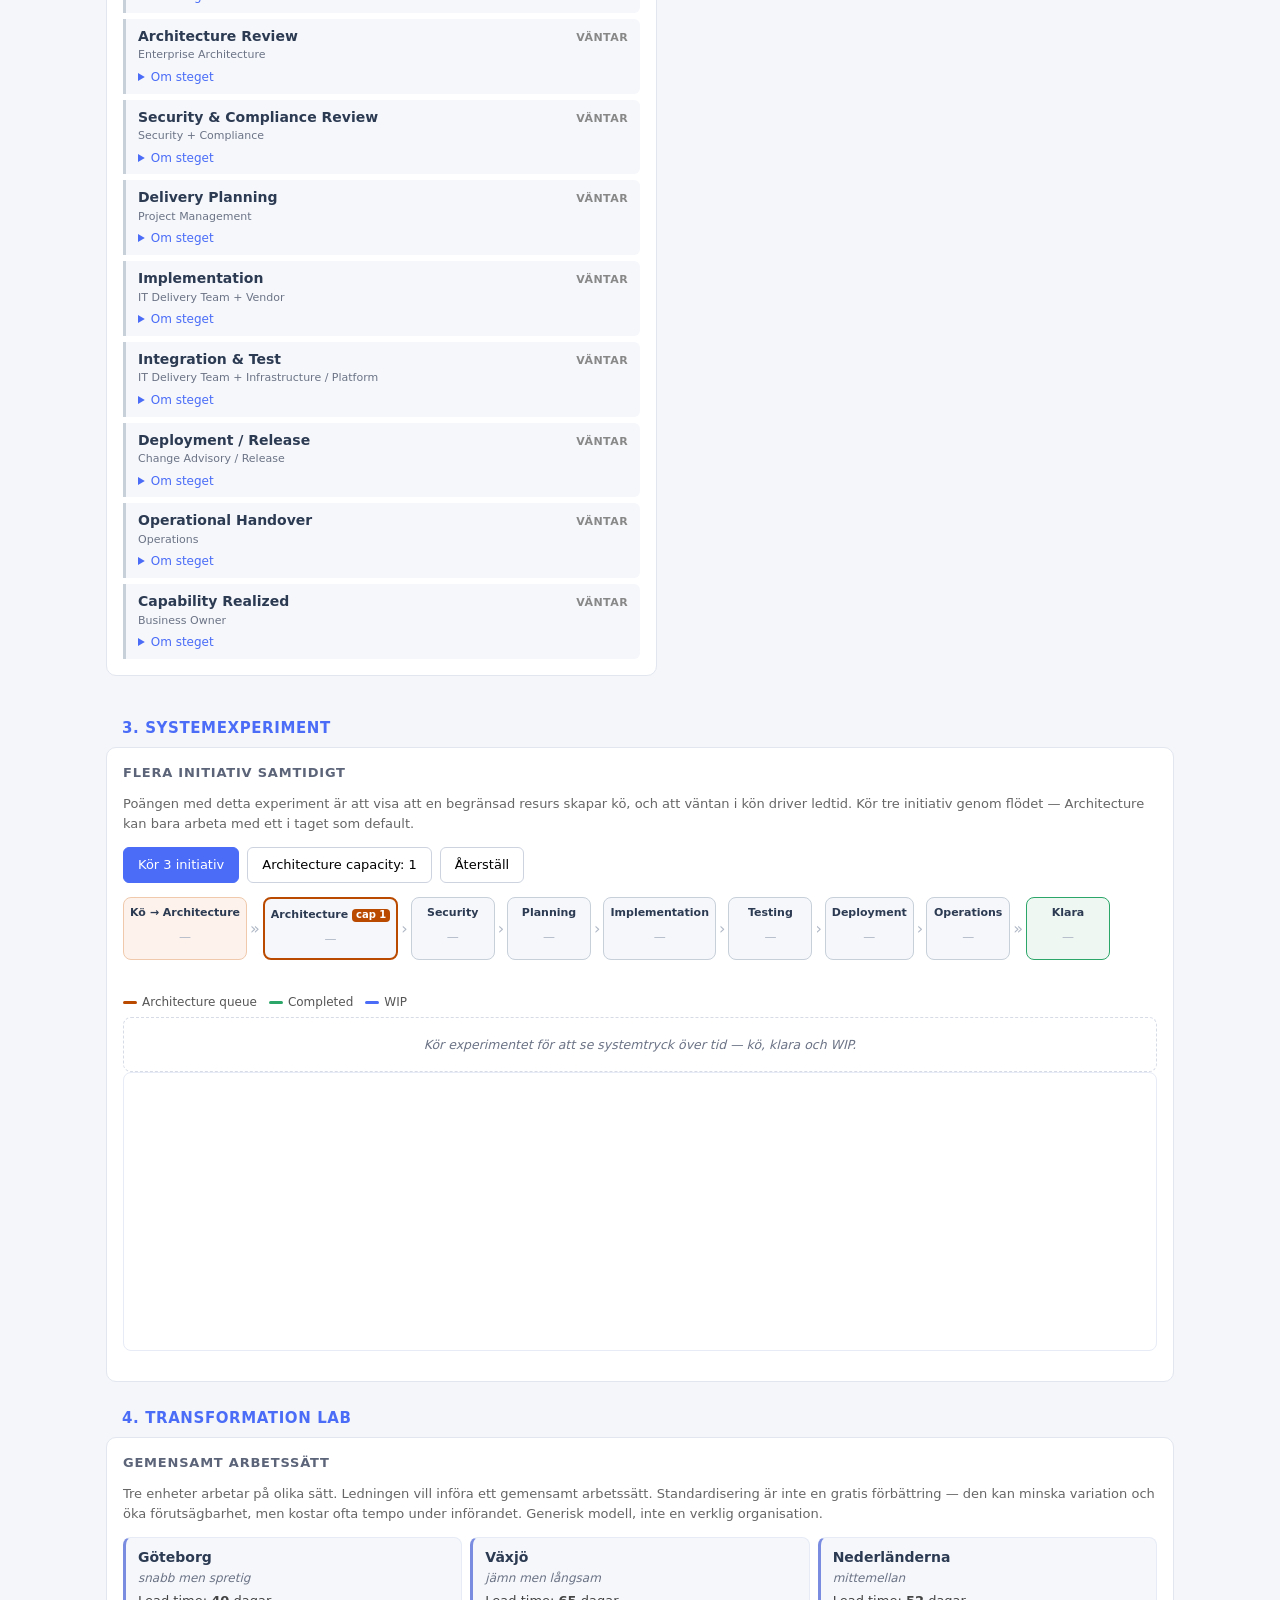
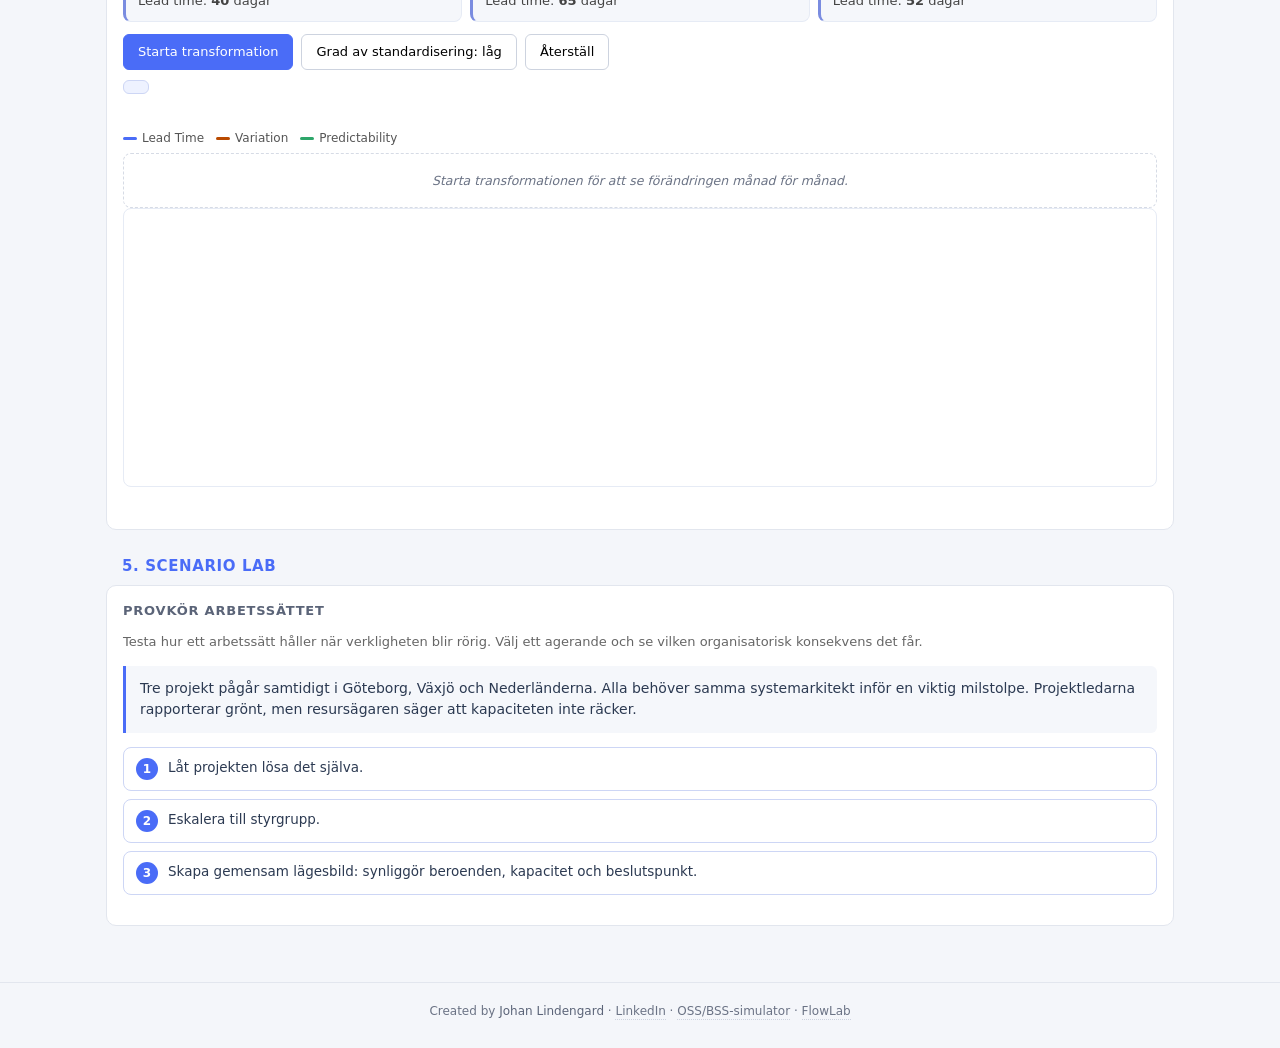
==== commit a194c64e: "feat: add first Enterprise Delivery scenario lab Co-Authored-By: Claude Opus 4.8 (1M context) <norep" ====
--- a/enterprise-lab.html
+++ b/enterprise-lab.html
@@ -214,6 +214,17 @@
     <div class="edl-tr-events" id="edl-tr-events" aria-live="polite" hidden></div>
     <div class="edl-cards" id="edl-tr-cards" aria-live="polite" hidden></div>
   </section>
+
+  <h2 class="edl-section-title">5. Scenario Lab</h2>
+  <section class="panel edl-scenario-panel" id="edl-scenario-panel">
+    <h2>Provkör arbetssättet</h2>
+    <p class="edl-note">Testa hur ett arbetssätt håller när verkligheten blir rörig.
+      Välj ett agerande och se vilken organisatorisk konsekvens det får.</p>
+
+    <p class="edl-sc-situation" id="edl-sc-situation"></p>
+    <div class="edl-sc-options" id="edl-sc-options" role="group" aria-label="Handlingsalternativ"></div>
+    <div class="edl-sc-result" id="edl-sc-result" aria-live="polite" hidden></div>
+  </section>
 </main>
 
 <footer class="app-footer">
@@ -231,5 +242,6 @@
 <script src="src/enterprise-lab/ed-learn-cards.js"></script>
 <script src="src/enterprise-lab/ed-system.js"></script>
 <script src="src/enterprise-lab/ed-transform.js"></script>
+<script src="src/enterprise-lab/ed-scenario.js"></script>
 </body>
 </html>
--- a/src/styles/enterprise-lab.css
+++ b/src/styles/enterprise-lab.css
@@ -1140,6 +1140,107 @@
 .edl-tr-event-done .edl-tr-event-marker { color: #1f7a47; }
 .edl-tr-event-done .edl-tr-event-tag { background: #d7f0e2; color: #1f7a47; }
 
+/* --- Scenario Lab ------------------------------------------------------------ */
+
+.edl-sc-situation {
+  margin: 4px 0 14px;
+  padding: 12px 14px;
+  background: #f5f7fb;
+  border-left: 3px solid #4a6cf7;
+  border-radius: 0 6px 6px 0;
+  font-size: 14px;
+  color: #2c3a52;
+  line-height: 1.55;
+}
+
+.edl-sc-options {
+  display: flex;
+  flex-direction: column;
+  gap: 8px;
+}
+
+.edl-sc-option {
+  display: flex;
+  align-items: flex-start;
+  gap: 10px;
+  width: 100%;
+  text-align: left;
+  padding: 10px 12px;
+  border: 1px solid #cdd6f5;
+  border-radius: 8px;
+  background: #fff;
+  font: inherit;
+  font-size: 13.5px;
+  color: #2c3a52;
+  cursor: pointer;
+  transition: background 0.15s, border-color 0.15s;
+}
+
+.edl-sc-option:hover { background: #f5f7fb; border-color: #7a8ce0; }
+
+.edl-sc-option:focus-visible {
+  outline: 2px solid #4a6cf7;
+  outline-offset: 2px;
+}
+
+.edl-sc-option-active {
+  background: #eef2ff;
+  border-color: #4a6cf7;
+  border-left-width: 3px;
+}
+
+.edl-sc-option-num {
+  flex: none;
+  width: 22px;
+  height: 22px;
+  border-radius: 999px;
+  background: #4a6cf7;
+  color: #fff;
+  font-size: 12px;
+  font-weight: 700;
+  display: flex;
+  align-items: center;
+  justify-content: center;
+}
+
+.edl-sc-option-label { line-height: 1.45; }
+
+.edl-sc-result {
+  margin-top: 14px;
+  display: flex;
+  flex-direction: column;
+  gap: 8px;
+}
+
+.edl-sc-block {
+  padding: 10px 12px;
+  border: 1px solid #e1e6ee;
+  border-left-width: 3px;
+  border-left-color: #b94a00;
+  border-radius: 8px;
+  background: #fff;
+}
+
+.edl-sc-reflection { border-left-color: #2da66a; background: #f4fbf6; }
+
+.edl-sc-heading {
+  font-size: 11px;
+  font-weight: 700;
+  text-transform: uppercase;
+  letter-spacing: 0.04em;
+  color: #b94a00;
+  margin-bottom: 4px;
+}
+
+.edl-sc-reflection .edl-sc-heading { color: #1f7a47; }
+
+.edl-sc-text {
+  margin: 0;
+  font-size: 13px;
+  color: #444;
+  line-height: 1.55;
+}
+
 /* --- Responsiv ---------------------------------------------------------------- */
 
 @media (max-width: 860px) {
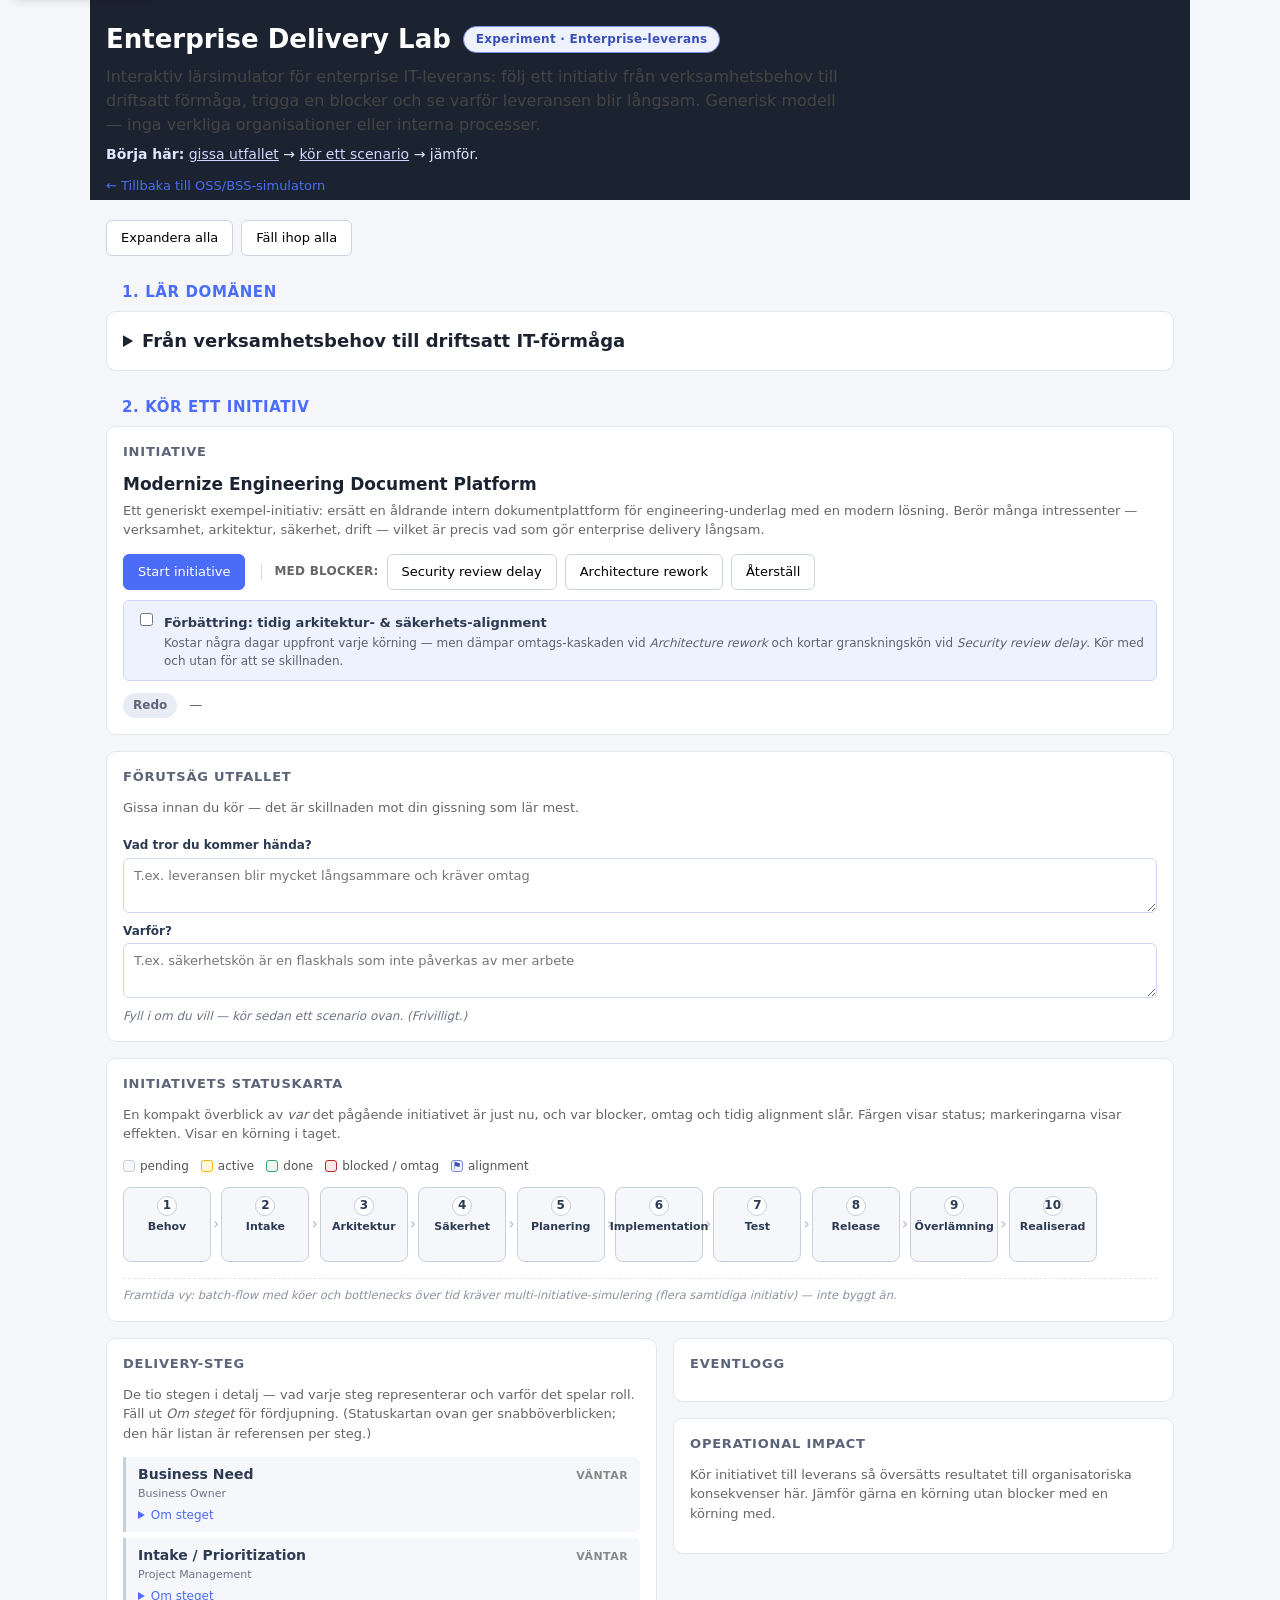
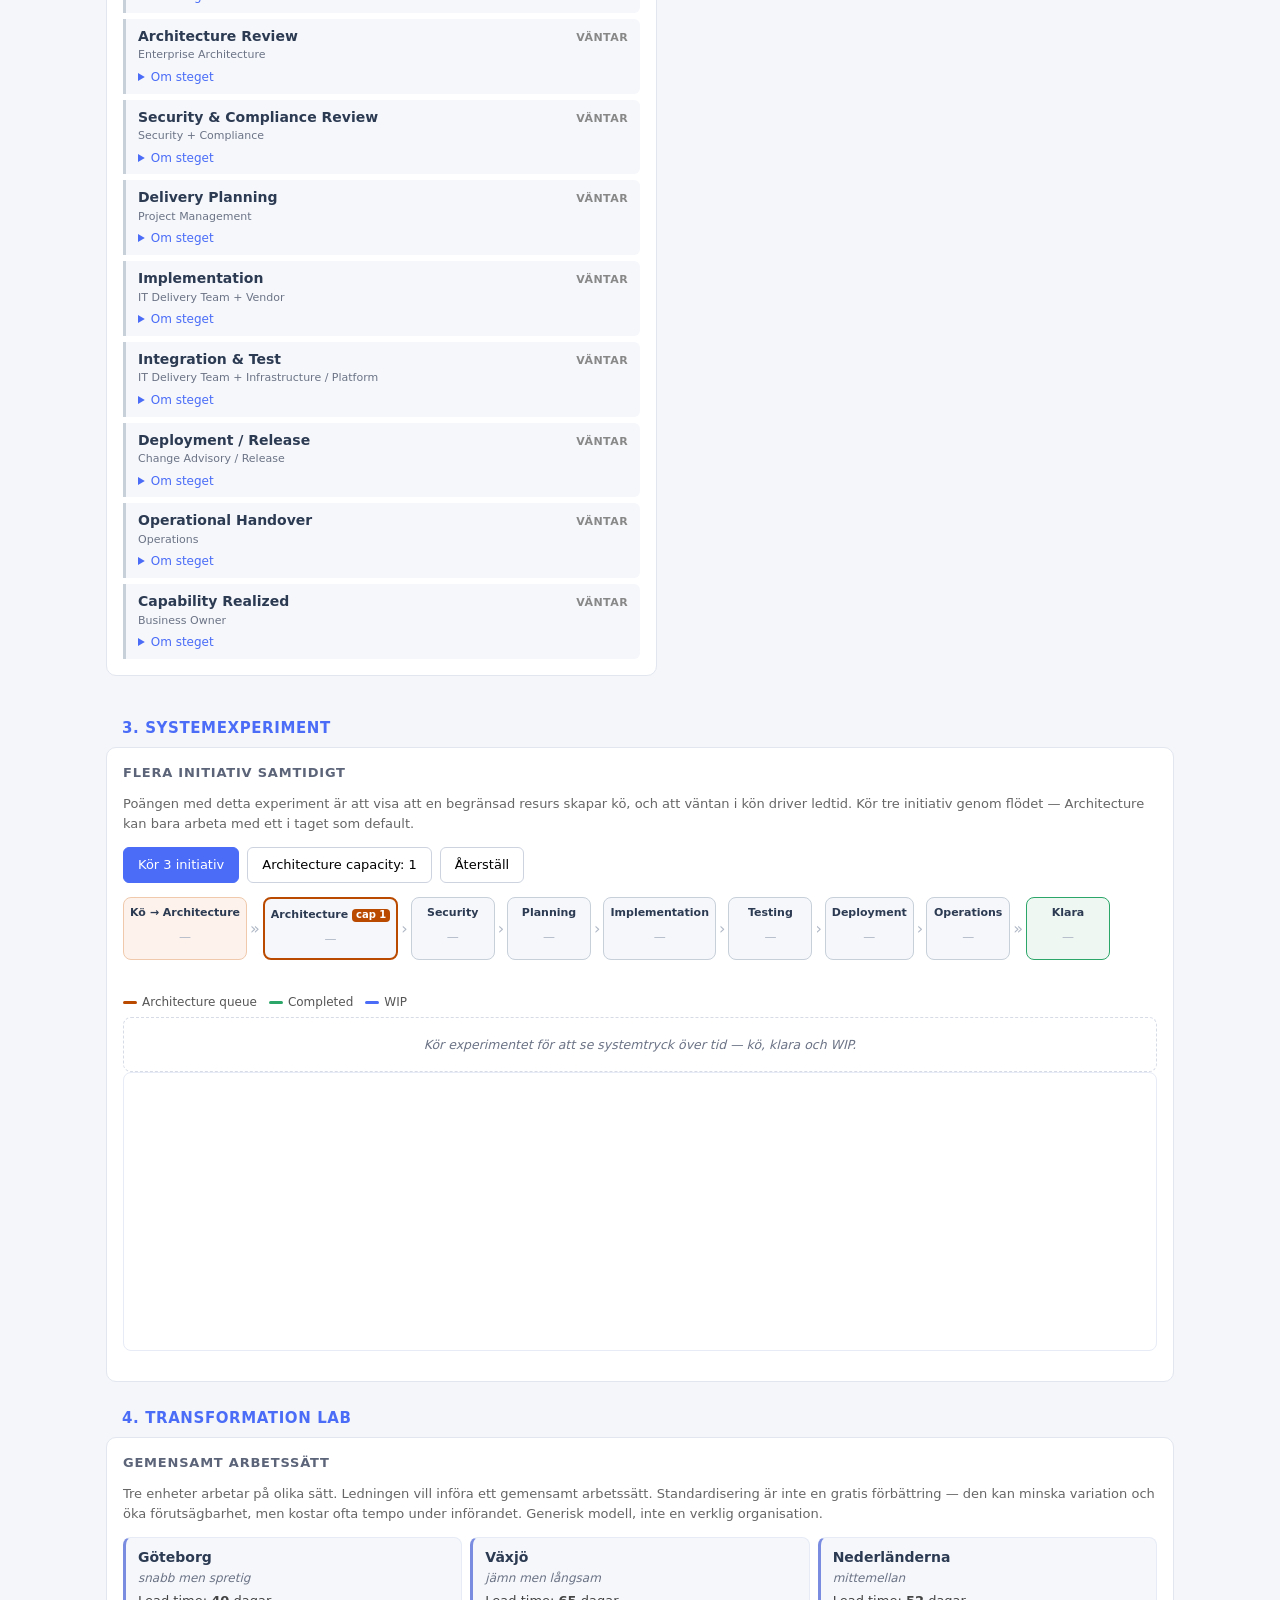
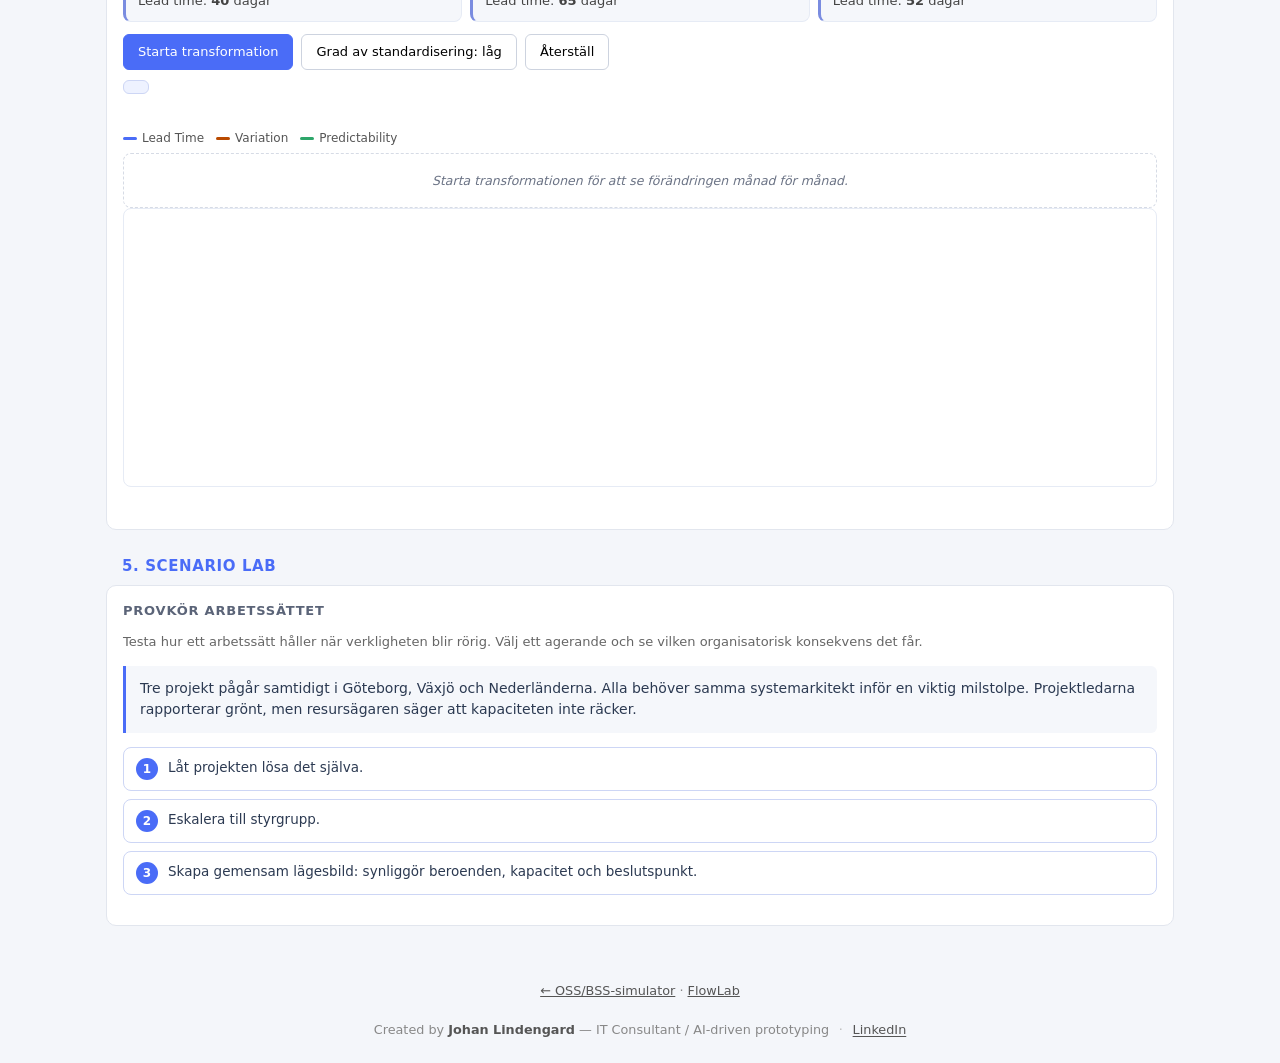
==== commit 2f2c03ae: "Merge origin/main into feat/flow-lab-mvp Löser konflikter mot main:s README-revidering och personal-" ====
--- a/enterprise-lab.html
+++ b/enterprise-lab.html
@@ -227,11 +227,26 @@
   </section>
 </main>
 
-<footer class="app-footer">
-  Created by <strong>Johan Lindengard</strong>
-  · <a href="https://www.linkedin.com/in/johan-lindengard/" target="_blank" rel="noopener noreferrer">LinkedIn</a>
-  · <a href="index.html">OSS/BSS-simulator</a>
-  · <a href="flow-lab.html">FlowLab</a>
+<footer>
+  <p style="margin: 0 0 .25rem 0; font-size: .8rem; color: #888; text-align: center;">
+    <a href="index.html" style="color: #555;">← OSS/BSS-simulator</a>
+    · <a href="flow-lab.html" style="color: #555;">FlowLab</a>
+  </p>
+  <!-- BEGIN personal-footer · template: shared/personal-footer.html i salvage-vision-repot
+       Se docs/personal-footer-pattern.md för design + footer contract.
+       Intern navlänk ovan ligger i en separat <p> så personal-footer-snippet:en
+       håller sig till mönstrets "max 2 externa länkar"-kontrakt. -->
+  <p class="personal-footer">
+    Created by
+    <strong class="personal-footer-name">Johan Lindengard</strong>
+    —
+    <span class="personal-footer-role">IT Consultant / AI-driven prototyping</span>
+    <span class="personal-footer-sep" aria-hidden="true">·</span>
+    <a class="personal-footer-link"
+       href="https://www.linkedin.com/in/johan-lindengard/"
+       target="_blank" rel="noopener noreferrer">LinkedIn</a>
+  </p>
+  <!-- END personal-footer -->
 </footer>
 
 <script src="src/enterprise-lab/ed-domain.js"></script>
--- a/src/styles/main.css
+++ b/src/styles/main.css
@@ -36,6 +36,14 @@
 }
 
 header .intro .start-here a { color: #cdd6ff; text-decoration: underline; }
+
+header .intro .labb-nav {
+  margin-top: 4px;
+  font-size: 12px;
+  color: rgba(255, 255, 255, 0.6);
+}
+
+header .intro .labb-nav a { color: #cdd6ff; text-decoration: underline; }
 .mode-pill {
   display: inline-block;
   padding: 1px 8px;
@@ -2016,33 +2024,38 @@
   }
 }
 
-/* App footer (attribution) ---------------------------------------------------
-   Diskret rad längst ner med skapar-namn + LinkedIn. Låg visuell tyngd:
-   muted text, prickad understrykning på länken som blir blå vid hover. */
-.app-footer {
+/* BEGIN personal-footer · template: shared/personal-footer.css i salvage-vision-repot
+   Se: docs/personal-footer-pattern.md i samma repo. Inline-embed för att hålla
+   oss-bss-simulator helt självgående (inga externa deps). Sync:a mot mallen
+   vid uppdatering. Dark-mode-blocket utelämnat — sidan är ljus-only. */
+.personal-footer {
+  --pf-text:        #888;
+  --pf-text-strong: #555;
+  --pf-link:        #555;
+  --pf-link-hover:  #222;
+  --pf-sep:         #bbb;
+  --pf-margin-top:  1.25rem;
+
+  margin: var(--pf-margin-top) 0 0 0;
+  color: var(--pf-text);
+  font-size: .8rem;
+  line-height: 1.5;
   text-align: center;
-  padding: 20px 16px 28px;
-  margin-top: 16px;
-  border-top: 1px solid #e2e6ee;
-  color: #6b7385;
-  font-size: 12px;
-  background: transparent;
-}
-.app-footer strong {
-  color: #5b6478;
-  font-weight: 500;
-}
-.app-footer a {
-  color: #6b7385;
-  text-decoration: none;
-  border-bottom: 1px dotted #cdd3df;
-  padding-bottom: 1px;
-  transition: color 0.15s, border-color 0.15s;
-}
-.app-footer a:hover {
-  color: #4a6cf7;
-  border-bottom-color: #4a6cf7;
-}
+}
+
+/* Projekt-lokal: ge <footer> egen luft (mallen är medvetet padding-fri). */
+body > footer { padding: 16px 0 24px; }
+.personal-footer-name { color: var(--pf-text-strong); font-weight: 600; }
+.personal-footer-sep  { margin: 0 .35rem; color: var(--pf-sep); }
+.personal-footer-link {
+  color: var(--pf-link);
+  text-decoration: underline;
+  text-decoration-thickness: 1px;
+  text-underline-offset: 2px;
+}
+.personal-footer-link:hover,
+.personal-footer-link:focus-visible { color: var(--pf-link-hover); }
+/* END personal-footer */
 
 /* Mode-tabs show/hide-regler — placerade sist så de vinner kaskaden mot
    body.mode-parallel .parallel-only (samma specificity, sista vinner).
